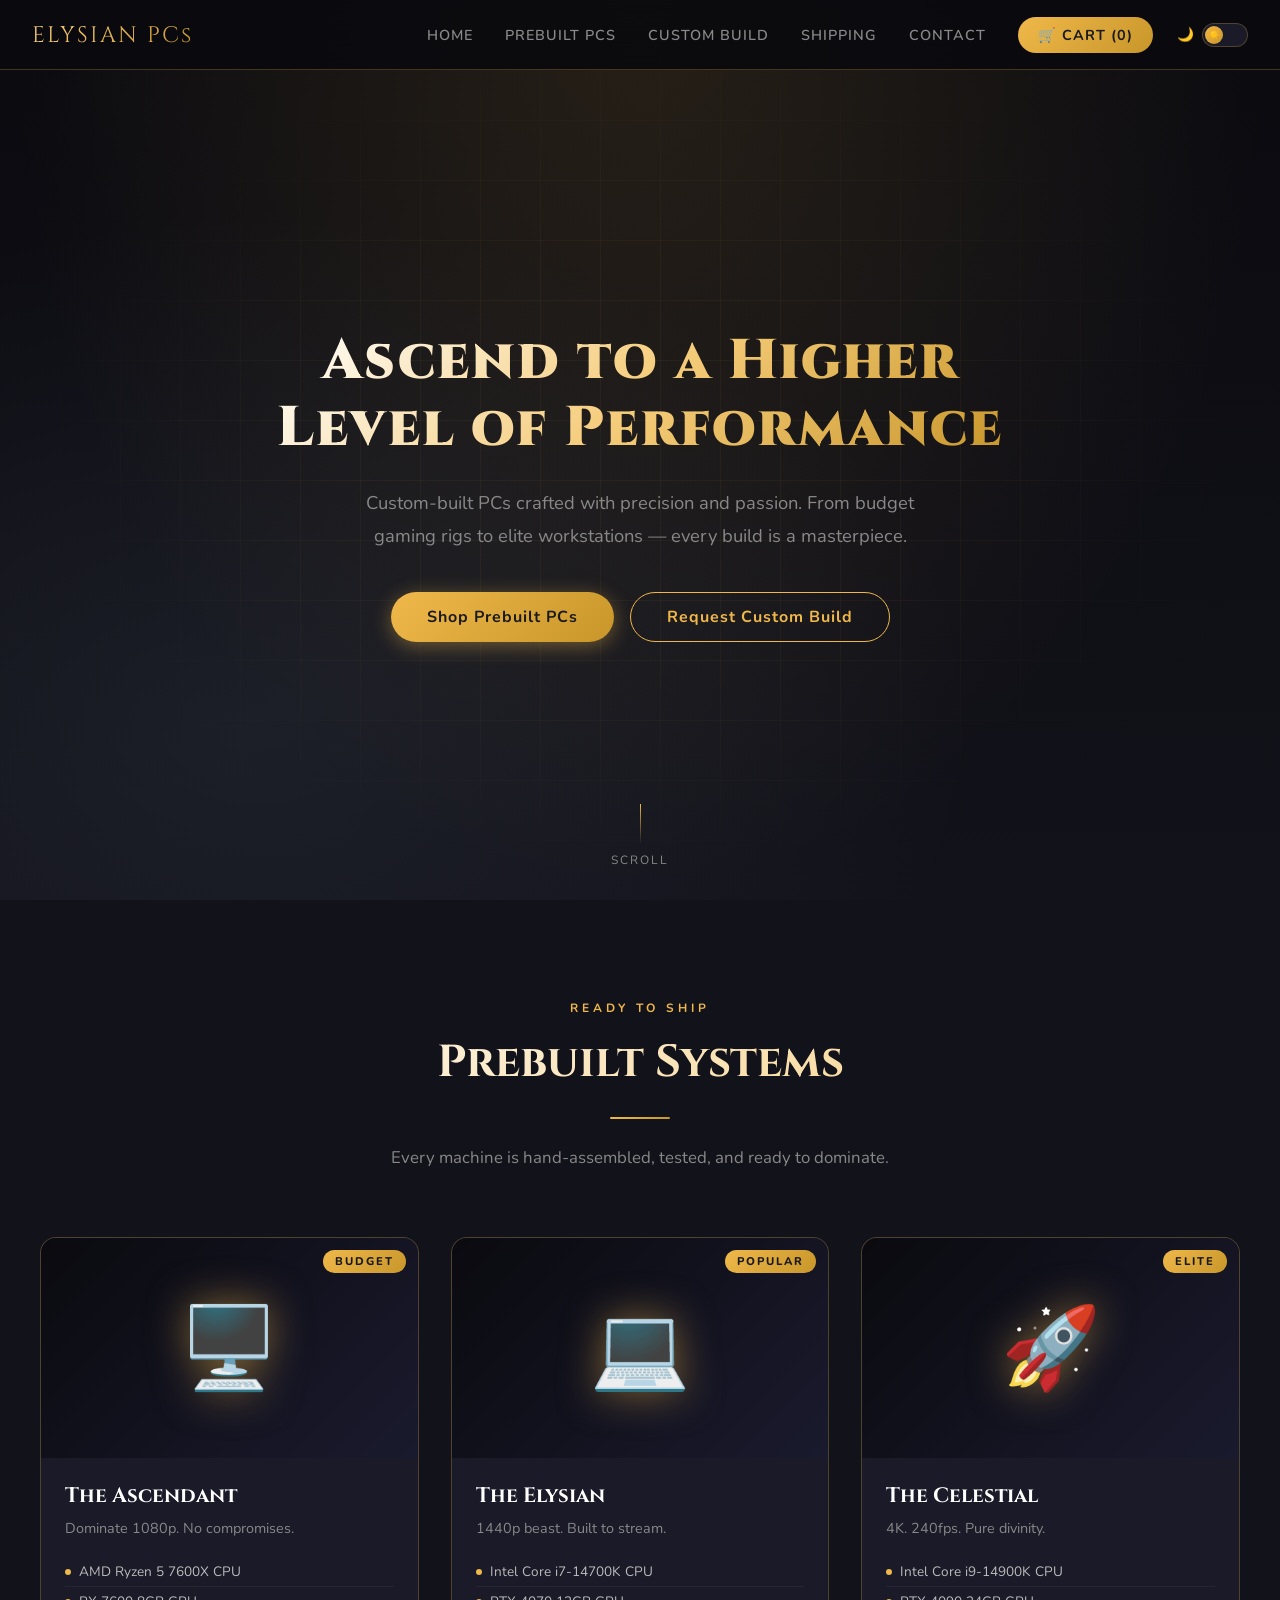
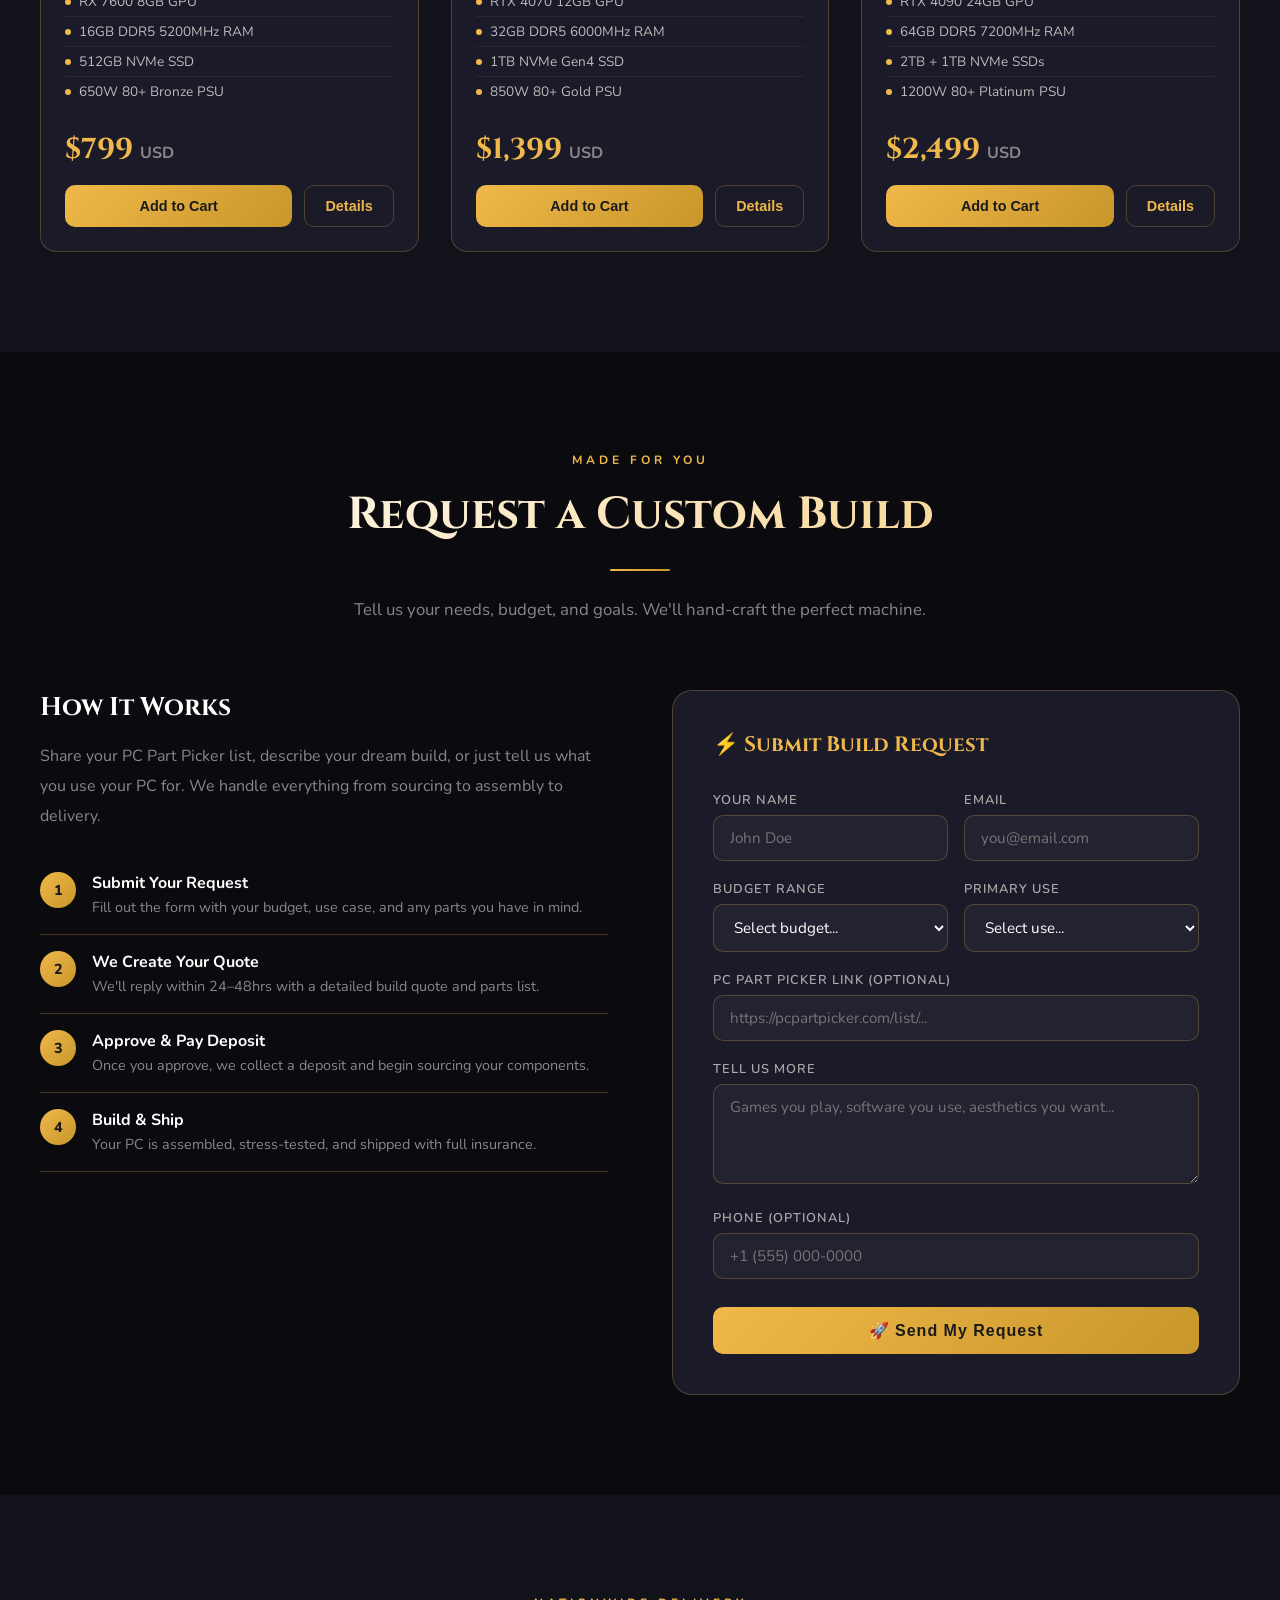
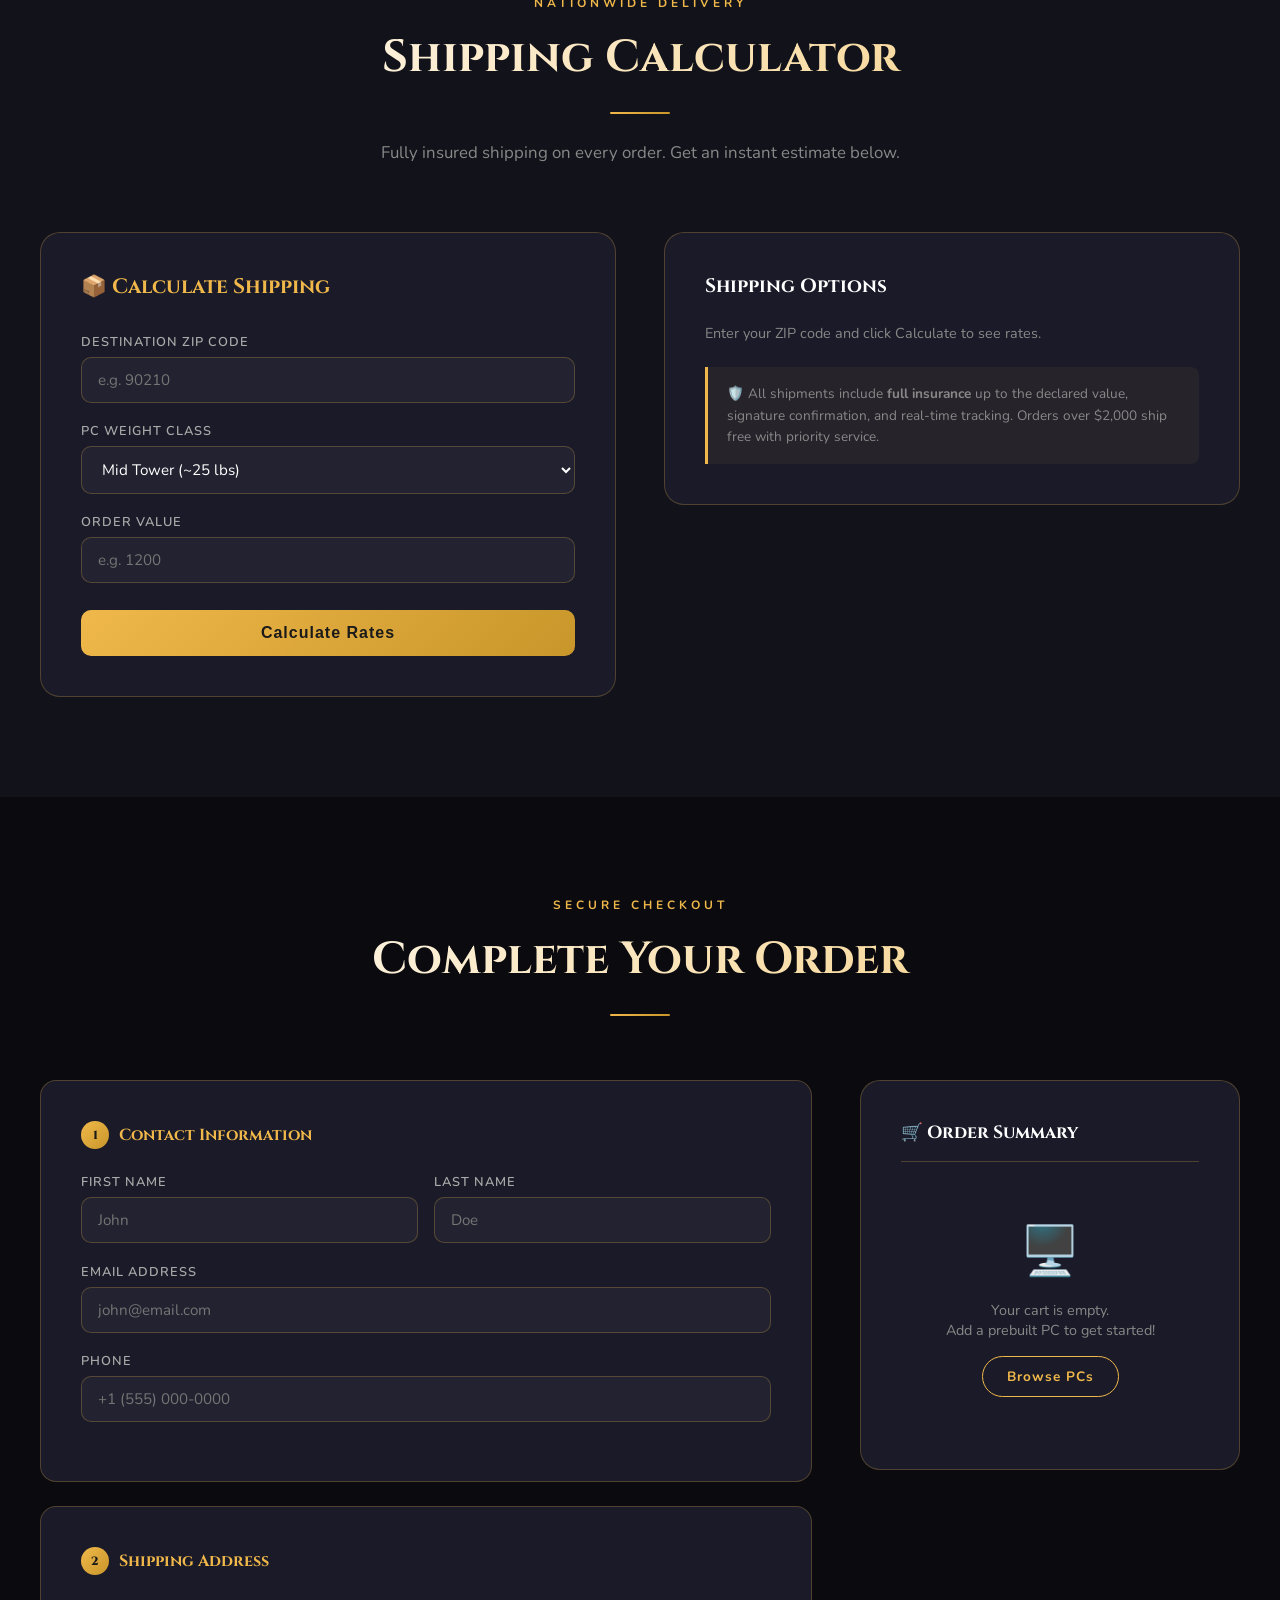
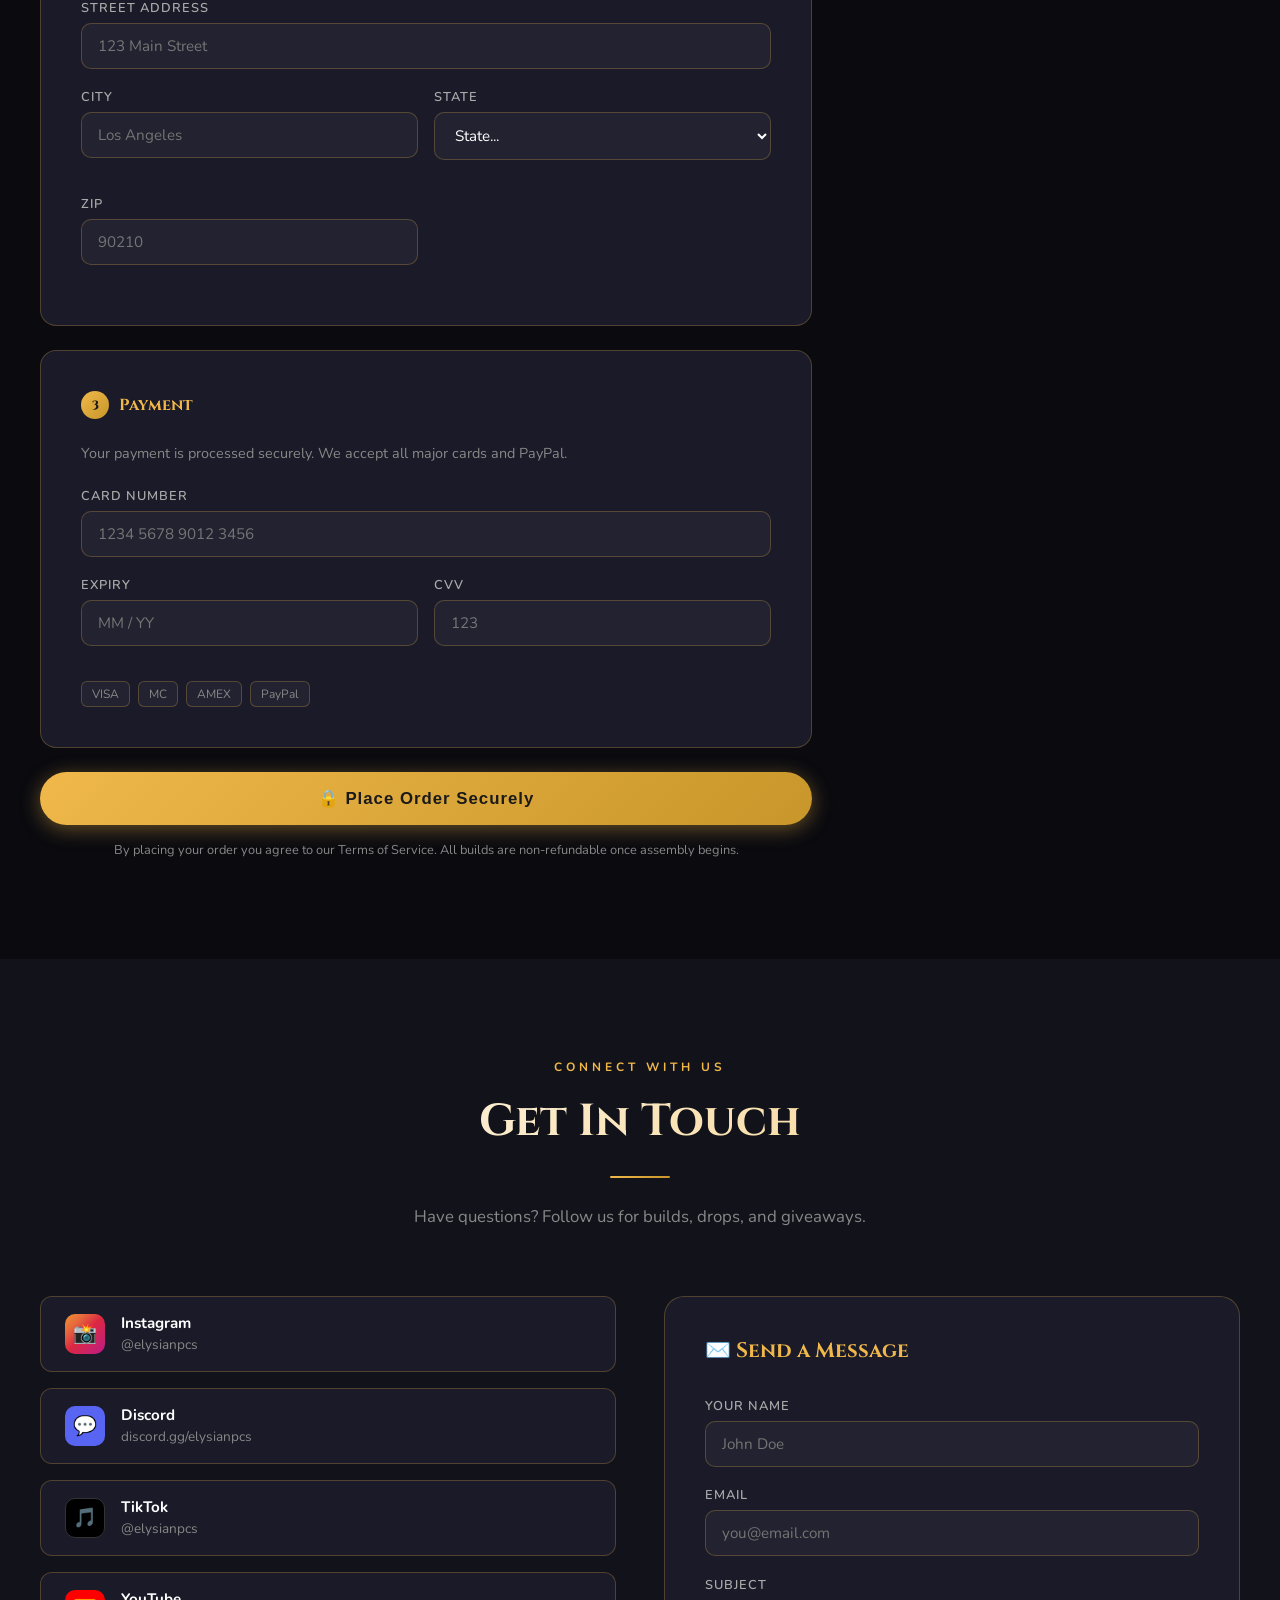
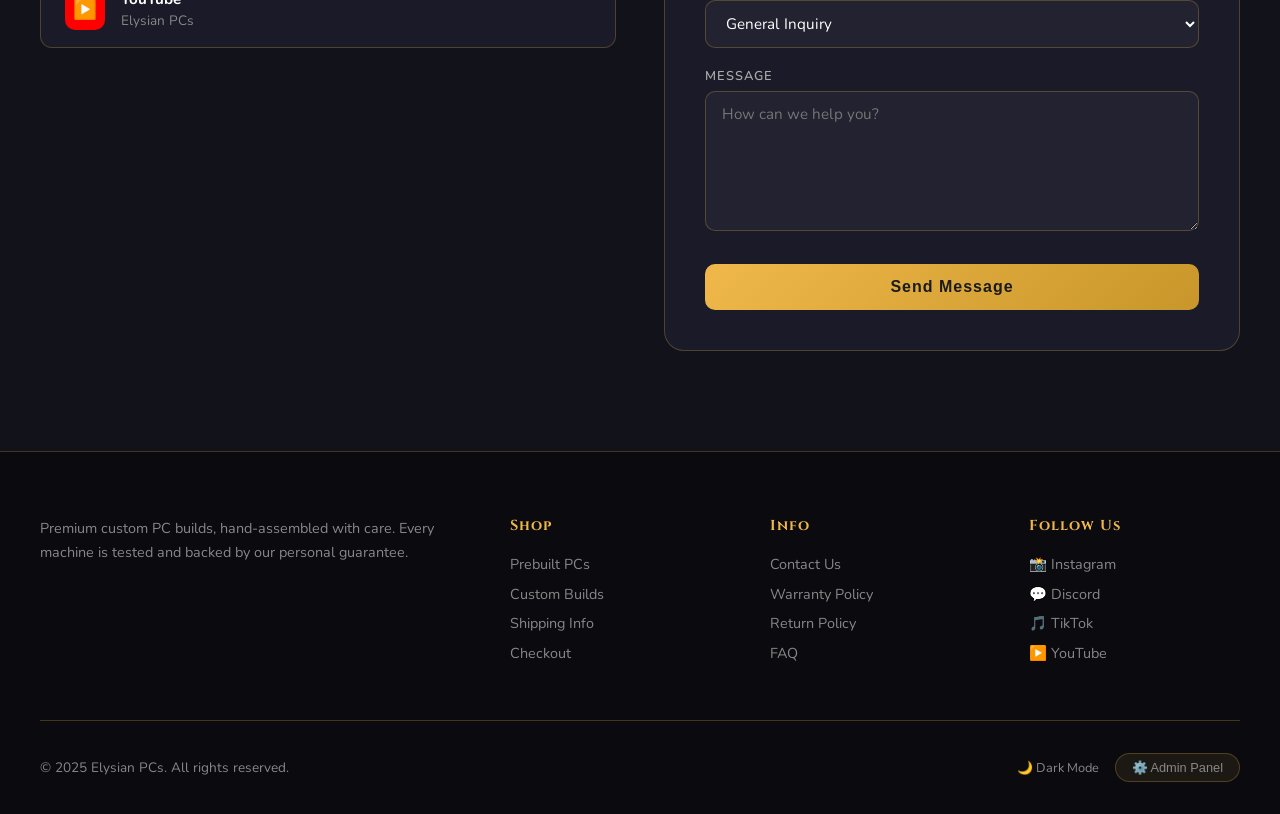
==== index.html @ e6964508 "Add files via upload" ====
<!DOCTYPE html>
<html lang="en" data-theme="dark">
<head>
<meta charset="UTF-8">
<meta name="viewport" content="width=device-width, initial-scale=1.0">
<title>Elysian PCs — Custom Built Computers</title>
<link href="https://fonts.googleapis.com/css2?family=Cinzel:wght@400;600;700;900&family=Nunito:wght@300;400;500;600;700&display=swap" rel="stylesheet">
<style>
  /* ─── THEME VARIABLES ─── */
  :root {
    --gold: #F0B84A;
    --gold-light: #F5CC7A;
    --gold-dark: #C8962A;
  }

  [data-theme="dark"] {
    --bg:      #0a0a0f;
    --bg2:     #12121a;
    --bg3:     #1a1a28;
    --bg4:     #222235;
    --white:   #ffffff;
    --text:    #ffffff;
    --text-muted: #888;
    --border:  rgba(240,184,74,0.25);
    --shadow-gold: 0 0 40px rgba(240,184,74,0.2);
    --nav-bg:  rgba(10,10,15,0.92);
    --nav-scrolled: rgba(10,10,15,0.98);
    --input-bg: rgba(255,255,255,0.04);
    --card-spec-text: #bbb;
    --form-label: #aaa;
    --modal-bg: #12121a;
    --footer-bg: #0a0a0f;
    --hero-grad1: rgba(240,184,74,0.12);
    --hero-grad2: rgba(168,200,232,0.08);
  }

  [data-theme="light"] {
    --bg:      #f5f3ee;
    --bg2:     #ede9e1;
    --bg3:     #ffffff;
    --bg4:     #f0ece4;
    --white:   #1a1a1a;
    --text:    #1a1a1a;
    --text-muted: #666;
    --border:  rgba(200,150,42,0.3);
    --shadow-gold: 0 0 40px rgba(240,184,74,0.25);
    --nav-bg:  rgba(245,243,238,0.94);
    --nav-scrolled: rgba(245,243,238,0.99);
    --input-bg: rgba(0,0,0,0.04);
    --card-spec-text: #444;
    --form-label: #555;
    --modal-bg: #ffffff;
    --footer-bg: #e8e4dc;
    --hero-grad1: rgba(240,184,74,0.08);
    --hero-grad2: rgba(168,200,232,0.06);
  }

  * { margin: 0; padding: 0; box-sizing: border-box; }
  html { scroll-behavior: smooth; }

  body {
    font-family: 'Nunito', sans-serif;
    background: var(--bg);
    color: var(--text);
    overflow-x: hidden;
    transition: background 0.35s, color 0.35s;
  }

  /* ─── PARTICLES ─── */
  #particles {
    position: fixed; top: 0; left: 0;
    width: 100%; height: 100%;
    pointer-events: none; z-index: 0; overflow: hidden;
  }
  .particle {
    position: absolute; width: 2px; height: 2px;
    background: var(--gold); border-radius: 50%; opacity: 0;
    animation: float-up var(--dur, 8s) var(--delay, 0s) infinite ease-in;
  }
  [data-theme="light"] .particle { opacity: 0.4; }
  @keyframes float-up {
    0% { transform: translateY(100vh) scale(0); opacity: 0; }
    10% { opacity: 0.6; } 90% { opacity: 0.2; }
    100% { transform: translateY(-100px) scale(1.5); opacity: 0; }
  }

  /* ─── THEME TOGGLE ─── */
  .theme-toggle {
    display: flex; align-items: center; gap: 8px;
    cursor: pointer; user-select: none;
  }
  .theme-toggle-track {
    width: 46px; height: 24px; border-radius: 12px;
    background: var(--bg3); border: 1.5px solid var(--border);
    position: relative; transition: background 0.3s;
    flex-shrink: 0;
  }
  [data-theme="light"] .theme-toggle-track { background: linear-gradient(135deg, #ffd700, #ffb347); }
  .theme-toggle-thumb {
    position: absolute; top: 2px; left: 2px;
    width: 18px; height: 18px; border-radius: 50%;
    background: linear-gradient(135deg, var(--gold), var(--gold-dark));
    transition: transform 0.3s; font-size: 11px;
    display: flex; align-items: center; justify-content: center;
  }
  [data-theme="light"] .theme-toggle-thumb { transform: translateX(22px); }
  .theme-icon { font-size: 0.85rem; }

  /* ─── NAV ─── */
  nav {
    position: fixed; top: 0; width: 100%; z-index: 1000;
    background: var(--nav-bg);
    backdrop-filter: blur(20px);
    border-bottom: 1px solid var(--border);
    padding: 0 2rem;
    display: flex; align-items: center; justify-content: space-between;
    height: 70px; transition: all 0.3s;
  }
  nav.scrolled { background: var(--nav-scrolled); box-shadow: var(--shadow-gold); }
  .nav-logo { display: flex; align-items: center; gap: 12px; text-decoration: none; }
  #nav-logo-img { height: 48px; width: auto; object-fit: contain; }
  .nav-logo-text {
    font-family: 'Cinzel', serif; font-size: 1.4rem;
    background: linear-gradient(135deg, var(--gold-light), var(--gold-dark));
    -webkit-background-clip: text; -webkit-text-fill-color: transparent;
    letter-spacing: 2px;
  }
  .nav-right { display: flex; align-items: center; gap: 1.5rem; }
  .nav-links { display: flex; gap: 2rem; list-style: none; align-items: center; }
  .nav-links a {
    color: var(--text-muted); text-decoration: none; font-size: 0.9rem;
    font-weight: 600; letter-spacing: 1px; text-transform: uppercase;
    transition: color 0.3s; position: relative;
  }
  .nav-links a::after {
    content: ''; position: absolute; bottom: -4px; left: 0;
    width: 0; height: 1px; background: var(--gold); transition: width 0.3s;
  }
  .nav-links a:hover { color: var(--gold); }
  .nav-links a:hover::after { width: 100%; }
  .nav-cart {
    background: linear-gradient(135deg, var(--gold), var(--gold-dark)) !important;
    color: #1a1a1a !important; padding: 8px 20px !important;
    border-radius: 30px; font-weight: 700 !important;
    -webkit-text-fill-color: #1a1a1a !important;
  }
  .nav-cart:hover { opacity: 0.9; }
  .nav-cart::after { display: none !important; }
  .hamburger { display: none; flex-direction: column; gap: 5px; cursor: pointer; }
  .hamburger span { width: 24px; height: 2px; background: var(--gold); transition: 0.3s; }

  /* ─── HERO ─── */
  #home {
    min-height: 100vh; display: flex; align-items: center;
    justify-content: center; position: relative; padding: 70px 2rem 0; text-align: center;
  }
  .hero-bg {
    position: absolute; inset: 0;
    background:
      radial-gradient(ellipse at 50% 0%, var(--hero-grad1) 0%, transparent 70%),
      radial-gradient(ellipse at 20% 80%, var(--hero-grad2) 0%, transparent 50%),
      linear-gradient(180deg, var(--bg) 0%, var(--bg2) 100%);
    transition: background 0.35s;
  }
  .hero-grid {
    position: absolute; inset: 0;
    background-image:
      linear-gradient(rgba(240,184,74,0.05) 1px, transparent 1px),
      linear-gradient(90deg, rgba(240,184,74,0.05) 1px, transparent 1px);
    background-size: 60px 60px;
    mask-image: radial-gradient(ellipse at center, black 30%, transparent 70%);
  }
  .hero-content { position: relative; z-index: 1; max-width: 900px; }
  #hero-logo-img {
    width: 280px; margin: 0 auto 2rem; display: block;
    filter: drop-shadow(0 0 30px rgba(240,184,74,0.5));
    animation: hero-float 4s ease-in-out infinite;
  }
  @keyframes hero-float { 0%,100%{transform:translateY(0)} 50%{transform:translateY(-12px)} }
  .hero-tagline {
    font-family: 'Cinzel', serif;
    font-size: clamp(2rem, 5vw, 3.5rem); font-weight: 900;
    background: linear-gradient(135deg, var(--text) 0%, var(--gold-light) 50%, var(--gold-dark) 100%);
    -webkit-background-clip: text; -webkit-text-fill-color: transparent;
    line-height: 1.2; margin-bottom: 1.5rem; letter-spacing: 2px;
  }
  .hero-sub {
    font-size: 1.15rem; color: var(--text-muted); max-width: 600px;
    margin: 0 auto 2.5rem; line-height: 1.8;
  }
  .hero-ctas { display: flex; gap: 1rem; justify-content: center; flex-wrap: wrap; }
  .btn-primary {
    background: linear-gradient(135deg, var(--gold), var(--gold-dark));
    color: #1a1a1a; padding: 14px 36px; border-radius: 50px; font-weight: 700;
    font-size: 1rem; text-decoration: none; border: none; cursor: pointer;
    transition: all 0.3s; box-shadow: 0 4px 20px rgba(240,184,74,0.4);
    letter-spacing: 1px; display: inline-block;
  }
  .btn-primary:hover { transform: translateY(-3px); box-shadow: 0 8px 30px rgba(240,184,74,0.6); }
  .btn-secondary {
    background: transparent; color: var(--gold); padding: 13px 36px;
    border-radius: 50px; font-weight: 700; font-size: 1rem; text-decoration: none;
    border: 1.5px solid var(--gold); cursor: pointer; transition: all 0.3s;
    letter-spacing: 1px; display: inline-block;
  }
  .btn-secondary:hover { background: rgba(240,184,74,0.1); transform: translateY(-3px); }
  .hero-scroll {
    position: absolute; bottom: 2rem; left: 50%; transform: translateX(-50%);
    display: flex; flex-direction: column; align-items: center; gap: 8px;
    color: var(--text-muted); font-size: 0.75rem; letter-spacing: 2px;
    animation: bounce 2s ease-in-out infinite;
  }
  .hero-scroll-line { width: 1px; height: 40px; background: linear-gradient(to bottom, var(--gold), transparent); }
  @keyframes bounce { 0%,100%{transform:translateX(-50%) translateY(0)} 50%{transform:translateX(-50%) translateY(-8px)} }

  /* ─── SECTIONS ─── */
  section { position: relative; z-index: 1; }
  .section-pad { padding: 100px 2rem; }
  .section-inner { max-width: 1200px; margin: 0 auto; }
  .section-header { text-align: center; margin-bottom: 4rem; }
  .section-label { font-size: 0.75rem; letter-spacing: 4px; text-transform: uppercase; color: var(--gold); font-weight: 700; margin-bottom: 1rem; display: block; }
  .section-title {
    font-family: 'Cinzel', serif; font-size: clamp(1.8rem, 4vw, 2.8rem); font-weight: 700;
    background: linear-gradient(135deg, var(--text), var(--gold-light));
    -webkit-background-clip: text; -webkit-text-fill-color: transparent; margin-bottom: 1rem;
  }
  .section-desc { color: var(--text-muted); font-size: 1.05rem; max-width: 600px; margin: 0 auto; line-height: 1.8; }
  .divider { width: 60px; height: 2px; background: linear-gradient(90deg, var(--gold), var(--gold-dark)); margin: 1.5rem auto; border-radius: 2px; }

  /* ─── PREBUILT PCs ─── */
  #prebuilt { background: var(--bg2); transition: background 0.35s; }
  .pc-grid { display: grid; grid-template-columns: repeat(auto-fit, minmax(320px, 1fr)); gap: 2rem; }
  .pc-card {
    background: var(--bg3); border: 1px solid var(--border);
    border-radius: 16px; overflow: hidden; transition: all 0.4s; position: relative; cursor: pointer;
  }
  .pc-card::before {
    content: ''; position: absolute; top: 0; left: 0; right: 0; height: 3px;
    background: linear-gradient(90deg, var(--gold), var(--gold-dark));
    transform: scaleX(0); transition: transform 0.4s;
  }
  .pc-card:hover { transform: translateY(-8px); box-shadow: var(--shadow-gold); border-color: var(--gold-dark); }
  .pc-card:hover::before { transform: scaleX(1); }
  .pc-img {
    width: 100%; height: 220px;
    background: linear-gradient(135deg, var(--bg), #1a1a2e);
    display: flex; align-items: center; justify-content: center;
    position: relative; overflow: hidden;
  }
  .pc-img img.pc-photo {
    width: 100%; height: 100%; object-fit: cover;
    position: absolute; top: 0; left: 0;
  }
  .pc-img-emoji {
    font-size: 5rem; position: relative; z-index: 1;
    filter: drop-shadow(0 0 20px rgba(240,184,74,0.5));
    animation: pulse-glow 3s ease-in-out infinite;
  }
  @keyframes pulse-glow {
    0%,100%{filter:drop-shadow(0 0 15px rgba(240,184,74,0.4))}
    50%{filter:drop-shadow(0 0 30px rgba(240,184,74,0.8))}
  }
  .pc-tier {
    position: absolute; top: 12px; right: 12px; z-index: 2;
    background: linear-gradient(135deg, var(--gold), var(--gold-dark));
    color: #1a1a1a; font-size: 0.7rem; font-weight: 800;
    padding: 4px 12px; border-radius: 20px; letter-spacing: 2px; text-transform: uppercase;
  }
  .pc-body { padding: 1.5rem; }
  .pc-name { font-family: 'Cinzel', serif; font-size: 1.3rem; font-weight: 700; color: var(--text); margin-bottom: 0.5rem; }
  .pc-tagline { color: var(--text-muted); font-size: 0.9rem; margin-bottom: 1.2rem; }
  .pc-specs { list-style: none; margin-bottom: 1.5rem; }
  .pc-specs li {
    display: flex; align-items: center; gap: 8px;
    color: var(--card-spec-text); font-size: 0.85rem;
    padding: 5px 0; border-bottom: 1px solid rgba(128,128,128,0.12);
  }
  .pc-specs li:last-child { border-bottom: none; }
  .spec-dot { width: 6px; height: 6px; border-radius: 50%; background: var(--gold); flex-shrink: 0; }
  .pc-price { font-family: 'Cinzel', serif; font-size: 1.8rem; font-weight: 700; color: var(--gold); margin-bottom: 1rem; }
  .pc-price span { font-size: 1rem; color: var(--text-muted); font-family: 'Nunito'; }
  .pc-actions { display: flex; gap: 0.75rem; }
  .btn-buy {
    flex: 1; background: linear-gradient(135deg, var(--gold), var(--gold-dark));
    color: #1a1a1a; padding: 12px; border-radius: 10px;
    font-weight: 700; font-size: 0.9rem; border: none; cursor: pointer; transition: all 0.3s;
  }
  .btn-buy:hover { transform: translateY(-2px); box-shadow: 0 6px 20px rgba(240,184,74,0.4); }
  .btn-details {
    padding: 12px 20px; background: transparent; border: 1px solid var(--border);
    border-radius: 10px; color: var(--gold); font-weight: 600; font-size: 0.9rem; cursor: pointer; transition: all 0.3s;
  }
  .btn-details:hover { border-color: var(--gold); background: rgba(240,184,74,0.08); }

  /* ─── BUILD REQUEST ─── */
  #build { background: var(--bg); transition: background 0.35s; }
  .build-wrap { display: grid; grid-template-columns: 1fr 1fr; gap: 4rem; align-items: start; }
  .build-info h3 { font-family: 'Cinzel', serif; font-size: 1.6rem; color: var(--text); margin-bottom: 1rem; }
  .build-info p { color: var(--text-muted); line-height: 1.9; margin-bottom: 1.5rem; }
  .build-steps { list-style: none; }
  .build-steps li { display: flex; gap: 1rem; align-items: flex-start; padding: 1rem 0; border-bottom: 1px solid var(--border); }
  .step-num {
    width: 36px; height: 36px; border-radius: 50%;
    background: linear-gradient(135deg, var(--gold), var(--gold-dark));
    color: #1a1a1a; font-weight: 800; font-size: 0.9rem;
    display: flex; align-items: center; justify-content: center; flex-shrink: 0;
  }
  .step-text strong { color: var(--text); display: block; margin-bottom: 2px; }
  .step-text span { color: var(--text-muted); font-size: 0.9rem; }
  .build-form, .shipping-form, .shipping-result, .contact-form-wrap, .checkout-step, .cart-summary {
    background: var(--bg3); border: 1px solid var(--border); border-radius: 20px; padding: 2.5rem;
    transition: background 0.35s;
  }
  .build-form h3, .shipping-form h3, .contact-form-wrap h3 { font-family: 'Cinzel', serif; font-size: 1.3rem; color: var(--gold); margin-bottom: 2rem; }
  .shipping-result h3 { font-family: 'Cinzel', serif; font-size: 1.2rem; color: var(--text); margin-bottom: 1.5rem; }
  .checkout-step { border-radius: 16px; margin-bottom: 1.5rem; }
  .checkout-step h3 { font-family: 'Cinzel', serif; font-size: 1rem; color: var(--gold); margin-bottom: 1.5rem; display: flex; align-items: center; gap: 10px; }

  /* ─── FORMS ─── */
  .form-group { margin-bottom: 1.2rem; }
  .form-group label { display: block; color: var(--form-label); font-size: 0.8rem; font-weight: 600; letter-spacing: 1px; text-transform: uppercase; margin-bottom: 6px; }
  .form-group input, .form-group select, .form-group textarea {
    width: 100%; background: var(--input-bg); border: 1px solid var(--border);
    border-radius: 10px; padding: 12px 16px; color: var(--text);
    font-family: 'Nunito', sans-serif; font-size: 0.95rem; transition: border-color 0.3s; outline: none;
  }
  .form-group input:focus, .form-group select:focus, .form-group textarea:focus { border-color: var(--gold); }
  .form-group textarea { resize: vertical; min-height: 100px; }
  .form-group select { cursor: pointer; }
  .form-group select option { background: var(--bg2); color: var(--text); }
  .form-row { display: grid; grid-template-columns: 1fr 1fr; gap: 1rem; }
  .form-submit {
    width: 100%; background: linear-gradient(135deg, var(--gold), var(--gold-dark));
    color: #1a1a1a; padding: 14px; border-radius: 10px; font-weight: 800; font-size: 1rem;
    border: none; cursor: pointer; transition: all 0.3s; letter-spacing: 1px; margin-top: 0.5rem;
  }
  .form-submit:hover { transform: translateY(-2px); box-shadow: 0 8px 25px rgba(240,184,74,0.5); }

  /* ─── SHIPPING ─── */
  #shipping { background: var(--bg2); transition: background 0.35s; }
  .shipping-wrap { display: grid; grid-template-columns: 1fr 1fr; gap: 3rem; align-items: start; }
  .rate-card {
    background: rgba(240,184,74,0.06); border: 1px solid var(--border);
    border-radius: 12px; padding: 1.2rem 1.5rem; margin-bottom: 1rem;
    display: flex; align-items: center; justify-content: space-between; transition: all 0.3s; cursor: pointer;
  }
  .rate-card:hover, .rate-card.selected { border-color: var(--gold); background: rgba(240,184,74,0.1); }
  .rate-card.selected .rate-radio { background: var(--gold); }
  .rate-left { display: flex; align-items: center; gap: 12px; }
  .rate-radio { width: 18px; height: 18px; border-radius: 50%; border: 2px solid var(--gold); transition: background 0.2s; }
  .rate-info strong { color: var(--text); display: block; }
  .rate-info span { color: var(--text-muted); font-size: 0.85rem; }
  .rate-price { color: var(--gold); font-weight: 700; font-size: 1.1rem; }
  .rate-free { color: #4ade80; }
  .shipping-note { margin-top: 1.5rem; padding: 1rem 1.2rem; background: rgba(240,184,74,0.05); border-left: 3px solid var(--gold); border-radius: 0 8px 8px 0; font-size: 0.85rem; color: var(--text-muted); line-height: 1.6; }

  /* ─── CHECKOUT ─── */
  #checkout { background: var(--bg); transition: background 0.35s; }
  .checkout-wrap { display: grid; grid-template-columns: 1fr 380px; gap: 3rem; align-items: start; }
  .cart-summary { position: sticky; top: 90px; }
  .cart-summary h3 { font-family: 'Cinzel', serif; font-size: 1.1rem; color: var(--text); margin-bottom: 1.5rem; padding-bottom: 1rem; border-bottom: 1px solid var(--border); }
  .cart-item { display: flex; align-items: center; gap: 12px; padding: 1rem 0; border-bottom: 1px solid var(--border); }
  .cart-item-icon { font-size: 2rem; width: 50px; height: 50px; flex-shrink:0; display:flex; align-items:center; justify-content:center; }
  .cart-item-icon img { width:50px; height:50px; object-fit:cover; border-radius:8px; }
  .cart-item-info { flex: 1; }
  .cart-item-info strong { color: var(--text); display: block; font-size: 0.9rem; }
  .cart-item-info span { color: var(--text-muted); font-size: 0.8rem; }
  .cart-item-price { color: var(--gold); font-weight: 700; }
  .cart-remove { background: none; border: none; color: var(--text-muted); cursor: pointer; font-size: 1.1rem; transition: color 0.2s; }
  .cart-remove:hover { color: #ef4444; }
  .cart-totals { margin-top: 1.5rem; }
  .cart-row { display: flex; justify-content: space-between; padding: 6px 0; font-size: 0.9rem; }
  .cart-row span:first-child { color: var(--text-muted); }
  .cart-row span:last-child { color: var(--text); }
  .cart-total-row { display: flex; justify-content: space-between; padding: 1rem 0 0; margin-top: 0.5rem; border-top: 1px solid var(--border); font-weight: 700; }
  .cart-total-row span:first-child { color: var(--text); font-size: 1rem; }
  .cart-total-row span:last-child { color: var(--gold); font-size: 1.3rem; font-family: 'Cinzel'; }
  .empty-cart { text-align: center; padding: 2rem 0; }
  .empty-cart-icon { font-size: 3rem; margin-bottom: 1rem; }
  .step-badge { width: 28px; height: 28px; border-radius: 50%; background: linear-gradient(135deg, var(--gold), var(--gold-dark)); color: #1a1a1a; font-size: 0.75rem; font-weight: 800; display: flex; align-items: center; justify-content: center; }
  .card-icons { display: flex; gap: 8px; margin-top: 1rem; }
  .card-icon { background: var(--input-bg); border: 1px solid var(--border); border-radius: 6px; padding: 4px 10px; font-size: 0.75rem; color: var(--text-muted); }

  /* ─── CONTACT ─── */
  #contact { background: var(--bg2); transition: background 0.35s; }
  .contact-grid { display: grid; grid-template-columns: 1fr 1fr; gap: 3rem; }
  .social-links { display: flex; flex-direction: column; gap: 1rem; margin-bottom: 2rem; }
  .social-link {
    display: flex; align-items: center; gap: 1rem; padding: 1rem 1.5rem;
    background: var(--bg3); border: 1px solid var(--border); border-radius: 12px;
    text-decoration: none; color: var(--text); transition: all 0.3s;
  }
  .social-link:hover { border-color: var(--gold); background: rgba(240,184,74,0.06); transform: translateX(6px); }
  .social-icon { width: 40px; height: 40px; border-radius: 10px; display: flex; align-items: center; justify-content: center; font-size: 1.2rem; flex-shrink: 0; }
  .si-instagram { background: linear-gradient(135deg, #f09433, #e6683c, #dc2743, #cc2366, #bc1888); }
  .si-discord { background: #5865F2; }
  .si-tiktok { background: #000; border: 1px solid #333; }
  .si-youtube { background: #FF0000; }
  .si-twitter { background: #1DA1F2; }
  .si-facebook { background: #1877F2; }
  .si-twitch { background: #9146FF; }
  .si-custom { background: linear-gradient(135deg, var(--gold-dark), var(--gold)); }
  .social-info strong { display: block; font-size: 0.95rem; }
  .social-info span { color: var(--text-muted); font-size: 0.85rem; }

  /* ─── FOOTER ─── */
  footer { background: var(--footer-bg); border-top: 1px solid var(--border); padding: 4rem 2rem 2rem; position: relative; z-index: 1; transition: background 0.35s; }
  .footer-inner { max-width: 1200px; margin: 0 auto; display: grid; grid-template-columns: 2fr 1fr 1fr 1fr; gap: 3rem; }
  .footer-brand img { height: 60px; margin-bottom: 1rem; }
  .footer-brand p { color: var(--text-muted); font-size: 0.9rem; line-height: 1.7; }
  .footer-col h4 { font-family: 'Cinzel', serif; font-size: 0.9rem; color: var(--gold); margin-bottom: 1.2rem; letter-spacing: 1px; }
  .footer-col a { display: block; color: var(--text-muted); text-decoration: none; font-size: 0.9rem; margin-bottom: 0.6rem; transition: color 0.2s; }
  .footer-col a:hover { color: var(--gold); }
  .footer-bottom { max-width: 1200px; margin: 3rem auto 0; padding-top: 2rem; border-top: 1px solid var(--border); display: flex; justify-content: space-between; align-items: center; flex-wrap: wrap; gap: 1rem; }
  .footer-bottom p { color: var(--text-muted); font-size: 0.85rem; }
  .admin-trigger { background: rgba(240,184,74,0.08); border: 1px solid var(--border); color: var(--text-muted); padding: 6px 16px; border-radius: 20px; font-size: 0.8rem; cursor: pointer; transition: all 0.3s; }
  .admin-trigger:hover { border-color: var(--gold); color: var(--gold); }

  /* ─── MODALS ─── */
  .modal-overlay {
    position: fixed; inset: 0; z-index: 5000;
    background: rgba(0,0,0,0.85); display: none; align-items: center;
    justify-content: center; backdrop-filter: blur(8px); padding: 1rem;
  }
  .modal-overlay.open { display: flex; }
  .modal { background: var(--modal-bg); border: 1px solid var(--border); border-radius: 20px; padding: 2.5rem; width: 100%; max-width: 550px; position: relative; }
  .modal-close { position: absolute; top: 1.2rem; right: 1.2rem; background: none; border: none; color: var(--text-muted); font-size: 1.3rem; cursor: pointer; }
  .modal h3 { font-family: 'Cinzel', serif; font-size: 1.3rem; color: var(--gold); margin-bottom: 0.5rem; }
  .modal-specs { list-style: none; margin: 1.5rem 0; }
  .modal-specs li { display: flex; justify-content: space-between; padding: 8px 0; border-bottom: 1px solid var(--border); font-size: 0.9rem; }
  .modal-specs li span:first-child { color: var(--text-muted); }
  .modal-specs li span:last-child { color: var(--text); font-weight: 600; }

  /* ─── ADMIN PANEL ─── */
  #admin {
    position: fixed; inset: 0; z-index: 9999;
    background: rgba(0,0,0,0.92); display: none;
    align-items: center; justify-content: center; backdrop-filter: blur(12px);
  }
  #admin.open { display: flex; }
  .admin-panel {
    background: var(--bg2); border: 1px solid var(--gold); border-radius: 20px;
    width: 95%; max-width: 900px; max-height: 90vh; overflow-y: auto;
    padding: 2.5rem; position: relative;
  }
  .admin-close { position: absolute; top: 1.5rem; right: 1.5rem; background: none; border: none; color: var(--text-muted); font-size: 1.5rem; cursor: pointer; transition: color 0.2s; }
  .admin-close:hover { color: var(--text); }
  .admin-panel > h2 { font-family: 'Cinzel', serif; font-size: 1.5rem; color: var(--gold); margin-bottom: 2rem; display: flex; align-items: center; gap: 10px; }
  .admin-tabs { display: flex; gap: 0.6rem; margin-bottom: 2rem; border-bottom: 1px solid var(--border); padding-bottom: 1rem; flex-wrap: wrap; }
  .admin-tab { padding: 8px 16px; background: none; border: 1px solid var(--border); border-radius: 8px; color: var(--text-muted); font-size: 0.82rem; font-weight: 600; cursor: pointer; transition: all 0.2s; font-family: 'Nunito', sans-serif; }
  .admin-tab.active { background: rgba(240,184,74,0.15); border-color: var(--gold); color: var(--gold); }
  .admin-content { display: none; }
  .admin-content.active { display: block; }

  /* Admin shared components */
  .admin-label { display: block; color: var(--form-label); font-size: 0.75rem; font-weight: 700; letter-spacing: 1px; text-transform: uppercase; margin-bottom: 6px; margin-top: 10px; }
  .admin-input {
    width: 100%; background: var(--input-bg); border: 1px solid var(--border);
    border-radius: 8px; padding: 10px 14px; color: var(--text);
    font-family: 'Nunito', sans-serif; font-size: 0.9rem; margin-bottom: 8px; outline: none;
  }
  .admin-input:focus { border-color: var(--gold); }
  .admin-save { background: linear-gradient(135deg, var(--gold), var(--gold-dark)); color: #1a1a1a; padding: 10px 24px; border-radius: 8px; border: none; cursor: pointer; font-weight: 700; font-size: 0.9rem; margin-top: 0.5rem; transition: all 0.2s; }
  .admin-save:hover { transform: translateY(-1px); box-shadow: 0 4px 15px rgba(240,184,74,0.4); }
  .admin-add { background: rgba(240,184,74,0.1); border: 1px dashed var(--gold); color: var(--gold); padding: 12px; border-radius: 10px; cursor: pointer; width: 100%; font-weight: 600; font-size: 0.9rem; margin-top: 1rem; transition: background 0.2s; font-family: 'Nunito', sans-serif; }
  .admin-add:hover { background: rgba(240,184,74,0.18); }
  .admin-del { background: rgba(239,68,68,0.1); border: 1px solid rgba(239,68,68,0.3); color: #ef4444; padding: 4px 12px; border-radius: 6px; cursor: pointer; font-size: 0.8rem; font-family: 'Nunito', sans-serif; }
  .admin-pc-item { background: var(--bg3); border: 1px solid var(--border); border-radius: 14px; padding: 1.5rem; margin-bottom: 1.2rem; transition: background 0.35s; }
  .admin-pc-header { display: flex; justify-content: space-between; align-items: center; margin-bottom: 1rem; }
  .admin-pc-header strong { color: var(--text); font-size: 1rem; }

  /* Image upload widget */
  .img-upload-wrap { margin-bottom: 10px; }
  .img-preview {
    width: 100%; height: 130px; border-radius: 10px; margin-bottom: 8px;
    border: 2px dashed var(--border); display: flex; align-items: center; justify-content: center;
    overflow: hidden; background: var(--bg); cursor: pointer; transition: border-color 0.3s; position: relative;
  }
  .img-preview:hover { border-color: var(--gold); }
  .img-preview img { width: 100%; height: 100%; object-fit: cover; position: absolute; top: 0; left: 0; }
  .img-preview-placeholder { color: var(--text-muted); font-size: 0.85rem; text-align: center; padding: 1rem; z-index: 1; }
  .img-preview-placeholder span { font-size: 2rem; display: block; margin-bottom: 6px; }
  .img-file-input { display: none; }
  .img-btn-row { display: flex; gap: 8px; }
  .img-upload-btn { flex: 1; padding: 8px 14px; background: rgba(240,184,74,0.12); border: 1px solid var(--gold); border-radius: 8px; color: var(--gold); font-size: 0.8rem; font-weight: 600; cursor: pointer; font-family: 'Nunito', sans-serif; transition: background 0.2s; }
  .img-upload-btn:hover { background: rgba(240,184,74,0.2); }
  .img-clear-btn { padding: 8px 14px; background: rgba(239,68,68,0.08); border: 1px solid rgba(239,68,68,0.3); border-radius: 8px; color: #ef4444; font-size: 0.8rem; font-weight: 600; cursor: pointer; font-family: 'Nunito', sans-serif; }
  .img-url-btn { flex: 1; padding: 8px 14px; background: rgba(168,200,232,0.1); border: 1px solid rgba(168,200,232,0.3); border-radius: 8px; color: var(--blue-soft, #a8c8e8); font-size: 0.8rem; font-weight: 600; cursor: pointer; font-family: 'Nunito', sans-serif; }

  /* Admin socials */
  .social-admin-item { background: var(--bg3); border: 1px solid var(--border); border-radius: 12px; padding: 1.2rem 1.5rem; margin-bottom: 1rem; display: grid; grid-template-columns: 1fr 1fr; gap: 0.75rem; align-items: start; }
  .social-admin-item .social-admin-header { grid-column: 1/-1; display: flex; align-items: center; justify-content: space-between; margin-bottom: 0.25rem; }
  .social-admin-item .social-admin-header strong { color: var(--text); display: flex; align-items: center; gap: 8px; }

  /* Admin settings rows */
  .settings-section { background: var(--bg3); border: 1px solid var(--border); border-radius: 12px; padding: 1.5rem; margin-bottom: 1.2rem; }
  .settings-section h4 { font-family: 'Cinzel', serif; font-size: 0.9rem; color: var(--gold); margin-bottom: 1.2rem; letter-spacing: 1px; }

  /* ─── TOAST ─── */
  #toast { position: fixed; bottom: 2rem; right: 2rem; z-index: 9998; display: flex; flex-direction: column; gap: 0.5rem; }
  .toast-msg { background: var(--bg3); border: 1px solid var(--gold); border-radius: 12px; padding: 1rem 1.5rem; color: var(--text); font-size: 0.9rem; box-shadow: var(--shadow-gold); animation: slide-in 0.3s ease, fade-out 0.3s ease 2.7s forwards; display: flex; align-items: center; gap: 10px; }
  @keyframes slide-in { from{transform:translateX(100%);opacity:0} to{transform:translateX(0);opacity:1} }
  @keyframes fade-out { to{opacity:0;transform:translateX(100%)} }

  /* ─── RESPONSIVE ─── */
  @media (max-width: 900px) {
    .build-wrap, .shipping-wrap, .checkout-wrap, .contact-grid { grid-template-columns: 1fr; }
    .footer-inner { grid-template-columns: 1fr 1fr; }
    .cart-summary { position: static; }
  }
  @media (max-width: 650px) {
    .nav-links { display: none; }
    .nav-links.open { display: flex; flex-direction: column; position: absolute; top: 70px; left: 0; right: 0; background: var(--bg); padding: 1.5rem; border-bottom: 1px solid var(--border); z-index: 999; }
    .hamburger { display: flex; }
    .footer-inner { grid-template-columns: 1fr; }
    .form-row { grid-template-columns: 1fr; }
    .social-admin-item { grid-template-columns: 1fr; }
    .admin-tabs { gap: 0.4rem; }
    .admin-tab { padding: 6px 12px; font-size: 0.78rem; }
  }
</style>
</head>
<body>

<div id="particles"></div>

<!-- NAV -->
<nav id="navbar">
  <a href="#home" class="nav-logo" id="nav-logo-link">
    <img id="nav-logo-img" src="logo.png" alt="Elysian PCs" onerror="this.style.display='none'">
    <span class="nav-logo-text" id="nav-logo-text" style="display:none">ELYSIAN PCs</span>
  </a>
  <div class="nav-right">
    <ul class="nav-links" id="nav-links">
      <li><a href="#home">Home</a></li>
      <li><a href="#prebuilt">Prebuilt PCs</a></li>
      <li><a href="#build">Custom Build</a></li>
      <li><a href="#shipping">Shipping</a></li>
      <li><a href="#contact">Contact</a></li>
      <li><a href="#checkout" class="nav-cart">🛒 Cart (<span id="cart-count">0</span>)</a></li>
    </ul>
    <!-- THEME TOGGLE -->
    <div class="theme-toggle" onclick="toggleTheme()" title="Toggle light/dark mode">
      <span class="theme-icon" id="theme-icon-moon">🌙</span>
      <div class="theme-toggle-track">
        <div class="theme-toggle-thumb">☀️</div>
      </div>
      <span class="theme-icon" id="theme-icon-sun" style="display:none">☀️</span>
    </div>
    <div class="hamburger" onclick="toggleMobile()">
      <span></span><span></span><span></span>
    </div>
  </div>
</nav>

<!-- HERO -->
<section id="home">
  <div class="hero-bg"></div>
  <div class="hero-grid"></div>
  <div class="hero-content">
    <img id="hero-logo-img" src="logo.png" alt="Elysian PCs" onerror="this.style.display='none'">
    <h1 class="hero-tagline">Ascend to a Higher<br>Level of Performance</h1>
    <p class="hero-sub" id="hero-sub">Custom-built PCs crafted with precision and passion. From budget gaming rigs to elite workstations — every build is a masterpiece.</p>
    <div class="hero-ctas">
      <a href="#prebuilt" class="btn-primary">Shop Prebuilt PCs</a>
      <a href="#build" class="btn-secondary">Request Custom Build</a>
    </div>
  </div>
  <div class="hero-scroll"><div class="hero-scroll-line"></div><span>SCROLL</span></div>
</section>

<!-- PREBUILT -->
<section id="prebuilt" class="section-pad">
  <div class="section-inner">
    <div class="section-header">
      <span class="section-label">Ready to Ship</span>
      <h2 class="section-title">Prebuilt Systems</h2>
      <div class="divider"></div>
      <p class="section-desc">Every machine is hand-assembled, tested, and ready to dominate.</p>
    </div>
    <div class="pc-grid" id="pc-grid"></div>
  </div>
</section>

<!-- BUILD REQUEST -->
<section id="build" class="section-pad">
  <div class="section-inner">
    <div class="section-header">
      <span class="section-label">Made For You</span>
      <h2 class="section-title">Request a Custom Build</h2>
      <div class="divider"></div>
      <p class="section-desc">Tell us your needs, budget, and goals. We'll hand-craft the perfect machine.</p>
    </div>
    <div class="build-wrap">
      <div class="build-info">
        <h3>How It Works</h3>
        <p>Share your PC Part Picker list, describe your dream build, or just tell us what you use your PC for. We handle everything from sourcing to assembly to delivery.</p>
        <ul class="build-steps">
          <li><div class="step-num">1</div><div class="step-text"><strong>Submit Your Request</strong><span>Fill out the form with your budget, use case, and any parts you have in mind.</span></div></li>
          <li><div class="step-num">2</div><div class="step-text"><strong>We Create Your Quote</strong><span>We'll reply within 24–48hrs with a detailed build quote and parts list.</span></div></li>
          <li><div class="step-num">3</div><div class="step-text"><strong>Approve & Pay Deposit</strong><span>Once you approve, we collect a deposit and begin sourcing your components.</span></div></li>
          <li><div class="step-num">4</div><div class="step-text"><strong>Build & Ship</strong><span>Your PC is assembled, stress-tested, and shipped with full insurance.</span></div></li>
        </ul>
      </div>
      <div class="build-form">
        <h3>⚡ Submit Build Request</h3>
        <div class="form-row">
          <div class="form-group"><label>Your Name</label><input type="text" id="build-name" placeholder="John Doe"></div>
          <div class="form-group"><label>Email</label><input type="email" id="build-email" placeholder="you@email.com"></div>
        </div>
        <div class="form-row">
          <div class="form-group"><label>Budget Range</label>
            <select id="build-budget"><option value="">Select budget...</option><option>Under $800</option><option>$800 – $1,200</option><option>$1,200 – $1,800</option><option>$1,800 – $2,500</option><option>$2,500 – $3,500</option><option>$3,500+</option></select>
          </div>
          <div class="form-group"><label>Primary Use</label>
            <select id="build-use"><option value="">Select use...</option><option>Gaming (1080p)</option><option>Gaming (1440p)</option><option>Gaming (4K)</option><option>Video Editing</option><option>3D Rendering</option><option>Streaming + Gaming</option><option>Workstation / Office</option><option>AI / Machine Learning</option></select>
          </div>
        </div>
        <div class="form-group"><label>PC Part Picker Link (optional)</label><input type="url" id="build-pcpp" placeholder="https://pcpartpicker.com/list/..."></div>
        <div class="form-group"><label>Tell Us More</label><textarea id="build-desc" placeholder="Games you play, software you use, aesthetics you want..."></textarea></div>
        <div class="form-group"><label>Phone (optional)</label><input type="tel" id="build-phone" placeholder="+1 (555) 000-0000"></div>
        <button class="form-submit" onclick="submitBuildRequest()">🚀 Send My Request</button>
      </div>
    </div>
  </div>
</section>

<!-- SHIPPING -->
<section id="shipping" class="section-pad">
  <div class="section-inner">
    <div class="section-header">
      <span class="section-label">Nationwide Delivery</span>
      <h2 class="section-title">Shipping Calculator</h2>
      <div class="divider"></div>
      <p class="section-desc">Fully insured shipping on every order. Get an instant estimate below.</p>
    </div>
    <div class="shipping-wrap">
      <div class="shipping-form">
        <h3>📦 Calculate Shipping</h3>
        <div class="form-group"><label>Destination ZIP Code</label><input type="text" id="ship-zip" placeholder="e.g. 90210" maxlength="5"></div>
        <div class="form-group"><label>PC Weight Class</label>
          <select id="ship-weight"><option value="light">Compact / Mini-ITX (~15 lbs)</option><option value="mid" selected>Mid Tower (~25 lbs)</option><option value="full">Full Tower / Heavy (~40 lbs)</option></select>
        </div>
        <div class="form-group"><label>Order Value</label><input type="number" id="ship-value" placeholder="e.g. 1200" min="0"></div>
        <button class="form-submit" onclick="calcShipping()">Calculate Rates</button>
      </div>
      <div class="shipping-result">
        <h3>Shipping Options</h3>
        <div id="rate-results"><p style="color:var(--text-muted);font-size:0.9rem;">Enter your ZIP code and click Calculate to see rates.</p></div>
        <div class="shipping-note">🛡️ All shipments include <strong>full insurance</strong> up to the declared value, signature confirmation, and real-time tracking. Orders over $2,000 ship free with priority service.</div>
      </div>
    </div>
  </div>
</section>

<!-- CHECKOUT -->
<section id="checkout" class="section-pad">
  <div class="section-inner">
    <div class="section-header">
      <span class="section-label">Secure Checkout</span>
      <h2 class="section-title">Complete Your Order</h2>
      <div class="divider"></div>
    </div>
    <div class="checkout-wrap">
      <div class="checkout-form-section">
        <div class="checkout-step">
          <h3><span class="step-badge">1</span> Contact Information</h3>
          <div class="form-row">
            <div class="form-group"><label>First Name</label><input type="text" id="co-fname" placeholder="John"></div>
            <div class="form-group"><label>Last Name</label><input type="text" id="co-lname" placeholder="Doe"></div>
          </div>
          <div class="form-group"><label>Email Address</label><input type="email" id="co-email" placeholder="john@email.com"></div>
          <div class="form-group"><label>Phone</label><input type="tel" id="co-phone" placeholder="+1 (555) 000-0000"></div>
        </div>
        <div class="checkout-step">
          <h3><span class="step-badge">2</span> Shipping Address</h3>
          <div class="form-group"><label>Street Address</label><input type="text" id="co-addr" placeholder="123 Main Street"></div>
          <div class="form-row">
            <div class="form-group"><label>City</label><input type="text" id="co-city" placeholder="Los Angeles"></div>
            <div class="form-group"><label>State</label>
              <select id="co-state"><option value="">State...</option><option>AL</option><option>AK</option><option>AZ</option><option>AR</option><option>CA</option><option>CO</option><option>CT</option><option>DE</option><option>FL</option><option>GA</option><option>HI</option><option>ID</option><option>IL</option><option>IN</option><option>IA</option><option>KS</option><option>KY</option><option>LA</option><option>ME</option><option>MD</option><option>MA</option><option>MI</option><option>MN</option><option>MS</option><option>MO</option><option>MT</option><option>NE</option><option>NV</option><option>NH</option><option>NJ</option><option>NM</option><option>NY</option><option>NC</option><option>ND</option><option>OH</option><option>OK</option><option>OR</option><option>PA</option><option>RI</option><option>SC</option><option>SD</option><option>TN</option><option>TX</option><option>UT</option><option>VT</option><option>VA</option><option>WA</option><option>WV</option><option>WI</option><option>WY</option></select>
            </div>
            <div class="form-group"><label>ZIP</label><input type="text" id="co-zip" placeholder="90210"></div>
          </div>
        </div>
        <div class="checkout-step">
          <h3><span class="step-badge">3</span> Payment</h3>
          <p style="color:var(--text-muted);font-size:0.9rem;margin-bottom:1.5rem;">Your payment is processed securely. We accept all major cards and PayPal.</p>
          <div class="form-group"><label>Card Number</label><input type="text" id="co-card" placeholder="1234 5678 9012 3456" maxlength="19" oninput="formatCard(this)"></div>
          <div class="form-row">
            <div class="form-group"><label>Expiry</label><input type="text" id="co-exp" placeholder="MM / YY" maxlength="7" oninput="formatExp(this)"></div>
            <div class="form-group"><label>CVV</label><input type="text" id="co-cvv" placeholder="123" maxlength="4"></div>
          </div>
          <div class="card-icons"><span class="card-icon">VISA</span><span class="card-icon">MC</span><span class="card-icon">AMEX</span><span class="card-icon">PayPal</span></div>
        </div>
        <button class="btn-primary" style="width:100%;padding:16px;font-size:1.05rem;border:none;cursor:pointer" onclick="placeOrder()">🔒 Place Order Securely</button>
        <p style="text-align:center;color:var(--text-muted);font-size:0.8rem;margin-top:1rem;">By placing your order you agree to our Terms of Service. All builds are non-refundable once assembly begins.</p>
      </div>
      <div class="cart-summary">
        <h3>🛒 Order Summary</h3>
        <div id="cart-items-display">
          <div class="empty-cart">
            <div class="empty-cart-icon">🖥️</div>
            <p style="color:var(--text-muted);font-size:0.9rem">Your cart is empty.<br>Add a prebuilt PC to get started!</p>
            <a href="#prebuilt" class="btn-secondary" style="display:inline-block;margin-top:1rem;font-size:0.85rem;padding:10px 24px">Browse PCs</a>
          </div>
        </div>
        <div id="cart-totals" style="display:none"><div class="cart-totals" id="cart-totals-inner"></div></div>
      </div>
    </div>
  </div>
</section>

<!-- CONTACT -->
<section id="contact" class="section-pad">
  <div class="section-inner">
    <div class="section-header">
      <span class="section-label">Connect With Us</span>
      <h2 class="section-title">Get In Touch</h2>
      <div class="divider"></div>
      <p class="section-desc">Have questions? Follow us for builds, drops, and giveaways.</p>
    </div>
    <div class="contact-grid">
      <div><div class="social-links" id="social-links-display"></div></div>
      <div class="contact-form-wrap">
        <h3>✉️ Send a Message</h3>
        <div class="form-group"><label>Your Name</label><input type="text" id="msg-name" placeholder="John Doe"></div>
        <div class="form-group"><label>Email</label><input type="email" id="msg-email" placeholder="you@email.com"></div>
        <div class="form-group"><label>Subject</label>
          <select id="msg-subject"><option>General Inquiry</option><option>Order Status</option><option>Custom Build Question</option><option>Warranty / Support</option><option>Partnership</option></select>
        </div>
        <div class="form-group"><label>Message</label><textarea id="msg-body" placeholder="How can we help you?" style="min-height:140px"></textarea></div>
        <button class="form-submit" onclick="submitContact()">Send Message</button>
      </div>
    </div>
  </div>
</section>

<!-- FOOTER -->
<footer>
  <div class="footer-inner">
    <div class="footer-brand">
      <img id="footer-logo-img" src="logo.png" alt="Elysian PCs" onerror="this.style.display='none'">
      <p id="footer-desc">Premium custom PC builds, hand-assembled with care. Every machine is tested and backed by our personal guarantee.</p>
    </div>
    <div class="footer-col"><h4>Shop</h4><a href="#prebuilt">Prebuilt PCs</a><a href="#build">Custom Builds</a><a href="#shipping">Shipping Info</a><a href="#checkout">Checkout</a></div>
    <div class="footer-col"><h4>Info</h4><a href="#contact">Contact Us</a><a href="#">Warranty Policy</a><a href="#">Return Policy</a><a href="#">FAQ</a></div>
    <div class="footer-col" id="footer-socials"><h4>Follow Us</h4></div>
  </div>
  <div class="footer-bottom">
    <p>© 2025 Elysian PCs. All rights reserved.</p>
    <div style="display:flex;gap:1rem;align-items:center">
      <div class="theme-toggle" onclick="toggleTheme()" title="Toggle theme" style="font-size:0.8rem;color:var(--text-muted)">
        <span id="footer-theme-label">🌙 Dark Mode</span>
      </div>
      <button class="admin-trigger" onclick="openAdmin()">⚙️ Admin Panel</button>
    </div>
  </div>
</footer>

<!-- PC DETAIL MODAL -->
<div class="modal-overlay" id="pc-modal">
  <div class="modal">
    <button class="modal-close" onclick="closeModal('pc-modal')">✕</button>
    <h3 id="modal-pc-name"></h3>
    <p id="modal-pc-tagline" style="color:var(--text-muted);margin-bottom:1rem;"></p>
    <ul class="modal-specs" id="modal-pc-specs"></ul>
    <div style="display:flex;align-items:center;justify-content:space-between;margin-top:1rem">
      <div id="modal-pc-price" style="font-family:'Cinzel';font-size:1.8rem;color:var(--gold)"></div>
      <button class="btn-buy" style="width:auto;padding:12px 28px" onclick="addToCartFromModal()">Add to Cart</button>
    </div>
  </div>
</div>

<!-- ORDER SUCCESS -->
<div class="modal-overlay" id="order-modal">
  <div class="modal" style="text-align:center">
    <div style="font-size:4rem;margin-bottom:1rem">🎉</div>
    <h3 style="margin-bottom:0.5rem">Order Received!</h3>
    <p style="color:var(--text-muted);line-height:1.7;margin-bottom:1.5rem">Thanks for your order! We'll send a confirmation to your email shortly. Our team will contact you within 24 hours to confirm payment and begin your build.</p>
    <button class="btn-primary" onclick="closeModal('order-modal')">Continue Shopping</button>
  </div>
</div>

<!-- ADMIN PANEL -->
<div id="admin">
  <div class="admin-panel">
    <button class="admin-close" onclick="closeAdmin()">✕</button>
    <h2>⚙️ Admin Panel</h2>

    <!-- LOGIN -->
    <div id="admin-login">
      <p style="color:var(--text-muted);margin-bottom:1.5rem">Enter your admin password to manage site content.</p>
      <div class="form-group">
        <label class="admin-label">Admin Password</label>
        <input type="password" id="admin-pass" class="admin-input" placeholder="Enter password..." onkeydown="if(event.key==='Enter')checkAdminPass()">
      </div>
      <button class="admin-save" onclick="checkAdminPass()">Unlock Panel</button>
      <p style="color:var(--text-muted);font-size:0.8rem;margin-top:0.75rem">Default password: <strong style="color:var(--gold)">elysian2025</strong></p>
    </div>

    <!-- CONTENT -->
    <div id="admin-content" style="display:none">
      <div class="admin-tabs">
        <button class="admin-tab active" onclick="switchTab('pcs')">🖥️ PCs</button>
        <button class="admin-tab" onclick="switchTab('images')">🖼️ Images</button>
        <button class="admin-tab" onclick="switchTab('socials')">📱 Socials</button>
        <button class="admin-tab" onclick="switchTab('settings')">⚙️ Settings</button>
      </div>

      <!-- TAB: PCs -->
      <div class="admin-content active" id="tab-pcs">
        <p style="color:var(--text-muted);font-size:0.85rem;margin-bottom:1.5rem">Edit PC listings. Changes save to browser storage.</p>
        <div id="admin-pc-list"></div>
        <button class="admin-add" onclick="addNewPC()">+ Add New PC Listing</button>
      </div>

      <!-- TAB: IMAGES -->
      <div class="admin-content" id="tab-images">
        <p style="color:var(--text-muted);font-size:0.85rem;margin-bottom:1.5rem">Upload images or paste URLs. Uploads are stored as base64 in your browser.</p>

        <!-- Site Logo -->
        <div class="settings-section">
          <h4>🏷️ Site Logo</h4>
          <p style="color:var(--text-muted);font-size:0.82rem;margin-bottom:1rem">Shown in the nav bar and hero section. Replaces the "ELYSIAN PCs" text.</p>
          <div class="img-upload-wrap">
            <div class="img-preview" id="preview-logo" onclick="document.getElementById('file-logo').click()">
              <img id="preview-logo-img" src="" style="display:none">
              <div class="img-preview-placeholder"><span>🖼️</span>Click to preview</div>
            </div>
            <div class="img-btn-row">
              <button class="img-upload-btn" onclick="document.getElementById('file-logo').click()">📁 Upload File</button>
              <button class="img-url-btn" onclick="promptImageUrl('logo')">🔗 Use URL</button>
              <button class="img-clear-btn" onclick="clearImage('logo')">✕ Clear</button>
            </div>
            <input type="file" id="file-logo" class="img-file-input" accept="image/*" onchange="handleImageUpload('logo', this)">
          </div>
        </div>

        <!-- Hero Logo -->
        <div class="settings-section">
          <h4>🦅 Hero Section Logo</h4>
          <p style="color:var(--text-muted);font-size:0.82rem;margin-bottom:1rem">The large floating logo on the home page. Uses site logo by default if not set.</p>
          <div class="img-upload-wrap">
            <div class="img-preview" id="preview-hero" onclick="document.getElementById('file-hero').click()">
              <img id="preview-hero-img" src="" style="display:none">
              <div class="img-preview-placeholder"><span>🦅</span>Click to preview</div>
            </div>
            <div class="img-btn-row">
              <button class="img-upload-btn" onclick="document.getElementById('file-hero').click()">📁 Upload File</button>
              <button class="img-url-btn" onclick="promptImageUrl('hero')">🔗 Use URL</button>
              <button class="img-clear-btn" onclick="clearImage('hero')">✕ Clear</button>
            </div>
            <input type="file" id="file-hero" class="img-file-input" accept="image/*" onchange="handleImageUpload('hero', this)">
          </div>
        </div>

        <!-- PC Images -->
        <div class="settings-section">
          <h4>🖥️ PC Card Images</h4>
          <p style="color:var(--text-muted);font-size:0.82rem;margin-bottom:1.2rem">Upload a photo for each PC listing. If none set, the emoji is shown.</p>
          <div id="pc-image-editors"></div>
        </div>
      </div>

      <!-- TAB: SOCIALS -->
      <div class="admin-content" id="tab-socials">
        <p style="color:var(--text-muted);font-size:0.85rem;margin-bottom:1.5rem">Update your social media links, handles, and platform names.</p>
        <div id="admin-socials-list"></div>
        <button class="admin-add" onclick="addNewSocial()">+ Add Social Platform</button>
        <br>
        <button class="admin-save" onclick="saveSocials()" style="margin-top:1rem">💾 Save All Socials</button>
      </div>

      <!-- TAB: SETTINGS -->
      <div class="admin-content" id="tab-settings">

        <div class="settings-section">
          <h4>📝 Site Text</h4>
          <label class="admin-label">Hero Subtitle</label>
          <textarea class="admin-input" id="s-hero-sub" style="min-height:80px"></textarea>
          <label class="admin-label">Footer Description</label>
          <textarea class="admin-input" id="s-footer-desc" style="min-height:80px"></textarea>
          <button class="admin-save" onclick="saveSettings()">💾 Save Text</button>
        </div>

        <div class="settings-section">
          <h4>🔒 Change Admin Password</h4>
          <label class="admin-label">New Password</label>
          <input type="password" class="admin-input" id="s-new-pass" placeholder="Enter new password...">
          <label class="admin-label">Confirm Password</label>
          <input type="password" class="admin-input" id="s-confirm-pass" placeholder="Confirm new password...">
          <button class="admin-save" onclick="changePassword()">🔒 Update Password</button>
        </div>

        <div class="settings-section">
          <h4>🎨 Theme Default</h4>
          <p style="color:var(--text-muted);font-size:0.85rem;margin-bottom:1rem">Set which theme visitors see by default.</p>
          <div style="display:flex;gap:1rem">
            <button class="admin-tab" id="def-dark-btn" onclick="setDefaultTheme('dark')" style="flex:1">🌙 Dark (default)</button>
            <button class="admin-tab" id="def-light-btn" onclick="setDefaultTheme('light')" style="flex:1">☀️ Light</button>
          </div>
        </div>

        <div class="settings-section" style="border-color:rgba(239,68,68,0.3)">
          <h4 style="color:#ef4444">⚠️ Reset Site Data</h4>
          <p style="color:var(--text-muted);font-size:0.85rem;margin-bottom:1rem">Clear all saved data and reset to defaults. This cannot be undone.</p>
          <button onclick="resetData()" style="background:rgba(239,68,68,0.15);border:1px solid rgba(239,68,68,0.4);color:#ef4444;padding:10px 20px;border-radius:8px;cursor:pointer;font-weight:700;font-family:'Nunito',sans-serif">🗑️ Reset All Data</button>
        </div>

      </div>
    </div>
  </div>
</div>

<div id="toast"></div>

<script>
// ═══════════════════════════════════════════════════
// DEFAULT DATA
// ═══════════════════════════════════════════════════
const DEFAULT_DATA = {
  pcs: [
    { id: 1, name: "The Ascendant", tier: "BUDGET", tagline: "Dominate 1080p. No compromises.", emoji: "🖥️", image: "", price: 799,
      specs: ["AMD Ryzen 5 7600X CPU","RX 7600 8GB GPU","16GB DDR5 5200MHz RAM","512GB NVMe SSD","650W 80+ Bronze PSU","Mid Tower RGB Case"],
      fullSpecs: { "CPU": "AMD Ryzen 5 7600X", "GPU": "AMD RX 7600 8GB", "RAM": "16GB DDR5 5200MHz", "Storage": "512GB NVMe SSD", "Motherboard": "B650 Micro-ATX", "PSU": "650W 80+ Bronze", "Case": "Mid Tower with RGB", "OS": "Windows 11 Home" }
    },
    { id: 2, name: "The Elysian", tier: "POPULAR", tagline: "1440p beast. Built to stream.", emoji: "💻", image: "", price: 1399,
      specs: ["Intel Core i7-14700K CPU","RTX 4070 12GB GPU","32GB DDR5 6000MHz RAM","1TB NVMe Gen4 SSD","850W 80+ Gold PSU","Full Tower with AIO Cooling"],
      fullSpecs: { "CPU": "Intel Core i7-14700K", "GPU": "NVIDIA RTX 4070 12GB", "RAM": "32GB DDR5 6000MHz", "Storage": "1TB NVMe Gen4 SSD", "Motherboard": "Z790 ATX", "PSU": "850W 80+ Gold Modular", "Cooling": "360mm AIO Liquid Cooler", "Case": "Full Tower Tempered Glass", "OS": "Windows 11 Home" }
    },
    { id: 3, name: "The Celestial", tier: "ELITE", tagline: "4K. 240fps. Pure divinity.", emoji: "🚀", image: "", price: 2499,
      specs: ["Intel Core i9-14900K CPU","RTX 4090 24GB GPU","64GB DDR5 7200MHz RAM","2TB + 1TB NVMe SSDs","1200W 80+ Platinum PSU","Premium ARGB Build w/ Custom Cable"],
      fullSpecs: { "CPU": "Intel Core i9-14900K", "GPU": "NVIDIA RTX 4090 24GB", "RAM": "64GB DDR5 7200MHz", "Storage": "2TB + 1TB NVMe Gen4 SSD", "Motherboard": "Z790 EATX", "PSU": "1200W 80+ Platinum Modular", "Cooling": "420mm AIO + 6x Case Fans", "Case": "Premium ARGB Full Tower", "Custom Cables": "Sleeved Gold/White", "OS": "Windows 11 Pro" }
    }
  ],
  socials: [
    { id: 1, platform: "Instagram", handle: "@elysianpcs", url: "https://instagram.com", icon: "📸", colorClass: "si-instagram" },
    { id: 2, platform: "Discord", handle: "discord.gg/elysianpcs", url: "https://discord.gg", icon: "💬", colorClass: "si-discord" },
    { id: 3, platform: "TikTok", handle: "@elysianpcs", url: "https://tiktok.com", icon: "🎵", colorClass: "si-tiktok" },
    { id: 4, platform: "YouTube", handle: "Elysian PCs", url: "https://youtube.com", icon: "▶️", colorClass: "si-youtube" }
  ],
  images: { logo: "", hero: "" },
  settings: {
    heroSub: "Custom-built PCs crafted with precision and passion. From budget gaming rigs to elite workstations — every build is a masterpiece.",
    footerDesc: "Premium custom PC builds, hand-assembled with care. Every machine is tested and backed by our personal guarantee.",
    adminPass: "elysian2025",
    defaultTheme: "dark"
  }
};

let siteData = JSON.parse(JSON.stringify(DEFAULT_DATA));
let cart = [];
let currentModalPC = null;

// ═══════════════════════════════════════════════════
// STORAGE
// ═══════════════════════════════════════════════════
function loadData() {
  try {
    const saved = localStorage.getItem('elysian_v2');
    if (saved) {
      const parsed = JSON.parse(saved);
      siteData = { ...DEFAULT_DATA, ...parsed };
      siteData.settings = { ...DEFAULT_DATA.settings, ...parsed.settings };
      siteData.images = { ...DEFAULT_DATA.images, ...(parsed.images || {}) };
    }
  } catch(e) {}
}
function saveData() {
  try { localStorage.setItem('elysian_v2', JSON.stringify(siteData)); } catch(e) { toast('⚠️ Storage full — try clearing some images.'); }
}
function resetData() {
  if (confirm('Are you sure? This will reset ALL site data including images. This cannot be undone.')) {
    localStorage.removeItem('elysian_v2');
    location.reload();
  }
}

// ═══════════════════════════════════════════════════
// THEME
// ═══════════════════════════════════════════════════
function applyTheme(theme) {
  document.documentElement.setAttribute('data-theme', theme);
  const moonIcon = document.getElementById('theme-icon-moon');
  const label = document.getElementById('footer-theme-label');
  if (theme === 'light') {
    if (moonIcon) moonIcon.textContent = '☀️';
    if (label) label.textContent = '☀️ Light Mode';
    document.getElementById('def-light-btn') && document.getElementById('def-light-btn').classList.add('active');
    document.getElementById('def-dark-btn') && document.getElementById('def-dark-btn').classList.remove('active');
  } else {
    if (moonIcon) moonIcon.textContent = '🌙';
    if (label) label.textContent = '🌙 Dark Mode';
    document.getElementById('def-dark-btn') && document.getElementById('def-dark-btn').classList.add('active');
    document.getElementById('def-light-btn') && document.getElementById('def-light-btn').classList.remove('active');
  }
}
function toggleTheme() {
  const current = document.documentElement.getAttribute('data-theme');
  const next = current === 'dark' ? 'light' : 'dark';
  applyTheme(next);
  try { localStorage.setItem('elysian_theme', next); } catch(e){}
}
function setDefaultTheme(t) {
  siteData.settings.defaultTheme = t;
  saveData();
  applyTheme(t);
  toast(`✅ Default theme set to ${t} mode.`);
}
function loadTheme() {
  try {
    const saved = localStorage.getItem('elysian_theme');
    applyTheme(saved || siteData.settings.defaultTheme || 'dark');
  } catch(e) { applyTheme('dark'); }
}

// ═══════════════════════════════════════════════════
// IMAGE HELPERS
// ═══════════════════════════════════════════════════
function handleImageUpload(key, input, pcId) {
  const file = input.files[0];
  if (!file) return;
  if (file.size > 3 * 1024 * 1024) { toast('⚠️ Image too large. Please use an image under 3MB.'); return; }
  const reader = new FileReader();
  reader.onload = (e) => {
    const dataUrl = e.target.result;
    storeImage(key, dataUrl, pcId);
  };
  reader.readAsDataURL(file);
}
function storeImage(key, dataUrl, pcId) {
  if (key === 'logo') {
    siteData.images.logo = dataUrl;
    applyLogoImage(dataUrl);
    updateAdminPreview('logo', dataUrl);
  } else if (key === 'hero') {
    siteData.images.hero = dataUrl;
    applyHeroImage(dataUrl);
    updateAdminPreview('hero', dataUrl);
  } else if (key === 'pc' && pcId != null) {
    const pc = siteData.pcs.find(p => p.id == pcId);
    if (pc) {
      pc.image = dataUrl;
      updateAdminPreview('pc-' + pcId, dataUrl);
      renderPCs();
    }
  }
  saveData();
  toast('✅ Image updated!');
}
function promptImageUrl(key, pcId) {
  const url = prompt('Paste an image URL:');
  if (url && url.trim()) storeImage(key, url.trim(), pcId);
}
function clearImage(key, pcId) {
  if (key === 'logo') {
    siteData.images.logo = '';
    applyLogoImage('');
    updateAdminPreview('logo', '');
  } else if (key === 'hero') {
    siteData.images.hero = '';
    applyHeroImage('');
    updateAdminPreview('hero', '');
  } else if (key === 'pc' && pcId != null) {
    const pc = siteData.pcs.find(p => p.id == pcId);
    if (pc) { pc.image = ''; updateAdminPreview('pc-' + pcId, ''); renderPCs(); }
  }
  saveData();
  toast('Image cleared.');
}
function updateAdminPreview(key, src) {
  const img = document.getElementById('preview-' + key + '-img');
  const placeholder = document.querySelector('#preview-' + key + ' .img-preview-placeholder');
  if (!img) return;
  if (src) {
    img.src = src; img.style.display = 'block';
    if (placeholder) placeholder.style.display = 'none';
  } else {
    img.style.display = 'none'; img.src = '';
    if (placeholder) placeholder.style.display = 'flex';
  }
}
function applyLogoImage(src) {
  const navImg = document.getElementById('nav-logo-img');
  const navText = document.getElementById('nav-logo-text');
  const footerImg = document.getElementById('footer-logo-img');
  if (src) {
    navImg.src = src; navImg.style.display = 'block';
    navText.style.display = 'none';
    if (footerImg) { footerImg.src = src; footerImg.style.display = 'block'; }
  } else {
    navImg.src = 'logo.png'; navImg.style.display = 'block';
    navText.style.display = 'none';
    if (footerImg) { footerImg.src = 'logo.png'; }
  }
}
function applyHeroImage(src) {
  const heroImg = document.getElementById('hero-logo-img');
  if (src) { heroImg.src = src; heroImg.style.display = 'block'; }
  else {
    const fallback = siteData.images.logo || 'logo.png';
    heroImg.src = fallback; heroImg.style.display = 'block';
  }
}
function applyAllImages() {
  if (siteData.images.logo) applyLogoImage(siteData.images.logo);
  if (siteData.images.hero) applyHeroImage(siteData.images.hero);
  else if (siteData.images.logo) applyHeroImage(siteData.images.logo);
}

// ═══════════════════════════════════════════════════
// RENDER PCs
// ═══════════════════════════════════════════════════
function renderPCs() {
  const grid = document.getElementById('pc-grid');
  grid.innerHTML = siteData.pcs.map(pc => {
    const imgContent = pc.image
      ? `<img class="pc-photo" src="${pc.image}" alt="${pc.name}"><span class="pc-img-emoji" style="opacity:0">${pc.emoji}</span>`
      : `<span class="pc-img-emoji">${pc.emoji}</span>`;
    return `
    <div class="pc-card" onclick="openPCModal(${pc.id})">
      <div class="pc-img">
        ${imgContent}
        <span class="pc-tier">${pc.tier}</span>
      </div>
      <div class="pc-body">
        <div class="pc-name">${pc.name}</div>
        <div class="pc-tagline">${pc.tagline}</div>
        <ul class="pc-specs">
          ${pc.specs.slice(0,5).map(s => `<li><span class="spec-dot"></span>${s}</li>`).join('')}
        </ul>
        <div class="pc-price">$${pc.price.toLocaleString()} <span>USD</span></div>
        <div class="pc-actions">
          <button class="btn-buy" onclick="event.stopPropagation();addToCart(${pc.id})">Add to Cart</button>
          <button class="btn-details" onclick="event.stopPropagation();openPCModal(${pc.id})">Details</button>
        </div>
      </div>
    </div>`;
  }).join('');
}

// ═══════════════════════════════════════════════════
// PC MODAL
// ═══════════════════════════════════════════════════
function openPCModal(id) {
  const pc = siteData.pcs.find(p => p.id === id);
  currentModalPC = pc;
  document.getElementById('modal-pc-name').textContent = pc.name;
  document.getElementById('modal-pc-tagline').textContent = pc.tagline;
  document.getElementById('modal-pc-price').textContent = `$${pc.price.toLocaleString()}`;
  document.getElementById('modal-pc-specs').innerHTML = Object.entries(pc.fullSpecs || {}).map(([k,v]) =>
    `<li><span>${k}</span><span>${v}</span></li>`).join('');
  document.getElementById('pc-modal').classList.add('open');
}
function addToCartFromModal() {
  if (currentModalPC) { addToCart(currentModalPC.id); closeModal('pc-modal'); }
}

// ═══════════════════════════════════════════════════
// CART
// ═══════════════════════════════════════════════════
function addToCart(id) {
  const pc = siteData.pcs.find(p => p.id === id);
  const existing = cart.find(c => c.id === id);
  if (existing) existing.qty++;
  else cart.push({ ...pc, qty: 1 });
  updateCartDisplay(); toast(`🛒 ${pc.name} added to cart!`);
}
function removeFromCart(id) {
  cart = cart.filter(c => c.id !== id); updateCartDisplay();
}
function updateCartDisplay() {
  const count = cart.reduce((s,c) => s + c.qty, 0);
  document.getElementById('cart-count').textContent = count;
  const display = document.getElementById('cart-items-display');
  const totalsDiv = document.getElementById('cart-totals');
  const totalsInner = document.getElementById('cart-totals-inner');
  if (cart.length === 0) {
    display.innerHTML = `<div class="empty-cart"><div class="empty-cart-icon">🖥️</div><p style="color:var(--text-muted);font-size:0.9rem">Your cart is empty.<br>Add a prebuilt PC to get started!</p><a href="#prebuilt" class="btn-secondary" style="display:inline-block;margin-top:1rem;font-size:0.85rem;padding:10px 24px">Browse PCs</a></div>`;
    totalsDiv.style.display = 'none';
  } else {
    display.innerHTML = cart.map(c => {
      const iconHtml = c.image ? `<img src="${c.image}" alt="${c.name}">` : c.emoji;
      return `<div class="cart-item">
        <div class="cart-item-icon">${iconHtml}</div>
        <div class="cart-item-info"><strong>${c.name}</strong><span>Qty: ${c.qty}</span></div>
        <div class="cart-item-price">$${(c.price * c.qty).toLocaleString()}</div>
        <button class="cart-remove" onclick="removeFromCart(${c.id})">✕</button>
      </div>`;
    }).join('');
    const sub = cart.reduce((s,c) => s + c.price * c.qty, 0);
    const ship = sub > 2000 ? 0 : 89;
    const tax = Math.round(sub * 0.08);
    const total = sub + ship + tax;
    totalsInner.innerHTML = `
      <div class="cart-row"><span>Subtotal</span><span>$${sub.toLocaleString()}</span></div>
      <div class="cart-row"><span>Shipping</span><span>${ship === 0 ? '<span style="color:#4ade80">FREE</span>' : '$'+ship}</span></div>
      <div class="cart-row"><span>Est. Tax (8%)</span><span>$${tax.toLocaleString()}</span></div>
      <div class="cart-total-row"><span>Total</span><span>$${total.toLocaleString()}</span></div>`;
    totalsDiv.style.display = 'block';
  }
}

// ═══════════════════════════════════════════════════
// SHIPPING
// ═══════════════════════════════════════════════════
function calcShipping() {
  const zip = document.getElementById('ship-zip').value;
  const weight = document.getElementById('ship-weight').value;
  const val = parseFloat(document.getElementById('ship-value').value) || 0;
  if (!zip || zip.length < 5) { toast('Please enter a valid 5-digit ZIP code.'); return; }
  const weights = { light:{ground:12,express:28,overnight:55}, mid:{ground:19,express:39,overnight:79}, full:{ground:29,express:59,overnight:119} };
  const rates = weights[weight]; const isFree = val >= 2000;
  document.getElementById('rate-results').innerHTML = [
    { name:'Standard Ground', days:'5-7 business days', key:'ground' },
    { name:'Express 2-Day', days:'2 business days', key:'express' },
    { name:'Overnight Priority', days:'Next business day', key:'overnight' }
  ].map((r,i) => `
    <div class="rate-card ${i===0?'selected':''}" onclick="selectRate(this)">
      <div class="rate-left">
        <div class="rate-radio ${i===0?'':''}"></div>
        <div class="rate-info"><strong>${r.name}</strong><span>${r.days}</span></div>
      </div>
      <div class="rate-price ${isFree&&i===0?'rate-free':''}">${isFree&&i===0?'FREE':'$'+rates[r.key]}</div>
    </div>`).join('');
  if (isFree) document.querySelector('.rate-card .rate-radio').style.background = 'var(--gold)';
}
function selectRate(el) {
  document.querySelectorAll('.rate-card').forEach(c => { c.classList.remove('selected'); c.querySelector('.rate-radio').style.background = ''; });
  el.classList.add('selected'); el.querySelector('.rate-radio').style.background = 'var(--gold)';
}

// ═══════════════════════════════════════════════════
// FORMS
// ═══════════════════════════════════════════════════
function submitBuildRequest() {
  const name = document.getElementById('build-name').value;
  const email = document.getElementById('build-email').value;
  const budget = document.getElementById('build-budget').value;
  if (!name || !email || !budget) { toast('⚠️ Please fill in your name, email, and budget.'); return; }
  toast('✅ Build request submitted! We\'ll reach out within 24-48 hours.');
  ['build-name','build-email','build-budget','build-use','build-pcpp','build-desc','build-phone'].forEach(id => { const el = document.getElementById(id); if(el) el.value = ''; });
}
function submitContact() {
  const name = document.getElementById('msg-name').value;
  const email = document.getElementById('msg-email').value;
  const body = document.getElementById('msg-body').value;
  if (!name || !email || !body) { toast('⚠️ Please fill in all fields.'); return; }
  toast('✅ Message sent! We\'ll get back to you soon.');
  ['msg-name','msg-email','msg-body'].forEach(id => document.getElementById(id).value = '');
}
function placeOrder() {
  if (cart.length === 0) { toast('⚠️ Your cart is empty!'); return; }
  const fname = document.getElementById('co-fname').value;
  const email = document.getElementById('co-email').value;
  const addr = document.getElementById('co-addr').value;
  const card = document.getElementById('co-card').value;
  if (!fname || !email || !addr || !card) { toast('⚠️ Please fill in all required fields.'); return; }
  cart = []; updateCartDisplay(); document.getElementById('order-modal').classList.add('open');
}
function formatCard(el) { let v = el.value.replace(/\D/g,'').substring(0,16); el.value = v.replace(/(.{4})/g,'$1 ').trim(); }
function formatExp(el) { let v = el.value.replace(/\D/g,'').substring(0,4); if(v.length>2) v=v.substring(0,2)+' / '+v.substring(2); el.value=v; }

// ═══════════════════════════════════════════════════
// SOCIALS
// ═══════════════════════════════════════════════════
function renderSocials() {
  const display = document.getElementById('social-links-display');
  display.innerHTML = siteData.socials.map(s => `
    <a href="${s.url}" target="_blank" class="social-link">
      <div class="social-icon ${s.colorClass}">${s.icon}</div>
      <div class="social-info"><strong>${s.platform}</strong><span>${s.handle}</span></div>
    </a>`).join('');
  document.getElementById('footer-socials').innerHTML = '<h4>Follow Us</h4>' +
    siteData.socials.map(s => `<a href="${s.url}" target="_blank">${s.icon} ${s.platform}</a>`).join('');
}

// ═══════════════════════════════════════════════════
// ADMIN
// ═══════════════════════════════════════════════════
function openAdmin() { document.getElementById('admin').classList.add('open'); }
function closeAdmin() { document.getElementById('admin').classList.remove('open'); }
function checkAdminPass() {
  const pass = document.getElementById('admin-pass').value;
  if (pass === siteData.settings.adminPass) {
    document.getElementById('admin-login').style.display = 'none';
    document.getElementById('admin-content').style.display = 'block';
    renderAdminPCs(); renderAdminSocials(); renderImageEditors();
    document.getElementById('s-hero-sub').value = siteData.settings.heroSub;
    document.getElementById('s-footer-desc').value = siteData.settings.footerDesc;
    // Restore previews
    if (siteData.images.logo) updateAdminPreview('logo', siteData.images.logo);
    if (siteData.images.hero) updateAdminPreview('hero', siteData.images.hero);
    applyThemeButtonStates();
  } else { toast('⚠️ Incorrect password.'); }
}
function applyThemeButtonStates() {
  const theme = document.documentElement.getAttribute('data-theme');
  const db = document.getElementById('def-dark-btn');
  const lb = document.getElementById('def-light-btn');
  if (db && lb) {
    db.classList.toggle('active', theme === 'dark');
    lb.classList.toggle('active', theme === 'light');
  }
}
function switchTab(tab) {
  const tabs = ['pcs','images','socials','settings'];
  document.querySelectorAll('.admin-tab').forEach((t,i) => t.classList.toggle('active', tabs[i] === tab));
  document.querySelectorAll('.admin-content').forEach(c => c.classList.remove('active'));
  document.getElementById('tab-' + tab).classList.add('active');
}

// Admin PCs
function renderAdminPCs() {
  document.getElementById('admin-pc-list').innerHTML = siteData.pcs.map((pc, idx) => `
    <div class="admin-pc-item">
      <div class="admin-pc-header">
        <strong>${pc.emoji} ${pc.name}</strong>
        <button class="admin-del" onclick="deletePC(${pc.id})">🗑 Delete</button>
      </div>
      <div class="form-row" style="margin-bottom:0">
        <div>
          <label class="admin-label">Name</label>
          <input class="admin-input" value="${pc.name}" oninput="siteData.pcs[${idx}].name=this.value">
        </div>
        <div>
          <label class="admin-label">Tier Badge</label>
          <input class="admin-input" value="${pc.tier}" oninput="siteData.pcs[${idx}].tier=this.value" placeholder="POPULAR">
        </div>
      </div>
      <label class="admin-label">Tagline</label>
      <input class="admin-input" value="${pc.tagline}" oninput="siteData.pcs[${idx}].tagline=this.value">
      <div class="form-row" style="margin-bottom:0">
        <div>
          <label class="admin-label">Price (USD)</label>
          <input class="admin-input" type="number" value="${pc.price}" oninput="siteData.pcs[${idx}].price=Number(this.value)">
        </div>
        <div>
          <label class="admin-label">Emoji (fallback)</label>
          <input class="admin-input" value="${pc.emoji}" oninput="siteData.pcs[${idx}].emoji=this.value">
        </div>
      </div>
      <label class="admin-label">Specs (one per line)</label>
      <textarea class="admin-input" style="min-height:100px" oninput="siteData.pcs[${idx}].specs=this.value.split('\\n').filter(s=>s)">${pc.specs.join('\n')}</textarea>
      <button class="admin-save" onclick="savePCs()">💾 Save Changes</button>
    </div>`).join('');
}
function savePCs() { saveData(); renderPCs(); renderImageEditors(); toast('✅ PCs saved!'); }
function deletePC(id) {
  if (confirm('Delete this PC listing?')) {
    siteData.pcs = siteData.pcs.filter(p => p.id !== id);
    renderAdminPCs(); renderPCs(); renderImageEditors(); saveData(); toast('PC deleted.');
  }
}
function addNewPC() {
  const newId = Date.now();
  siteData.pcs.push({ id: newId, name: "New PC", tier: "NEW", tagline: "Your tagline here", emoji: "🖥️", image: "", price: 999, specs: ["CPU","GPU","RAM"], fullSpecs: {} });
  renderAdminPCs(); renderPCs(); renderImageEditors(); saveData();
  toast('New PC added. Edit it above then save.');
}

// Admin Image Editors (PC images)
function renderImageEditors() {
  const container = document.getElementById('pc-image-editors');
  container.innerHTML = siteData.pcs.map(pc => `
    <div style="background:var(--bg);border:1px solid var(--border);border-radius:12px;padding:1.2rem;margin-bottom:1rem">
      <div style="display:flex;align-items:center;gap:10px;margin-bottom:0.8rem">
        <span style="font-size:1.5rem">${pc.emoji}</span>
        <strong style="color:var(--text)">${pc.name}</strong>
        ${pc.image ? '<span style="color:#4ade80;font-size:0.75rem;background:rgba(74,222,128,0.1);padding:2px 8px;border-radius:10px;border:1px solid rgba(74,222,128,0.3)">✓ Image Set</span>' : '<span style="color:var(--text-muted);font-size:0.75rem">Using emoji</span>'}
      </div>
      <div class="img-upload-wrap">
        <div class="img-preview" id="preview-pc-${pc.id}" onclick="document.getElementById('file-pc-${pc.id}').click()">
          <img id="preview-pc-${pc.id}-img" src="${pc.image || ''}" style="display:${pc.image ? 'block' : 'none'}">
          <div class="img-preview-placeholder" style="display:${pc.image ? 'none' : 'flex'};flex-direction:column;align-items:center"><span>${pc.emoji}</span>Click to upload</div>
        </div>
        <div class="img-btn-row">
          <button class="img-upload-btn" onclick="document.getElementById('file-pc-${pc.id}').click()">📁 Upload Photo</button>
          <button class="img-url-btn" onclick="promptImageUrl('pc', ${pc.id})">🔗 Use URL</button>
          <button class="img-clear-btn" onclick="clearImage('pc', ${pc.id})">✕ Clear</button>
        </div>
        <input type="file" id="file-pc-${pc.id}" class="img-file-input" accept="image/*" onchange="handleImageUpload('pc', this, ${pc.id})">
      </div>
    </div>`).join('');
}

// Admin Socials
const SOCIAL_PLATFORMS = [
  { label: 'Instagram', icon: '📸', colorClass: 'si-instagram' },
  { label: 'Discord', icon: '💬', colorClass: 'si-discord' },
  { label: 'TikTok', icon: '🎵', colorClass: 'si-tiktok' },
  { label: 'YouTube', icon: '▶️', colorClass: 'si-youtube' },
  { label: 'Twitter / X', icon: '🐦', colorClass: 'si-twitter' },
  { label: 'Facebook', icon: '👤', colorClass: 'si-facebook' },
  { label: 'Twitch', icon: '🎮', colorClass: 'si-twitch' },
  { label: 'Custom', icon: '🔗', colorClass: 'si-custom' }
];
function renderAdminSocials() {
  document.getElementById('admin-socials-list').innerHTML = siteData.socials.map((s, i) => `
    <div class="social-admin-item">
      <div class="social-admin-header">
        <strong><span style="font-size:1.3rem">${s.icon}</span> ${s.platform}</strong>
        <button class="admin-del" onclick="deleteSocial(${s.id})">🗑 Remove</button>
      </div>
      <div>
        <label class="admin-label">Platform Name</label>
        <input class="admin-input" value="${s.platform}" oninput="siteData.socials[${i}].platform=this.value">
      </div>
      <div>
        <label class="admin-label">Handle / Username</label>
        <input class="admin-input" value="${s.handle}" oninput="siteData.socials[${i}].handle=this.value">
      </div>
      <div>
        <label class="admin-label">Full URL</label>
        <input class="admin-input" value="${s.url}" oninput="siteData.socials[${i}].url=this.value" placeholder="https://...">
      </div>
      <div>
        <label class="admin-label">Icon Emoji</label>
        <input class="admin-input" value="${s.icon}" oninput="siteData.socials[${i}].icon=this.value" style="width:80px">
      </div>
      <div>
        <label class="admin-label">Color Style</label>
        <select class="admin-input" onchange="siteData.socials[${i}].colorClass=this.value">
          ${SOCIAL_PLATFORMS.map(p => `<option value="${p.colorClass}" ${s.colorClass===p.colorClass?'selected':''}>${p.label}</option>`).join('')}
        </select>
      </div>
    </div>`).join('');
}
function saveSocials() { saveData(); renderSocials(); renderAdminSocials(); toast('✅ Socials saved!'); }
function deleteSocial(id) {
  siteData.socials = siteData.socials.filter(s => s.id !== id);
  renderAdminSocials(); renderSocials(); saveData(); toast('Social removed.');
}
function addNewSocial() {
  const newId = Date.now();
  siteData.socials.push({ id: newId, platform: "New Platform", handle: "@handle", url: "https://", icon: "🔗", colorClass: "si-custom" });
  renderAdminSocials(); saveData();
}

// Settings
function saveSettings() {
  siteData.settings.heroSub = document.getElementById('s-hero-sub').value;
  siteData.settings.footerDesc = document.getElementById('s-footer-desc').value;
  document.getElementById('hero-sub').textContent = siteData.settings.heroSub;
  document.getElementById('footer-desc').textContent = siteData.settings.footerDesc;
  saveData(); toast('✅ Text settings saved!');
}
function changePassword() {
  const np = document.getElementById('s-new-pass').value;
  const cp = document.getElementById('s-confirm-pass').value;
  if (!np) { toast('⚠️ Please enter a new password.'); return; }
  if (np !== cp) { toast('⚠️ Passwords do not match.'); return; }
  if (np.length < 6) { toast('⚠️ Password must be at least 6 characters.'); return; }
  siteData.settings.adminPass = np;
  saveData();
  document.getElementById('s-new-pass').value = '';
  document.getElementById('s-confirm-pass').value = '';
  toast('✅ Password updated!');
}

// ═══════════════════════════════════════════════════
// MODALS & NAV
// ═══════════════════════════════════════════════════
function closeModal(id) { document.getElementById(id).classList.remove('open'); }
document.querySelectorAll('.modal-overlay').forEach(m => m.addEventListener('click', function(e) { if(e.target===this) this.classList.remove('open'); }));
window.addEventListener('scroll', () => document.getElementById('navbar').classList.toggle('scrolled', window.scrollY > 50));
function toggleMobile() { document.getElementById('nav-links').classList.toggle('open'); }

// ═══════════════════════════════════════════════════
// TOAST
// ═══════════════════════════════════════════════════
function toast(msg) {
  const t = document.getElementById('toast');
  const el = document.createElement('div');
  el.className = 'toast-msg'; el.textContent = msg;
  t.appendChild(el); setTimeout(() => el.remove(), 3100);
}

// ═══════════════════════════════════════════════════
// PARTICLES
// ═══════════════════════════════════════════════════
function createParticles() {
  const container = document.getElementById('particles');
  for (let i = 0; i < 25; i++) {
    const p = document.createElement('div'); p.className = 'particle';
    p.style.left = Math.random() * 100 + '%';
    p.style.setProperty('--dur', (6 + Math.random() * 8) + 's');
    p.style.setProperty('--delay', (Math.random() * 8) + 's');
    container.appendChild(p);
  }
}

// Nav logo: hide text when image loads
document.getElementById('nav-logo-img').addEventListener('load', function() {
  this.style.display = 'block';
  document.getElementById('nav-logo-text').style.display = 'none';
});
document.getElementById('nav-logo-img').addEventListener('error', function() {
  this.style.display = 'none';
  document.getElementById('nav-logo-text').style.display = 'block';
});

// ═══════════════════════════════════════════════════
// INIT
// ═══════════════════════════════════════════════════
loadData();
loadTheme();
createParticles();
renderPCs();
renderSocials();
updateCartDisplay();
applyAllImages();
document.getElementById('hero-sub').textContent = siteData.settings.heroSub;
document.getElementById('footer-desc').textContent = siteData.settings.footerDesc;
</script>
</body>
</html>
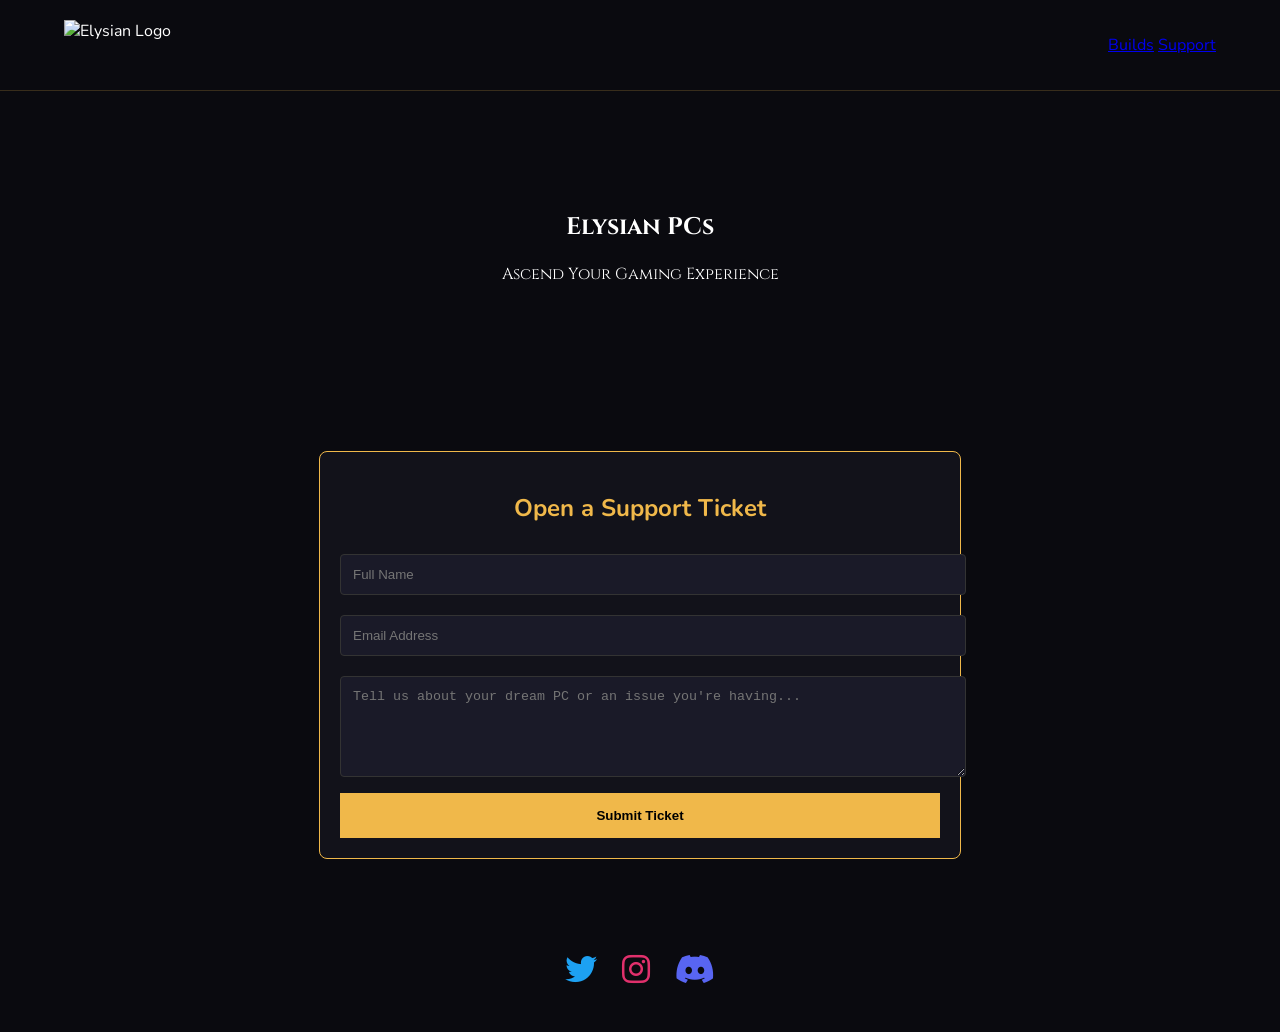
==== commit cbee49e8: "Update index.html" ====
--- a/index.html
+++ b/index.html
@@ -1,1518 +1,104 @@
-<!DOCTYPE html>
-<html lang="en" data-theme="dark">
-<head>
-<meta charset="UTF-8">
-<meta name="viewport" content="width=device-width, initial-scale=1.0">
-<title>Elysian PCs — Custom Built Computers</title>
-<link href="https://fonts.googleapis.com/css2?family=Cinzel:wght@400;600;700;900&family=Nunito:wght@300;400;500;600;700&display=swap" rel="stylesheet">
-<style>
-  /* ─── THEME VARIABLES ─── */
-  :root {
-    --gold: #F0B84A;
-    --gold-light: #F5CC7A;
-    --gold-dark: #C8962A;
-  }
-
-  [data-theme="dark"] {
-    --bg:      #0a0a0f;
-    --bg2:     #12121a;
-    --bg3:     #1a1a28;
-    --bg4:     #222235;
-    --white:   #ffffff;
-    --text:    #ffffff;
-    --text-muted: #888;
-    --border:  rgba(240,184,74,0.25);
-    --shadow-gold: 0 0 40px rgba(240,184,74,0.2);
-    --nav-bg:  rgba(10,10,15,0.92);
-    --nav-scrolled: rgba(10,10,15,0.98);
-    --input-bg: rgba(255,255,255,0.04);
-    --card-spec-text: #bbb;
-    --form-label: #aaa;
-    --modal-bg: #12121a;
-    --footer-bg: #0a0a0f;
-    --hero-grad1: rgba(240,184,74,0.12);
-    --hero-grad2: rgba(168,200,232,0.08);
-  }
-
-  [data-theme="light"] {
-    --bg:      #f5f3ee;
-    --bg2:     #ede9e1;
-    --bg3:     #ffffff;
-    --bg4:     #f0ece4;
-    --white:   #1a1a1a;
-    --text:    #1a1a1a;
-    --text-muted: #666;
-    --border:  rgba(200,150,42,0.3);
-    --shadow-gold: 0 0 40px rgba(240,184,74,0.25);
-    --nav-bg:  rgba(245,243,238,0.94);
-    --nav-scrolled: rgba(245,243,238,0.99);
-    --input-bg: rgba(0,0,0,0.04);
-    --card-spec-text: #444;
-    --form-label: #555;
-    --modal-bg: #ffffff;
-    --footer-bg: #e8e4dc;
-    --hero-grad1: rgba(240,184,74,0.08);
-    --hero-grad2: rgba(168,200,232,0.06);
-  }
-
-  * { margin: 0; padding: 0; box-sizing: border-box; }
-  html { scroll-behavior: smooth; }
-
-  body {
-    font-family: 'Nunito', sans-serif;
-    background: var(--bg);
-    color: var(--text);
-    overflow-x: hidden;
-    transition: background 0.35s, color 0.35s;
-  }
-
-  /* ─── PARTICLES ─── */
-  #particles {
-    position: fixed; top: 0; left: 0;
-    width: 100%; height: 100%;
-    pointer-events: none; z-index: 0; overflow: hidden;
-  }
-  .particle {
-    position: absolute; width: 2px; height: 2px;
-    background: var(--gold); border-radius: 50%; opacity: 0;
-    animation: float-up var(--dur, 8s) var(--delay, 0s) infinite ease-in;
-  }
-  [data-theme="light"] .particle { opacity: 0.4; }
-  @keyframes float-up {
-    0% { transform: translateY(100vh) scale(0); opacity: 0; }
-    10% { opacity: 0.6; } 90% { opacity: 0.2; }
-    100% { transform: translateY(-100px) scale(1.5); opacity: 0; }
-  }
-
-  /* ─── THEME TOGGLE ─── */
-  .theme-toggle {
-    display: flex; align-items: center; gap: 8px;
-    cursor: pointer; user-select: none;
-  }
-  .theme-toggle-track {
-    width: 46px; height: 24px; border-radius: 12px;
-    background: var(--bg3); border: 1.5px solid var(--border);
-    position: relative; transition: background 0.3s;
-    flex-shrink: 0;
-  }
-  [data-theme="light"] .theme-toggle-track { background: linear-gradient(135deg, #ffd700, #ffb347); }
-  .theme-toggle-thumb {
-    position: absolute; top: 2px; left: 2px;
-    width: 18px; height: 18px; border-radius: 50%;
-    background: linear-gradient(135deg, var(--gold), var(--gold-dark));
-    transition: transform 0.3s; font-size: 11px;
-    display: flex; align-items: center; justify-content: center;
-  }
-  [data-theme="light"] .theme-toggle-thumb { transform: translateX(22px); }
-  .theme-icon { font-size: 0.85rem; }
-
-  /* ─── NAV ─── */
-  nav {
-    position: fixed; top: 0; width: 100%; z-index: 1000;
-    background: var(--nav-bg);
-    backdrop-filter: blur(20px);
-    border-bottom: 1px solid var(--border);
-    padding: 0 2rem;
-    display: flex; align-items: center; justify-content: space-between;
-    height: 70px; transition: all 0.3s;
-  }
-  nav.scrolled { background: var(--nav-scrolled); box-shadow: var(--shadow-gold); }
-  .nav-logo { display: flex; align-items: center; gap: 12px; text-decoration: none; }
-  #nav-logo-img { height: 48px; width: auto; object-fit: contain; }
-  .nav-logo-text {
-    font-family: 'Cinzel', serif; font-size: 1.4rem;
-    background: linear-gradient(135deg, var(--gold-light), var(--gold-dark));
-    -webkit-background-clip: text; -webkit-text-fill-color: transparent;
-    letter-spacing: 2px;
-  }
-  .nav-right { display: flex; align-items: center; gap: 1.5rem; }
-  .nav-links { display: flex; gap: 2rem; list-style: none; align-items: center; }
-  .nav-links a {
-    color: var(--text-muted); text-decoration: none; font-size: 0.9rem;
-    font-weight: 600; letter-spacing: 1px; text-transform: uppercase;
-    transition: color 0.3s; position: relative;
-  }
-  .nav-links a::after {
-    content: ''; position: absolute; bottom: -4px; left: 0;
-    width: 0; height: 1px; background: var(--gold); transition: width 0.3s;
-  }
-  .nav-links a:hover { color: var(--gold); }
-  .nav-links a:hover::after { width: 100%; }
-  .nav-cart {
-    background: linear-gradient(135deg, var(--gold), var(--gold-dark)) !important;
-    color: #1a1a1a !important; padding: 8px 20px !important;
-    border-radius: 30px; font-weight: 700 !important;
-    -webkit-text-fill-color: #1a1a1a !important;
-  }
-  .nav-cart:hover { opacity: 0.9; }
-  .nav-cart::after { display: none !important; }
-  .hamburger { display: none; flex-direction: column; gap: 5px; cursor: pointer; }
-  .hamburger span { width: 24px; height: 2px; background: var(--gold); transition: 0.3s; }
-
-  /* ─── HERO ─── */
-  #home {
-    min-height: 100vh; display: flex; align-items: center;
-    justify-content: center; position: relative; padding: 70px 2rem 0; text-align: center;
-  }
-  .hero-bg {
-    position: absolute; inset: 0;
-    background:
-      radial-gradient(ellipse at 50% 0%, var(--hero-grad1) 0%, transparent 70%),
-      radial-gradient(ellipse at 20% 80%, var(--hero-grad2) 0%, transparent 50%),
-      linear-gradient(180deg, var(--bg) 0%, var(--bg2) 100%);
-    transition: background 0.35s;
-  }
-  .hero-grid {
-    position: absolute; inset: 0;
-    background-image:
-      linear-gradient(rgba(240,184,74,0.05) 1px, transparent 1px),
-      linear-gradient(90deg, rgba(240,184,74,0.05) 1px, transparent 1px);
-    background-size: 60px 60px;
-    mask-image: radial-gradient(ellipse at center, black 30%, transparent 70%);
-  }
-  .hero-content { position: relative; z-index: 1; max-width: 900px; }
-  #hero-logo-img {
-    width: 280px; margin: 0 auto 2rem; display: block;
-    filter: drop-shadow(0 0 30px rgba(240,184,74,0.5));
-    animation: hero-float 4s ease-in-out infinite;
-  }
-  @keyframes hero-float { 0%,100%{transform:translateY(0)} 50%{transform:translateY(-12px)} }
-  .hero-tagline {
-    font-family: 'Cinzel', serif;
-    font-size: clamp(2rem, 5vw, 3.5rem); font-weight: 900;
-    background: linear-gradient(135deg, var(--text) 0%, var(--gold-light) 50%, var(--gold-dark) 100%);
-    -webkit-background-clip: text; -webkit-text-fill-color: transparent;
-    line-height: 1.2; margin-bottom: 1.5rem; letter-spacing: 2px;
-  }
-  .hero-sub {
-    font-size: 1.15rem; color: var(--text-muted); max-width: 600px;
-    margin: 0 auto 2.5rem; line-height: 1.8;
-  }
-  .hero-ctas { display: flex; gap: 1rem; justify-content: center; flex-wrap: wrap; }
-  .btn-primary {
-    background: linear-gradient(135deg, var(--gold), var(--gold-dark));
-    color: #1a1a1a; padding: 14px 36px; border-radius: 50px; font-weight: 700;
-    font-size: 1rem; text-decoration: none; border: none; cursor: pointer;
-    transition: all 0.3s; box-shadow: 0 4px 20px rgba(240,184,74,0.4);
-    letter-spacing: 1px; display: inline-block;
-  }
-  .btn-primary:hover { transform: translateY(-3px); box-shadow: 0 8px 30px rgba(240,184,74,0.6); }
-  .btn-secondary {
-    background: transparent; color: var(--gold); padding: 13px 36px;
-    border-radius: 50px; font-weight: 700; font-size: 1rem; text-decoration: none;
-    border: 1.5px solid var(--gold); cursor: pointer; transition: all 0.3s;
-    letter-spacing: 1px; display: inline-block;
-  }
-  .btn-secondary:hover { background: rgba(240,184,74,0.1); transform: translateY(-3px); }
-  .hero-scroll {
-    position: absolute; bottom: 2rem; left: 50%; transform: translateX(-50%);
-    display: flex; flex-direction: column; align-items: center; gap: 8px;
-    color: var(--text-muted); font-size: 0.75rem; letter-spacing: 2px;
-    animation: bounce 2s ease-in-out infinite;
-  }
-  .hero-scroll-line { width: 1px; height: 40px; background: linear-gradient(to bottom, var(--gold), transparent); }
-  @keyframes bounce { 0%,100%{transform:translateX(-50%) translateY(0)} 50%{transform:translateX(-50%) translateY(-8px)} }
-
-  /* ─── SECTIONS ─── */
-  section { position: relative; z-index: 1; }
-  .section-pad { padding: 100px 2rem; }
-  .section-inner { max-width: 1200px; margin: 0 auto; }
-  .section-header { text-align: center; margin-bottom: 4rem; }
-  .section-label { font-size: 0.75rem; letter-spacing: 4px; text-transform: uppercase; color: var(--gold); font-weight: 700; margin-bottom: 1rem; display: block; }
-  .section-title {
-    font-family: 'Cinzel', serif; font-size: clamp(1.8rem, 4vw, 2.8rem); font-weight: 700;
-    background: linear-gradient(135deg, var(--text), var(--gold-light));
-    -webkit-background-clip: text; -webkit-text-fill-color: transparent; margin-bottom: 1rem;
-  }
-  .section-desc { color: var(--text-muted); font-size: 1.05rem; max-width: 600px; margin: 0 auto; line-height: 1.8; }
-  .divider { width: 60px; height: 2px; background: linear-gradient(90deg, var(--gold), var(--gold-dark)); margin: 1.5rem auto; border-radius: 2px; }
-
-  /* ─── PREBUILT PCs ─── */
-  #prebuilt { background: var(--bg2); transition: background 0.35s; }
-  .pc-grid { display: grid; grid-template-columns: repeat(auto-fit, minmax(320px, 1fr)); gap: 2rem; }
-  .pc-card {
-    background: var(--bg3); border: 1px solid var(--border);
-    border-radius: 16px; overflow: hidden; transition: all 0.4s; position: relative; cursor: pointer;
-  }
-  .pc-card::before {
-    content: ''; position: absolute; top: 0; left: 0; right: 0; height: 3px;
-    background: linear-gradient(90deg, var(--gold), var(--gold-dark));
-    transform: scaleX(0); transition: transform 0.4s;
-  }
-  .pc-card:hover { transform: translateY(-8px); box-shadow: var(--shadow-gold); border-color: var(--gold-dark); }
-  .pc-card:hover::before { transform: scaleX(1); }
-  .pc-img {
-    width: 100%; height: 220px;
-    background: linear-gradient(135deg, var(--bg), #1a1a2e);
-    display: flex; align-items: center; justify-content: center;
-    position: relative; overflow: hidden;
-  }
-  .pc-img img.pc-photo {
-    width: 100%; height: 100%; object-fit: cover;
-    position: absolute; top: 0; left: 0;
-  }
-  .pc-img-emoji {
-    font-size: 5rem; position: relative; z-index: 1;
-    filter: drop-shadow(0 0 20px rgba(240,184,74,0.5));
-    animation: pulse-glow 3s ease-in-out infinite;
-  }
-  @keyframes pulse-glow {
-    0%,100%{filter:drop-shadow(0 0 15px rgba(240,184,74,0.4))}
-    50%{filter:drop-shadow(0 0 30px rgba(240,184,74,0.8))}
-  }
-  .pc-tier {
-    position: absolute; top: 12px; right: 12px; z-index: 2;
-    background: linear-gradient(135deg, var(--gold), var(--gold-dark));
-    color: #1a1a1a; font-size: 0.7rem; font-weight: 800;
-    padding: 4px 12px; border-radius: 20px; letter-spacing: 2px; text-transform: uppercase;
-  }
-  .pc-body { padding: 1.5rem; }
-  .pc-name { font-family: 'Cinzel', serif; font-size: 1.3rem; font-weight: 700; color: var(--text); margin-bottom: 0.5rem; }
-  .pc-tagline { color: var(--text-muted); font-size: 0.9rem; margin-bottom: 1.2rem; }
-  .pc-specs { list-style: none; margin-bottom: 1.5rem; }
-  .pc-specs li {
-    display: flex; align-items: center; gap: 8px;
-    color: var(--card-spec-text); font-size: 0.85rem;
-    padding: 5px 0; border-bottom: 1px solid rgba(128,128,128,0.12);
-  }
-  .pc-specs li:last-child { border-bottom: none; }
-  .spec-dot { width: 6px; height: 6px; border-radius: 50%; background: var(--gold); flex-shrink: 0; }
-  .pc-price { font-family: 'Cinzel', serif; font-size: 1.8rem; font-weight: 700; color: var(--gold); margin-bottom: 1rem; }
-  .pc-price span { font-size: 1rem; color: var(--text-muted); font-family: 'Nunito'; }
-  .pc-actions { display: flex; gap: 0.75rem; }
-  .btn-buy {
-    flex: 1; background: linear-gradient(135deg, var(--gold), var(--gold-dark));
-    color: #1a1a1a; padding: 12px; border-radius: 10px;
-    font-weight: 700; font-size: 0.9rem; border: none; cursor: pointer; transition: all 0.3s;
-  }
-  .btn-buy:hover { transform: translateY(-2px); box-shadow: 0 6px 20px rgba(240,184,74,0.4); }
-  .btn-details {
-    padding: 12px 20px; background: transparent; border: 1px solid var(--border);
-    border-radius: 10px; color: var(--gold); font-weight: 600; font-size: 0.9rem; cursor: pointer; transition: all 0.3s;
-  }
-  .btn-details:hover { border-color: var(--gold); background: rgba(240,184,74,0.08); }
-
-  /* ─── BUILD REQUEST ─── */
-  #build { background: var(--bg); transition: background 0.35s; }
-  .build-wrap { display: grid; grid-template-columns: 1fr 1fr; gap: 4rem; align-items: start; }
-  .build-info h3 { font-family: 'Cinzel', serif; font-size: 1.6rem; color: var(--text); margin-bottom: 1rem; }
-  .build-info p { color: var(--text-muted); line-height: 1.9; margin-bottom: 1.5rem; }
-  .build-steps { list-style: none; }
-  .build-steps li { display: flex; gap: 1rem; align-items: flex-start; padding: 1rem 0; border-bottom: 1px solid var(--border); }
-  .step-num {
-    width: 36px; height: 36px; border-radius: 50%;
-    background: linear-gradient(135deg, var(--gold), var(--gold-dark));
-    color: #1a1a1a; font-weight: 800; font-size: 0.9rem;
-    display: flex; align-items: center; justify-content: center; flex-shrink: 0;
-  }
-  .step-text strong { color: var(--text); display: block; margin-bottom: 2px; }
-  .step-text span { color: var(--text-muted); font-size: 0.9rem; }
-  .build-form, .shipping-form, .shipping-result, .contact-form-wrap, .checkout-step, .cart-summary {
-    background: var(--bg3); border: 1px solid var(--border); border-radius: 20px; padding: 2.5rem;
-    transition: background 0.35s;
-  }
-  .build-form h3, .shipping-form h3, .contact-form-wrap h3 { font-family: 'Cinzel', serif; font-size: 1.3rem; color: var(--gold); margin-bottom: 2rem; }
-  .shipping-result h3 { font-family: 'Cinzel', serif; font-size: 1.2rem; color: var(--text); margin-bottom: 1.5rem; }
-  .checkout-step { border-radius: 16px; margin-bottom: 1.5rem; }
-  .checkout-step h3 { font-family: 'Cinzel', serif; font-size: 1rem; color: var(--gold); margin-bottom: 1.5rem; display: flex; align-items: center; gap: 10px; }
-
-  /* ─── FORMS ─── */
-  .form-group { margin-bottom: 1.2rem; }
-  .form-group label { display: block; color: var(--form-label); font-size: 0.8rem; font-weight: 600; letter-spacing: 1px; text-transform: uppercase; margin-bottom: 6px; }
-  .form-group input, .form-group select, .form-group textarea {
-    width: 100%; background: var(--input-bg); border: 1px solid var(--border);
-    border-radius: 10px; padding: 12px 16px; color: var(--text);
-    font-family: 'Nunito', sans-serif; font-size: 0.95rem; transition: border-color 0.3s; outline: none;
-  }
-  .form-group input:focus, .form-group select:focus, .form-group textarea:focus { border-color: var(--gold); }
-  .form-group textarea { resize: vertical; min-height: 100px; }
-  .form-group select { cursor: pointer; }
-  .form-group select option { background: var(--bg2); color: var(--text); }
-  .form-row { display: grid; grid-template-columns: 1fr 1fr; gap: 1rem; }
-  .form-submit {
-    width: 100%; background: linear-gradient(135deg, var(--gold), var(--gold-dark));
-    color: #1a1a1a; padding: 14px; border-radius: 10px; font-weight: 800; font-size: 1rem;
-    border: none; cursor: pointer; transition: all 0.3s; letter-spacing: 1px; margin-top: 0.5rem;
-  }
-  .form-submit:hover { transform: translateY(-2px); box-shadow: 0 8px 25px rgba(240,184,74,0.5); }
-
-  /* ─── SHIPPING ─── */
-  #shipping { background: var(--bg2); transition: background 0.35s; }
-  .shipping-wrap { display: grid; grid-template-columns: 1fr 1fr; gap: 3rem; align-items: start; }
-  .rate-card {
-    background: rgba(240,184,74,0.06); border: 1px solid var(--border);
-    border-radius: 12px; padding: 1.2rem 1.5rem; margin-bottom: 1rem;
-    display: flex; align-items: center; justify-content: space-between; transition: all 0.3s; cursor: pointer;
-  }
-  .rate-card:hover, .rate-card.selected { border-color: var(--gold); background: rgba(240,184,74,0.1); }
-  .rate-card.selected .rate-radio { background: var(--gold); }
-  .rate-left { display: flex; align-items: center; gap: 12px; }
-  .rate-radio { width: 18px; height: 18px; border-radius: 50%; border: 2px solid var(--gold); transition: background 0.2s; }
-  .rate-info strong { color: var(--text); display: block; }
-  .rate-info span { color: var(--text-muted); font-size: 0.85rem; }
-  .rate-price { color: var(--gold); font-weight: 700; font-size: 1.1rem; }
-  .rate-free { color: #4ade80; }
-  .shipping-note { margin-top: 1.5rem; padding: 1rem 1.2rem; background: rgba(240,184,74,0.05); border-left: 3px solid var(--gold); border-radius: 0 8px 8px 0; font-size: 0.85rem; color: var(--text-muted); line-height: 1.6; }
-
-  /* ─── CHECKOUT ─── */
-  #checkout { background: var(--bg); transition: background 0.35s; }
-  .checkout-wrap { display: grid; grid-template-columns: 1fr 380px; gap: 3rem; align-items: start; }
-  .cart-summary { position: sticky; top: 90px; }
-  .cart-summary h3 { font-family: 'Cinzel', serif; font-size: 1.1rem; color: var(--text); margin-bottom: 1.5rem; padding-bottom: 1rem; border-bottom: 1px solid var(--border); }
-  .cart-item { display: flex; align-items: center; gap: 12px; padding: 1rem 0; border-bottom: 1px solid var(--border); }
-  .cart-item-icon { font-size: 2rem; width: 50px; height: 50px; flex-shrink:0; display:flex; align-items:center; justify-content:center; }
-  .cart-item-icon img { width:50px; height:50px; object-fit:cover; border-radius:8px; }
-  .cart-item-info { flex: 1; }
-  .cart-item-info strong { color: var(--text); display: block; font-size: 0.9rem; }
-  .cart-item-info span { color: var(--text-muted); font-size: 0.8rem; }
-  .cart-item-price { color: var(--gold); font-weight: 700; }
-  .cart-remove { background: none; border: none; color: var(--text-muted); cursor: pointer; font-size: 1.1rem; transition: color 0.2s; }
-  .cart-remove:hover { color: #ef4444; }
-  .cart-totals { margin-top: 1.5rem; }
-  .cart-row { display: flex; justify-content: space-between; padding: 6px 0; font-size: 0.9rem; }
-  .cart-row span:first-child { color: var(--text-muted); }
-  .cart-row span:last-child { color: var(--text); }
-  .cart-total-row { display: flex; justify-content: space-between; padding: 1rem 0 0; margin-top: 0.5rem; border-top: 1px solid var(--border); font-weight: 700; }
-  .cart-total-row span:first-child { color: var(--text); font-size: 1rem; }
-  .cart-total-row span:last-child { color: var(--gold); font-size: 1.3rem; font-family: 'Cinzel'; }
-  .empty-cart { text-align: center; padding: 2rem 0; }
-  .empty-cart-icon { font-size: 3rem; margin-bottom: 1rem; }
-  .step-badge { width: 28px; height: 28px; border-radius: 50%; background: linear-gradient(135deg, var(--gold), var(--gold-dark)); color: #1a1a1a; font-size: 0.75rem; font-weight: 800; display: flex; align-items: center; justify-content: center; }
-  .card-icons { display: flex; gap: 8px; margin-top: 1rem; }
-  .card-icon { background: var(--input-bg); border: 1px solid var(--border); border-radius: 6px; padding: 4px 10px; font-size: 0.75rem; color: var(--text-muted); }
-
-  /* ─── CONTACT ─── */
-  #contact { background: var(--bg2); transition: background 0.35s; }
-  .contact-grid { display: grid; grid-template-columns: 1fr 1fr; gap: 3rem; }
-  .social-links { display: flex; flex-direction: column; gap: 1rem; margin-bottom: 2rem; }
-  .social-link {
-    display: flex; align-items: center; gap: 1rem; padding: 1rem 1.5rem;
-    background: var(--bg3); border: 1px solid var(--border); border-radius: 12px;
-    text-decoration: none; color: var(--text); transition: all 0.3s;
-  }
-  .social-link:hover { border-color: var(--gold); background: rgba(240,184,74,0.06); transform: translateX(6px); }
-  .social-icon { width: 40px; height: 40px; border-radius: 10px; display: flex; align-items: center; justify-content: center; font-size: 1.2rem; flex-shrink: 0; }
-  .si-instagram { background: linear-gradient(135deg, #f09433, #e6683c, #dc2743, #cc2366, #bc1888); }
-  .si-discord { background: #5865F2; }
-  .si-tiktok { background: #000; border: 1px solid #333; }
-  .si-youtube { background: #FF0000; }
-  .si-twitter { background: #1DA1F2; }
-  .si-facebook { background: #1877F2; }
-  .si-twitch { background: #9146FF; }
-  .si-custom { background: linear-gradient(135deg, var(--gold-dark), var(--gold)); }
-  .social-info strong { display: block; font-size: 0.95rem; }
-  .social-info span { color: var(--text-muted); font-size: 0.85rem; }
-
-  /* ─── FOOTER ─── */
-  footer { background: var(--footer-bg); border-top: 1px solid var(--border); padding: 4rem 2rem 2rem; position: relative; z-index: 1; transition: background 0.35s; }
-  .footer-inner { max-width: 1200px; margin: 0 auto; display: grid; grid-template-columns: 2fr 1fr 1fr 1fr; gap: 3rem; }
-  .footer-brand img { height: 60px; margin-bottom: 1rem; }
-  .footer-brand p { color: var(--text-muted); font-size: 0.9rem; line-height: 1.7; }
-  .footer-col h4 { font-family: 'Cinzel', serif; font-size: 0.9rem; color: var(--gold); margin-bottom: 1.2rem; letter-spacing: 1px; }
-  .footer-col a { display: block; color: var(--text-muted); text-decoration: none; font-size: 0.9rem; margin-bottom: 0.6rem; transition: color 0.2s; }
-  .footer-col a:hover { color: var(--gold); }
-  .footer-bottom { max-width: 1200px; margin: 3rem auto 0; padding-top: 2rem; border-top: 1px solid var(--border); display: flex; justify-content: space-between; align-items: center; flex-wrap: wrap; gap: 1rem; }
-  .footer-bottom p { color: var(--text-muted); font-size: 0.85rem; }
-  .admin-trigger { background: rgba(240,184,74,0.08); border: 1px solid var(--border); color: var(--text-muted); padding: 6px 16px; border-radius: 20px; font-size: 0.8rem; cursor: pointer; transition: all 0.3s; }
-  .admin-trigger:hover { border-color: var(--gold); color: var(--gold); }
-
-  /* ─── MODALS ─── */
-  .modal-overlay {
-    position: fixed; inset: 0; z-index: 5000;
-    background: rgba(0,0,0,0.85); display: none; align-items: center;
-    justify-content: center; backdrop-filter: blur(8px); padding: 1rem;
-  }
-  .modal-overlay.open { display: flex; }
-  .modal { background: var(--modal-bg); border: 1px solid var(--border); border-radius: 20px; padding: 2.5rem; width: 100%; max-width: 550px; position: relative; }
-  .modal-close { position: absolute; top: 1.2rem; right: 1.2rem; background: none; border: none; color: var(--text-muted); font-size: 1.3rem; cursor: pointer; }
-  .modal h3 { font-family: 'Cinzel', serif; font-size: 1.3rem; color: var(--gold); margin-bottom: 0.5rem; }
-  .modal-specs { list-style: none; margin: 1.5rem 0; }
-  .modal-specs li { display: flex; justify-content: space-between; padding: 8px 0; border-bottom: 1px solid var(--border); font-size: 0.9rem; }
-  .modal-specs li span:first-child { color: var(--text-muted); }
-  .modal-specs li span:last-child { color: var(--text); font-weight: 600; }
-
-  /* ─── ADMIN PANEL ─── */
-  #admin {
-    position: fixed; inset: 0; z-index: 9999;
-    background: rgba(0,0,0,0.92); display: none;
-    align-items: center; justify-content: center; backdrop-filter: blur(12px);
-  }
-  #admin.open { display: flex; }
-  .admin-panel {
-    background: var(--bg2); border: 1px solid var(--gold); border-radius: 20px;
-    width: 95%; max-width: 900px; max-height: 90vh; overflow-y: auto;
-    padding: 2.5rem; position: relative;
-  }
-  .admin-close { position: absolute; top: 1.5rem; right: 1.5rem; background: none; border: none; color: var(--text-muted); font-size: 1.5rem; cursor: pointer; transition: color 0.2s; }
-  .admin-close:hover { color: var(--text); }
-  .admin-panel > h2 { font-family: 'Cinzel', serif; font-size: 1.5rem; color: var(--gold); margin-bottom: 2rem; display: flex; align-items: center; gap: 10px; }
-  .admin-tabs { display: flex; gap: 0.6rem; margin-bottom: 2rem; border-bottom: 1px solid var(--border); padding-bottom: 1rem; flex-wrap: wrap; }
-  .admin-tab { padding: 8px 16px; background: none; border: 1px solid var(--border); border-radius: 8px; color: var(--text-muted); font-size: 0.82rem; font-weight: 600; cursor: pointer; transition: all 0.2s; font-family: 'Nunito', sans-serif; }
-  .admin-tab.active { background: rgba(240,184,74,0.15); border-color: var(--gold); color: var(--gold); }
-  .admin-content { display: none; }
-  .admin-content.active { display: block; }
-
-  /* Admin shared components */
-  .admin-label { display: block; color: var(--form-label); font-size: 0.75rem; font-weight: 700; letter-spacing: 1px; text-transform: uppercase; margin-bottom: 6px; margin-top: 10px; }
-  .admin-input {
-    width: 100%; background: var(--input-bg); border: 1px solid var(--border);
-    border-radius: 8px; padding: 10px 14px; color: var(--text);
-    font-family: 'Nunito', sans-serif; font-size: 0.9rem; margin-bottom: 8px; outline: none;
-  }
-  .admin-input:focus { border-color: var(--gold); }
-  .admin-save { background: linear-gradient(135deg, var(--gold), var(--gold-dark)); color: #1a1a1a; padding: 10px 24px; border-radius: 8px; border: none; cursor: pointer; font-weight: 700; font-size: 0.9rem; margin-top: 0.5rem; transition: all 0.2s; }
-  .admin-save:hover { transform: translateY(-1px); box-shadow: 0 4px 15px rgba(240,184,74,0.4); }
-  .admin-add { background: rgba(240,184,74,0.1); border: 1px dashed var(--gold); color: var(--gold); padding: 12px; border-radius: 10px; cursor: pointer; width: 100%; font-weight: 600; font-size: 0.9rem; margin-top: 1rem; transition: background 0.2s; font-family: 'Nunito', sans-serif; }
-  .admin-add:hover { background: rgba(240,184,74,0.18); }
-  .admin-del { background: rgba(239,68,68,0.1); border: 1px solid rgba(239,68,68,0.3); color: #ef4444; padding: 4px 12px; border-radius: 6px; cursor: pointer; font-size: 0.8rem; font-family: 'Nunito', sans-serif; }
-  .admin-pc-item { background: var(--bg3); border: 1px solid var(--border); border-radius: 14px; padding: 1.5rem; margin-bottom: 1.2rem; transition: background 0.35s; }
-  .admin-pc-header { display: flex; justify-content: space-between; align-items: center; margin-bottom: 1rem; }
-  .admin-pc-header strong { color: var(--text); font-size: 1rem; }
-
-  /* Image upload widget */
-  .img-upload-wrap { margin-bottom: 10px; }
-  .img-preview {
-    width: 100%; height: 130px; border-radius: 10px; margin-bottom: 8px;
-    border: 2px dashed var(--border); display: flex; align-items: center; justify-content: center;
-    overflow: hidden; background: var(--bg); cursor: pointer; transition: border-color 0.3s; position: relative;
-  }
-  .img-preview:hover { border-color: var(--gold); }
-  .img-preview img { width: 100%; height: 100%; object-fit: cover; position: absolute; top: 0; left: 0; }
-  .img-preview-placeholder { color: var(--text-muted); font-size: 0.85rem; text-align: center; padding: 1rem; z-index: 1; }
-  .img-preview-placeholder span { font-size: 2rem; display: block; margin-bottom: 6px; }
-  .img-file-input { display: none; }
-  .img-btn-row { display: flex; gap: 8px; }
-  .img-upload-btn { flex: 1; padding: 8px 14px; background: rgba(240,184,74,0.12); border: 1px solid var(--gold); border-radius: 8px; color: var(--gold); font-size: 0.8rem; font-weight: 600; cursor: pointer; font-family: 'Nunito', sans-serif; transition: background 0.2s; }
-  .img-upload-btn:hover { background: rgba(240,184,74,0.2); }
-  .img-clear-btn { padding: 8px 14px; background: rgba(239,68,68,0.08); border: 1px solid rgba(239,68,68,0.3); border-radius: 8px; color: #ef4444; font-size: 0.8rem; font-weight: 600; cursor: pointer; font-family: 'Nunito', sans-serif; }
-  .img-url-btn { flex: 1; padding: 8px 14px; background: rgba(168,200,232,0.1); border: 1px solid rgba(168,200,232,0.3); border-radius: 8px; color: var(--blue-soft, #a8c8e8); font-size: 0.8rem; font-weight: 600; cursor: pointer; font-family: 'Nunito', sans-serif; }
-
-  /* Admin socials */
-  .social-admin-item { background: var(--bg3); border: 1px solid var(--border); border-radius: 12px; padding: 1.2rem 1.5rem; margin-bottom: 1rem; display: grid; grid-template-columns: 1fr 1fr; gap: 0.75rem; align-items: start; }
-  .social-admin-item .social-admin-header { grid-column: 1/-1; display: flex; align-items: center; justify-content: space-between; margin-bottom: 0.25rem; }
-  .social-admin-item .social-admin-header strong { color: var(--text); display: flex; align-items: center; gap: 8px; }
-
-  /* Admin settings rows */
-  .settings-section { background: var(--bg3); border: 1px solid var(--border); border-radius: 12px; padding: 1.5rem; margin-bottom: 1.2rem; }
-  .settings-section h4 { font-family: 'Cinzel', serif; font-size: 0.9rem; color: var(--gold); margin-bottom: 1.2rem; letter-spacing: 1px; }
-
-  /* ─── TOAST ─── */
-  #toast { position: fixed; bottom: 2rem; right: 2rem; z-index: 9998; display: flex; flex-direction: column; gap: 0.5rem; }
-  .toast-msg { background: var(--bg3); border: 1px solid var(--gold); border-radius: 12px; padding: 1rem 1.5rem; color: var(--text); font-size: 0.9rem; box-shadow: var(--shadow-gold); animation: slide-in 0.3s ease, fade-out 0.3s ease 2.7s forwards; display: flex; align-items: center; gap: 10px; }
-  @keyframes slide-in { from{transform:translateX(100%);opacity:0} to{transform:translateX(0);opacity:1} }
-  @keyframes fade-out { to{opacity:0;transform:translateX(100%)} }
-
-  /* ─── RESPONSIVE ─── */
-  @media (max-width: 900px) {
-    .build-wrap, .shipping-wrap, .checkout-wrap, .contact-grid { grid-template-columns: 1fr; }
-    .footer-inner { grid-template-columns: 1fr 1fr; }
-    .cart-summary { position: static; }
-  }
-  @media (max-width: 650px) {
-    .nav-links { display: none; }
-    .nav-links.open { display: flex; flex-direction: column; position: absolute; top: 70px; left: 0; right: 0; background: var(--bg); padding: 1.5rem; border-bottom: 1px solid var(--border); z-index: 999; }
-    .hamburger { display: flex; }
-    .footer-inner { grid-template-columns: 1fr; }
-    .form-row { grid-template-columns: 1fr; }
-    .social-admin-item { grid-template-columns: 1fr; }
-    .admin-tabs { gap: 0.4rem; }
-    .admin-tab { padding: 6px 12px; font-size: 0.78rem; }
-  }
-</style>
-</head>
-<body>
-
-<div id="particles"></div>
-
-<!-- NAV -->
-<nav id="navbar">
-  <a href="#home" class="nav-logo" id="nav-logo-link">
-    <img id="nav-logo-img" src="logo.png" alt="Elysian PCs" onerror="this.style.display='none'">
-    <span class="nav-logo-text" id="nav-logo-text" style="display:none">ELYSIAN PCs</span>
-  </a>
-  <div class="nav-right">
-    <ul class="nav-links" id="nav-links">
-      <li><a href="#home">Home</a></li>
-      <li><a href="#prebuilt">Prebuilt PCs</a></li>
-      <li><a href="#build">Custom Build</a></li>
-      <li><a href="#shipping">Shipping</a></li>
-      <li><a href="#contact">Contact</a></li>
-      <li><a href="#checkout" class="nav-cart">🛒 Cart (<span id="cart-count">0</span>)</a></li>
-    </ul>
-    <!-- THEME TOGGLE -->
-    <div class="theme-toggle" onclick="toggleTheme()" title="Toggle light/dark mode">
-      <span class="theme-icon" id="theme-icon-moon">🌙</span>
-      <div class="theme-toggle-track">
-        <div class="theme-toggle-thumb">☀️</div>
-      </div>
-      <span class="theme-icon" id="theme-icon-sun" style="display:none">☀️</span>
-    </div>
-    <div class="hamburger" onclick="toggleMobile()">
-      <span></span><span></span><span></span>
-    </div>
-  </div>
-</nav>
-
-<!-- HERO -->
-<section id="home">
-  <div class="hero-bg"></div>
-  <div class="hero-grid"></div>
-  <div class="hero-content">
-    <img id="hero-logo-img" src="logo.png" alt="Elysian PCs" onerror="this.style.display='none'">
-    <h1 class="hero-tagline">Ascend to a Higher<br>Level of Performance</h1>
-    <p class="hero-sub" id="hero-sub">Custom-built PCs crafted with precision and passion. From budget gaming rigs to elite workstations — every build is a masterpiece.</p>
-    <div class="hero-ctas">
-      <a href="#prebuilt" class="btn-primary">Shop Prebuilt PCs</a>
-      <a href="#build" class="btn-secondary">Request Custom Build</a>
-    </div>
-  </div>
-  <div class="hero-scroll"><div class="hero-scroll-line"></div><span>SCROLL</span></div>
-</section>
-
-<!-- PREBUILT -->
-<section id="prebuilt" class="section-pad">
-  <div class="section-inner">
-    <div class="section-header">
-      <span class="section-label">Ready to Ship</span>
-      <h2 class="section-title">Prebuilt Systems</h2>
-      <div class="divider"></div>
-      <p class="section-desc">Every machine is hand-assembled, tested, and ready to dominate.</p>
-    </div>
-    <div class="pc-grid" id="pc-grid"></div>
-  </div>
-</section>
-
-<!-- BUILD REQUEST -->
-<section id="build" class="section-pad">
-  <div class="section-inner">
-    <div class="section-header">
-      <span class="section-label">Made For You</span>
-      <h2 class="section-title">Request a Custom Build</h2>
-      <div class="divider"></div>
-      <p class="section-desc">Tell us your needs, budget, and goals. We'll hand-craft the perfect machine.</p>
-    </div>
-    <div class="build-wrap">
-      <div class="build-info">
-        <h3>How It Works</h3>
-        <p>Share your PC Part Picker list, describe your dream build, or just tell us what you use your PC for. We handle everything from sourcing to assembly to delivery.</p>
-        <ul class="build-steps">
-          <li><div class="step-num">1</div><div class="step-text"><strong>Submit Your Request</strong><span>Fill out the form with your budget, use case, and any parts you have in mind.</span></div></li>
-          <li><div class="step-num">2</div><div class="step-text"><strong>We Create Your Quote</strong><span>We'll reply within 24–48hrs with a detailed build quote and parts list.</span></div></li>
-          <li><div class="step-num">3</div><div class="step-text"><strong>Approve & Pay Deposit</strong><span>Once you approve, we collect a deposit and begin sourcing your components.</span></div></li>
-          <li><div class="step-num">4</div><div class="step-text"><strong>Build & Ship</strong><span>Your PC is assembled, stress-tested, and shipped with full insurance.</span></div></li>
-        </ul>
-      </div>
-      <div class="build-form">
-        <h3>⚡ Submit Build Request</h3>
-        <div class="form-row">
-          <div class="form-group"><label>Your Name</label><input type="text" id="build-name" placeholder="John Doe"></div>
-          <div class="form-group"><label>Email</label><input type="email" id="build-email" placeholder="you@email.com"></div>
-        </div>
-        <div class="form-row">
-          <div class="form-group"><label>Budget Range</label>
-            <select id="build-budget"><option value="">Select budget...</option><option>Under $800</option><option>$800 – $1,200</option><option>$1,200 – $1,800</option><option>$1,800 – $2,500</option><option>$2,500 – $3,500</option><option>$3,500+</option></select>
-          </div>
-          <div class="form-group"><label>Primary Use</label>
-            <select id="build-use"><option value="">Select use...</option><option>Gaming (1080p)</option><option>Gaming (1440p)</option><option>Gaming (4K)</option><option>Video Editing</option><option>3D Rendering</option><option>Streaming + Gaming</option><option>Workstation / Office</option><option>AI / Machine Learning</option></select>
-          </div>
-        </div>
-        <div class="form-group"><label>PC Part Picker Link (optional)</label><input type="url" id="build-pcpp" placeholder="https://pcpartpicker.com/list/..."></div>
-        <div class="form-group"><label>Tell Us More</label><textarea id="build-desc" placeholder="Games you play, software you use, aesthetics you want..."></textarea></div>
-        <div class="form-group"><label>Phone (optional)</label><input type="tel" id="build-phone" placeholder="+1 (555) 000-0000"></div>
-        <button class="form-submit" onclick="submitBuildRequest()">🚀 Send My Request</button>
-      </div>
-    </div>
-  </div>
-</section>
-
-<!-- SHIPPING -->
-<section id="shipping" class="section-pad">
-  <div class="section-inner">
-    <div class="section-header">
-      <span class="section-label">Nationwide Delivery</span>
-      <h2 class="section-title">Shipping Calculator</h2>
-      <div class="divider"></div>
-      <p class="section-desc">Fully insured shipping on every order. Get an instant estimate below.</p>
-    </div>
-    <div class="shipping-wrap">
-      <div class="shipping-form">
-        <h3>📦 Calculate Shipping</h3>
-        <div class="form-group"><label>Destination ZIP Code</label><input type="text" id="ship-zip" placeholder="e.g. 90210" maxlength="5"></div>
-        <div class="form-group"><label>PC Weight Class</label>
-          <select id="ship-weight"><option value="light">Compact / Mini-ITX (~15 lbs)</option><option value="mid" selected>Mid Tower (~25 lbs)</option><option value="full">Full Tower / Heavy (~40 lbs)</option></select>
-        </div>
-        <div class="form-group"><label>Order Value</label><input type="number" id="ship-value" placeholder="e.g. 1200" min="0"></div>
-        <button class="form-submit" onclick="calcShipping()">Calculate Rates</button>
-      </div>
-      <div class="shipping-result">
-        <h3>Shipping Options</h3>
-        <div id="rate-results"><p style="color:var(--text-muted);font-size:0.9rem;">Enter your ZIP code and click Calculate to see rates.</p></div>
-        <div class="shipping-note">🛡️ All shipments include <strong>full insurance</strong> up to the declared value, signature confirmation, and real-time tracking. Orders over $2,000 ship free with priority service.</div>
-      </div>
-    </div>
-  </div>
-</section>
-
-<!-- CHECKOUT -->
-<section id="checkout" class="section-pad">
-  <div class="section-inner">
-    <div class="section-header">
-      <span class="section-label">Secure Checkout</span>
-      <h2 class="section-title">Complete Your Order</h2>
-      <div class="divider"></div>
-    </div>
-    <div class="checkout-wrap">
-      <div class="checkout-form-section">
-        <div class="checkout-step">
-          <h3><span class="step-badge">1</span> Contact Information</h3>
-          <div class="form-row">
-            <div class="form-group"><label>First Name</label><input type="text" id="co-fname" placeholder="John"></div>
-            <div class="form-group"><label>Last Name</label><input type="text" id="co-lname" placeholder="Doe"></div>
-          </div>
-          <div class="form-group"><label>Email Address</label><input type="email" id="co-email" placeholder="john@email.com"></div>
-          <div class="form-group"><label>Phone</label><input type="tel" id="co-phone" placeholder="+1 (555) 000-0000"></div>
-        </div>
-        <div class="checkout-step">
-          <h3><span class="step-badge">2</span> Shipping Address</h3>
-          <div class="form-group"><label>Street Address</label><input type="text" id="co-addr" placeholder="123 Main Street"></div>
-          <div class="form-row">
-            <div class="form-group"><label>City</label><input type="text" id="co-city" placeholder="Los Angeles"></div>
-            <div class="form-group"><label>State</label>
-              <select id="co-state"><option value="">State...</option><option>AL</option><option>AK</option><option>AZ</option><option>AR</option><option>CA</option><option>CO</option><option>CT</option><option>DE</option><option>FL</option><option>GA</option><option>HI</option><option>ID</option><option>IL</option><option>IN</option><option>IA</option><option>KS</option><option>KY</option><option>LA</option><option>ME</option><option>MD</option><option>MA</option><option>MI</option><option>MN</option><option>MS</option><option>MO</option><option>MT</option><option>NE</option><option>NV</option><option>NH</option><option>NJ</option><option>NM</option><option>NY</option><option>NC</option><option>ND</option><option>OH</option><option>OK</option><option>OR</option><option>PA</option><option>RI</option><option>SC</option><option>SD</option><option>TN</option><option>TX</option><option>UT</option><option>VT</option><option>VA</option><option>WA</option><option>WV</option><option>WI</option><option>WY</option></select>
-            </div>
-            <div class="form-group"><label>ZIP</label><input type="text" id="co-zip" placeholder="90210"></div>
-          </div>
-        </div>
-        <div class="checkout-step">
-          <h3><span class="step-badge">3</span> Payment</h3>
-          <p style="color:var(--text-muted);font-size:0.9rem;margin-bottom:1.5rem;">Your payment is processed securely. We accept all major cards and PayPal.</p>
-          <div class="form-group"><label>Card Number</label><input type="text" id="co-card" placeholder="1234 5678 9012 3456" maxlength="19" oninput="formatCard(this)"></div>
-          <div class="form-row">
-            <div class="form-group"><label>Expiry</label><input type="text" id="co-exp" placeholder="MM / YY" maxlength="7" oninput="formatExp(this)"></div>
-            <div class="form-group"><label>CVV</label><input type="text" id="co-cvv" placeholder="123" maxlength="4"></div>
-          </div>
-          <div class="card-icons"><span class="card-icon">VISA</span><span class="card-icon">MC</span><span class="card-icon">AMEX</span><span class="card-icon">PayPal</span></div>
-        </div>
-        <button class="btn-primary" style="width:100%;padding:16px;font-size:1.05rem;border:none;cursor:pointer" onclick="placeOrder()">🔒 Place Order Securely</button>
-        <p style="text-align:center;color:var(--text-muted);font-size:0.8rem;margin-top:1rem;">By placing your order you agree to our Terms of Service. All builds are non-refundable once assembly begins.</p>
-      </div>
-      <div class="cart-summary">
-        <h3>🛒 Order Summary</h3>
-        <div id="cart-items-display">
-          <div class="empty-cart">
-            <div class="empty-cart-icon">🖥️</div>
-            <p style="color:var(--text-muted);font-size:0.9rem">Your cart is empty.<br>Add a prebuilt PC to get started!</p>
-            <a href="#prebuilt" class="btn-secondary" style="display:inline-block;margin-top:1rem;font-size:0.85rem;padding:10px 24px">Browse PCs</a>
-          </div>
-        </div>
-        <div id="cart-totals" style="display:none"><div class="cart-totals" id="cart-totals-inner"></div></div>
-      </div>
-    </div>
-  </div>
-</section>
-
-<!-- CONTACT -->
-<section id="contact" class="section-pad">
-  <div class="section-inner">
-    <div class="section-header">
-      <span class="section-label">Connect With Us</span>
-      <h2 class="section-title">Get In Touch</h2>
-      <div class="divider"></div>
-      <p class="section-desc">Have questions? Follow us for builds, drops, and giveaways.</p>
-    </div>
-    <div class="contact-grid">
-      <div><div class="social-links" id="social-links-display"></div></div>
-      <div class="contact-form-wrap">
-        <h3>✉️ Send a Message</h3>
-        <div class="form-group"><label>Your Name</label><input type="text" id="msg-name" placeholder="John Doe"></div>
-        <div class="form-group"><label>Email</label><input type="email" id="msg-email" placeholder="you@email.com"></div>
-        <div class="form-group"><label>Subject</label>
-          <select id="msg-subject"><option>General Inquiry</option><option>Order Status</option><option>Custom Build Question</option><option>Warranty / Support</option><option>Partnership</option></select>
-        </div>
-        <div class="form-group"><label>Message</label><textarea id="msg-body" placeholder="How can we help you?" style="min-height:140px"></textarea></div>
-        <button class="form-submit" onclick="submitContact()">Send Message</button>
-      </div>
-    </div>
-  </div>
-</section>
-
-<!-- FOOTER -->
-<footer>
-  <div class="footer-inner">
-    <div class="footer-brand">
-      <img id="footer-logo-img" src="logo.png" alt="Elysian PCs" onerror="this.style.display='none'">
-      <p id="footer-desc">Premium custom PC builds, hand-assembled with care. Every machine is tested and backed by our personal guarantee.</p>
-    </div>
-    <div class="footer-col"><h4>Shop</h4><a href="#prebuilt">Prebuilt PCs</a><a href="#build">Custom Builds</a><a href="#shipping">Shipping Info</a><a href="#checkout">Checkout</a></div>
-    <div class="footer-col"><h4>Info</h4><a href="#contact">Contact Us</a><a href="#">Warranty Policy</a><a href="#">Return Policy</a><a href="#">FAQ</a></div>
-    <div class="footer-col" id="footer-socials"><h4>Follow Us</h4></div>
-  </div>
-  <div class="footer-bottom">
-    <p>© 2025 Elysian PCs. All rights reserved.</p>
-    <div style="display:flex;gap:1rem;align-items:center">
-      <div class="theme-toggle" onclick="toggleTheme()" title="Toggle theme" style="font-size:0.8rem;color:var(--text-muted)">
-        <span id="footer-theme-label">🌙 Dark Mode</span>
-      </div>
-      <button class="admin-trigger" onclick="openAdmin()">⚙️ Admin Panel</button>
-    </div>
-  </div>
-</footer>
-
-<!-- PC DETAIL MODAL -->
-<div class="modal-overlay" id="pc-modal">
-  <div class="modal">
-    <button class="modal-close" onclick="closeModal('pc-modal')">✕</button>
-    <h3 id="modal-pc-name"></h3>
-    <p id="modal-pc-tagline" style="color:var(--text-muted);margin-bottom:1rem;"></p>
-    <ul class="modal-specs" id="modal-pc-specs"></ul>
-    <div style="display:flex;align-items:center;justify-content:space-between;margin-top:1rem">
-      <div id="modal-pc-price" style="font-family:'Cinzel';font-size:1.8rem;color:var(--gold)"></div>
-      <button class="btn-buy" style="width:auto;padding:12px 28px" onclick="addToCartFromModal()">Add to Cart</button>
-    </div>
-  </div>
-</div>
-
-<!-- ORDER SUCCESS -->
-<div class="modal-overlay" id="order-modal">
-  <div class="modal" style="text-align:center">
-    <div style="font-size:4rem;margin-bottom:1rem">🎉</div>
-    <h3 style="margin-bottom:0.5rem">Order Received!</h3>
-    <p style="color:var(--text-muted);line-height:1.7;margin-bottom:1.5rem">Thanks for your order! We'll send a confirmation to your email shortly. Our team will contact you within 24 hours to confirm payment and begin your build.</p>
-    <button class="btn-primary" onclick="closeModal('order-modal')">Continue Shopping</button>
-  </div>
-</div>
-
-<!-- ADMIN PANEL -->
-<div id="admin">
-  <div class="admin-panel">
-    <button class="admin-close" onclick="closeAdmin()">✕</button>
-    <h2>⚙️ Admin Panel</h2>
-
-    <!-- LOGIN -->
-    <div id="admin-login">
-      <p style="color:var(--text-muted);margin-bottom:1.5rem">Enter your admin password to manage site content.</p>
-      <div class="form-group">
-        <label class="admin-label">Admin Password</label>
-        <input type="password" id="admin-pass" class="admin-input" placeholder="Enter password..." onkeydown="if(event.key==='Enter')checkAdminPass()">
-      </div>
-      <button class="admin-save" onclick="checkAdminPass()">Unlock Panel</button>
-      <p style="color:var(--text-muted);font-size:0.8rem;margin-top:0.75rem">Default password: <strong style="color:var(--gold)">elysian2025</strong></p>
-    </div>
-
-    <!-- CONTENT -->
-    <div id="admin-content" style="display:none">
-      <div class="admin-tabs">
-        <button class="admin-tab active" onclick="switchTab('pcs')">🖥️ PCs</button>
-        <button class="admin-tab" onclick="switchTab('images')">🖼️ Images</button>
-        <button class="admin-tab" onclick="switchTab('socials')">📱 Socials</button>
-        <button class="admin-tab" onclick="switchTab('settings')">⚙️ Settings</button>
-      </div>
-
-      <!-- TAB: PCs -->
-      <div class="admin-content active" id="tab-pcs">
-        <p style="color:var(--text-muted);font-size:0.85rem;margin-bottom:1.5rem">Edit PC listings. Changes save to browser storage.</p>
-        <div id="admin-pc-list"></div>
-        <button class="admin-add" onclick="addNewPC()">+ Add New PC Listing</button>
-      </div>
-
-      <!-- TAB: IMAGES -->
-      <div class="admin-content" id="tab-images">
-        <p style="color:var(--text-muted);font-size:0.85rem;margin-bottom:1.5rem">Upload images or paste URLs. Uploads are stored as base64 in your browser.</p>
-
-        <!-- Site Logo -->
-        <div class="settings-section">
-          <h4>🏷️ Site Logo</h4>
-          <p style="color:var(--text-muted);font-size:0.82rem;margin-bottom:1rem">Shown in the nav bar and hero section. Replaces the "ELYSIAN PCs" text.</p>
-          <div class="img-upload-wrap">
-            <div class="img-preview" id="preview-logo" onclick="document.getElementById('file-logo').click()">
-              <img id="preview-logo-img" src="" style="display:none">
-              <div class="img-preview-placeholder"><span>🖼️</span>Click to preview</div>
-            </div>
-            <div class="img-btn-row">
-              <button class="img-upload-btn" onclick="document.getElementById('file-logo').click()">📁 Upload File</button>
-              <button class="img-url-btn" onclick="promptImageUrl('logo')">🔗 Use URL</button>
-              <button class="img-clear-btn" onclick="clearImage('logo')">✕ Clear</button>
-            </div>
-            <input type="file" id="file-logo" class="img-file-input" accept="image/*" onchange="handleImageUpload('logo', this)">
-          </div>
-        </div>
-
-        <!-- Hero Logo -->
-        <div class="settings-section">
-          <h4>🦅 Hero Section Logo</h4>
-          <p style="color:var(--text-muted);font-size:0.82rem;margin-bottom:1rem">The large floating logo on the home page. Uses site logo by default if not set.</p>
-          <div class="img-upload-wrap">
-            <div class="img-preview" id="preview-hero" onclick="document.getElementById('file-hero').click()">
-              <img id="preview-hero-img" src="" style="display:none">
-              <div class="img-preview-placeholder"><span>🦅</span>Click to preview</div>
-            </div>
-            <div class="img-btn-row">
-              <button class="img-upload-btn" onclick="document.getElementById('file-hero').click()">📁 Upload File</button>
-              <button class="img-url-btn" onclick="promptImageUrl('hero')">🔗 Use URL</button>
-              <button class="img-clear-btn" onclick="clearImage('hero')">✕ Clear</button>
-            </div>
-            <input type="file" id="file-hero" class="img-file-input" accept="image/*" onchange="handleImageUpload('hero', this)">
-          </div>
-        </div>
-
-        <!-- PC Images -->
-        <div class="settings-section">
-          <h4>🖥️ PC Card Images</h4>
-          <p style="color:var(--text-muted);font-size:0.82rem;margin-bottom:1.2rem">Upload a photo for each PC listing. If none set, the emoji is shown.</p>
-          <div id="pc-image-editors"></div>
-        </div>
-      </div>
-
-      <!-- TAB: SOCIALS -->
-      <div class="admin-content" id="tab-socials">
-        <p style="color:var(--text-muted);font-size:0.85rem;margin-bottom:1.5rem">Update your social media links, handles, and platform names.</p>
-        <div id="admin-socials-list"></div>
-        <button class="admin-add" onclick="addNewSocial()">+ Add Social Platform</button>
-        <br>
-        <button class="admin-save" onclick="saveSocials()" style="margin-top:1rem">💾 Save All Socials</button>
-      </div>
-
-      <!-- TAB: SETTINGS -->
-      <div class="admin-content" id="tab-settings">
-
-        <div class="settings-section">
-          <h4>📝 Site Text</h4>
-          <label class="admin-label">Hero Subtitle</label>
-          <textarea class="admin-input" id="s-hero-sub" style="min-height:80px"></textarea>
-          <label class="admin-label">Footer Description</label>
-          <textarea class="admin-input" id="s-footer-desc" style="min-height:80px"></textarea>
-          <button class="admin-save" onclick="saveSettings()">💾 Save Text</button>
-        </div>
-
-        <div class="settings-section">
-          <h4>🔒 Change Admin Password</h4>
-          <label class="admin-label">New Password</label>
-          <input type="password" class="admin-input" id="s-new-pass" placeholder="Enter new password...">
-          <label class="admin-label">Confirm Password</label>
-          <input type="password" class="admin-input" id="s-confirm-pass" placeholder="Confirm new password...">
-          <button class="admin-save" onclick="changePassword()">🔒 Update Password</button>
-        </div>
-
-        <div class="settings-section">
-          <h4>🎨 Theme Default</h4>
-          <p style="color:var(--text-muted);font-size:0.85rem;margin-bottom:1rem">Set which theme visitors see by default.</p>
-          <div style="display:flex;gap:1rem">
-            <button class="admin-tab" id="def-dark-btn" onclick="setDefaultTheme('dark')" style="flex:1">🌙 Dark (default)</button>
-            <button class="admin-tab" id="def-light-btn" onclick="setDefaultTheme('light')" style="flex:1">☀️ Light</button>
-          </div>
-        </div>
-
-        <div class="settings-section" style="border-color:rgba(239,68,68,0.3)">
-          <h4 style="color:#ef4444">⚠️ Reset Site Data</h4>
-          <p style="color:var(--text-muted);font-size:0.85rem;margin-bottom:1rem">Clear all saved data and reset to defaults. This cannot be undone.</p>
-          <button onclick="resetData()" style="background:rgba(239,68,68,0.15);border:1px solid rgba(239,68,68,0.4);color:#ef4444;padding:10px 20px;border-radius:8px;cursor:pointer;font-weight:700;font-family:'Nunito',sans-serif">🗑️ Reset All Data</button>
-        </div>
-
-      </div>
-    </div>
-  </div>
-</div>
-
-<div id="toast"></div>
-
-<script>
-// ═══════════════════════════════════════════════════
-// DEFAULT DATA
-// ═══════════════════════════════════════════════════
-const DEFAULT_DATA = {
-  pcs: [
-    { id: 1, name: "The Ascendant", tier: "BUDGET", tagline: "Dominate 1080p. No compromises.", emoji: "🖥️", image: "", price: 799,
-      specs: ["AMD Ryzen 5 7600X CPU","RX 7600 8GB GPU","16GB DDR5 5200MHz RAM","512GB NVMe SSD","650W 80+ Bronze PSU","Mid Tower RGB Case"],
-      fullSpecs: { "CPU": "AMD Ryzen 5 7600X", "GPU": "AMD RX 7600 8GB", "RAM": "16GB DDR5 5200MHz", "Storage": "512GB NVMe SSD", "Motherboard": "B650 Micro-ATX", "PSU": "650W 80+ Bronze", "Case": "Mid Tower with RGB", "OS": "Windows 11 Home" }
-    },
-    { id: 2, name: "The Elysian", tier: "POPULAR", tagline: "1440p beast. Built to stream.", emoji: "💻", image: "", price: 1399,
-      specs: ["Intel Core i7-14700K CPU","RTX 4070 12GB GPU","32GB DDR5 6000MHz RAM","1TB NVMe Gen4 SSD","850W 80+ Gold PSU","Full Tower with AIO Cooling"],
-      fullSpecs: { "CPU": "Intel Core i7-14700K", "GPU": "NVIDIA RTX 4070 12GB", "RAM": "32GB DDR5 6000MHz", "Storage": "1TB NVMe Gen4 SSD", "Motherboard": "Z790 ATX", "PSU": "850W 80+ Gold Modular", "Cooling": "360mm AIO Liquid Cooler", "Case": "Full Tower Tempered Glass", "OS": "Windows 11 Home" }
-    },
-    { id: 3, name: "The Celestial", tier: "ELITE", tagline: "4K. 240fps. Pure divinity.", emoji: "🚀", image: "", price: 2499,
-      specs: ["Intel Core i9-14900K CPU","RTX 4090 24GB GPU","64GB DDR5 7200MHz RAM","2TB + 1TB NVMe SSDs","1200W 80+ Platinum PSU","Premium ARGB Build w/ Custom Cable"],
-      fullSpecs: { "CPU": "Intel Core i9-14900K", "GPU": "NVIDIA RTX 4090 24GB", "RAM": "64GB DDR5 7200MHz", "Storage": "2TB + 1TB NVMe Gen4 SSD", "Motherboard": "Z790 EATX", "PSU": "1200W 80+ Platinum Modular", "Cooling": "420mm AIO + 6x Case Fans", "Case": "Premium ARGB Full Tower", "Custom Cables": "Sleeved Gold/White", "OS": "Windows 11 Pro" }
-    }
-  ],
-  socials: [
-    { id: 1, platform: "Instagram", handle: "@elysianpcs", url: "https://instagram.com", icon: "📸", colorClass: "si-instagram" },
-    { id: 2, platform: "Discord", handle: "discord.gg/elysianpcs", url: "https://discord.gg", icon: "💬", colorClass: "si-discord" },
-    { id: 3, platform: "TikTok", handle: "@elysianpcs", url: "https://tiktok.com", icon: "🎵", colorClass: "si-tiktok" },
-    { id: 4, platform: "YouTube", handle: "Elysian PCs", url: "https://youtube.com", icon: "▶️", colorClass: "si-youtube" }
-  ],
-  images: { logo: "", hero: "" },
-  settings: {
-    heroSub: "Custom-built PCs crafted with precision and passion. From budget gaming rigs to elite workstations — every build is a masterpiece.",
-    footerDesc: "Premium custom PC builds, hand-assembled with care. Every machine is tested and backed by our personal guarantee.",
-    adminPass: "elysian2025",
-    defaultTheme: "dark"
-  }
-};
-
-let siteData = JSON.parse(JSON.stringify(DEFAULT_DATA));
-let cart = [];
-let currentModalPC = null;
-
-// ═══════════════════════════════════════════════════
-// STORAGE
-// ═══════════════════════════════════════════════════
-function loadData() {
-  try {
-    const saved = localStorage.getItem('elysian_v2');
-    if (saved) {
-      const parsed = JSON.parse(saved);
-      siteData = { ...DEFAULT_DATA, ...parsed };
-      siteData.settings = { ...DEFAULT_DATA.settings, ...parsed.settings };
-      siteData.images = { ...DEFAULT_DATA.images, ...(parsed.images || {}) };
-    }
-  } catch(e) {}
-}
-function saveData() {
-  try { localStorage.setItem('elysian_v2', JSON.stringify(siteData)); } catch(e) { toast('⚠️ Storage full — try clearing some images.'); }
-}
-function resetData() {
-  if (confirm('Are you sure? This will reset ALL site data including images. This cannot be undone.')) {
-    localStorage.removeItem('elysian_v2');
-    location.reload();
-  }
-}
-
-// ═══════════════════════════════════════════════════
-// THEME
-// ═══════════════════════════════════════════════════
-function applyTheme(theme) {
-  document.documentElement.setAttribute('data-theme', theme);
-  const moonIcon = document.getElementById('theme-icon-moon');
-  const label = document.getElementById('footer-theme-label');
-  if (theme === 'light') {
-    if (moonIcon) moonIcon.textContent = '☀️';
-    if (label) label.textContent = '☀️ Light Mode';
-    document.getElementById('def-light-btn') && document.getElementById('def-light-btn').classList.add('active');
-    document.getElementById('def-dark-btn') && document.getElementById('def-dark-btn').classList.remove('active');
-  } else {
-    if (moonIcon) moonIcon.textContent = '🌙';
-    if (label) label.textContent = '🌙 Dark Mode';
-    document.getElementById('def-dark-btn') && document.getElementById('def-dark-btn').classList.add('active');
-    document.getElementById('def-light-btn') && document.getElementById('def-light-btn').classList.remove('active');
-  }
-}
-function toggleTheme() {
-  const current = document.documentElement.getAttribute('data-theme');
-  const next = current === 'dark' ? 'light' : 'dark';
-  applyTheme(next);
-  try { localStorage.setItem('elysian_theme', next); } catch(e){}
-}
-function setDefaultTheme(t) {
-  siteData.settings.defaultTheme = t;
-  saveData();
-  applyTheme(t);
-  toast(`✅ Default theme set to ${t} mode.`);
-}
-function loadTheme() {
-  try {
-    const saved = localStorage.getItem('elysian_theme');
-    applyTheme(saved || siteData.settings.defaultTheme || 'dark');
-  } catch(e) { applyTheme('dark'); }
-}
-
-// ═══════════════════════════════════════════════════
-// IMAGE HELPERS
-// ═══════════════════════════════════════════════════
-function handleImageUpload(key, input, pcId) {
-  const file = input.files[0];
-  if (!file) return;
-  if (file.size > 3 * 1024 * 1024) { toast('⚠️ Image too large. Please use an image under 3MB.'); return; }
-  const reader = new FileReader();
-  reader.onload = (e) => {
-    const dataUrl = e.target.result;
-    storeImage(key, dataUrl, pcId);
-  };
-  reader.readAsDataURL(file);
-}
-function storeImage(key, dataUrl, pcId) {
-  if (key === 'logo') {
-    siteData.images.logo = dataUrl;
-    applyLogoImage(dataUrl);
-    updateAdminPreview('logo', dataUrl);
-  } else if (key === 'hero') {
-    siteData.images.hero = dataUrl;
-    applyHeroImage(dataUrl);
-    updateAdminPreview('hero', dataUrl);
-  } else if (key === 'pc' && pcId != null) {
-    const pc = siteData.pcs.find(p => p.id == pcId);
-    if (pc) {
-      pc.image = dataUrl;
-      updateAdminPreview('pc-' + pcId, dataUrl);
-      renderPCs();
-    }
-  }
-  saveData();
-  toast('✅ Image updated!');
-}
-function promptImageUrl(key, pcId) {
-  const url = prompt('Paste an image URL:');
-  if (url && url.trim()) storeImage(key, url.trim(), pcId);
-}
-function clearImage(key, pcId) {
-  if (key === 'logo') {
-    siteData.images.logo = '';
-    applyLogoImage('');
-    updateAdminPreview('logo', '');
-  } else if (key === 'hero') {
-    siteData.images.hero = '';
-    applyHeroImage('');
-    updateAdminPreview('hero', '');
-  } else if (key === 'pc' && pcId != null) {
-    const pc = siteData.pcs.find(p => p.id == pcId);
-    if (pc) { pc.image = ''; updateAdminPreview('pc-' + pcId, ''); renderPCs(); }
-  }
-  saveData();
-  toast('Image cleared.');
-}
-function updateAdminPreview(key, src) {
-  const img = document.getElementById('preview-' + key + '-img');
-  const placeholder = document.querySelector('#preview-' + key + ' .img-preview-placeholder');
-  if (!img) return;
-  if (src) {
-    img.src = src; img.style.display = 'block';
-    if (placeholder) placeholder.style.display = 'none';
-  } else {
-    img.style.display = 'none'; img.src = '';
-    if (placeholder) placeholder.style.display = 'flex';
-  }
-}
-function applyLogoImage(src) {
-  const navImg = document.getElementById('nav-logo-img');
-  const navText = document.getElementById('nav-logo-text');
-  const footerImg = document.getElementById('footer-logo-img');
-  if (src) {
-    navImg.src = src; navImg.style.display = 'block';
-    navText.style.display = 'none';
-    if (footerImg) { footerImg.src = src; footerImg.style.display = 'block'; }
-  } else {
-    navImg.src = 'logo.png'; navImg.style.display = 'block';
-    navText.style.display = 'none';
-    if (footerImg) { footerImg.src = 'logo.png'; }
-  }
-}
-function applyHeroImage(src) {
-  const heroImg = document.getElementById('hero-logo-img');
-  if (src) { heroImg.src = src; heroImg.style.display = 'block'; }
-  else {
-    const fallback = siteData.images.logo || 'logo.png';
-    heroImg.src = fallback; heroImg.style.display = 'block';
-  }
-}
-function applyAllImages() {
-  if (siteData.images.logo) applyLogoImage(siteData.images.logo);
-  if (siteData.images.hero) applyHeroImage(siteData.images.hero);
-  else if (siteData.images.logo) applyHeroImage(siteData.images.logo);
-}
-
-// ═══════════════════════════════════════════════════
-// RENDER PCs
-// ═══════════════════════════════════════════════════
-function renderPCs() {
-  const grid = document.getElementById('pc-grid');
-  grid.innerHTML = siteData.pcs.map(pc => {
-    const imgContent = pc.image
-      ? `<img class="pc-photo" src="${pc.image}" alt="${pc.name}"><span class="pc-img-emoji" style="opacity:0">${pc.emoji}</span>`
-      : `<span class="pc-img-emoji">${pc.emoji}</span>`;
-    return `
-    <div class="pc-card" onclick="openPCModal(${pc.id})">
-      <div class="pc-img">
-        ${imgContent}
-        <span class="pc-tier">${pc.tier}</span>
-      </div>
-      <div class="pc-body">
-        <div class="pc-name">${pc.name}</div>
-        <div class="pc-tagline">${pc.tagline}</div>
-        <ul class="pc-specs">
-          ${pc.specs.slice(0,5).map(s => `<li><span class="spec-dot"></span>${s}</li>`).join('')}
-        </ul>
-        <div class="pc-price">$${pc.price.toLocaleString()} <span>USD</span></div>
-        <div class="pc-actions">
-          <button class="btn-buy" onclick="event.stopPropagation();addToCart(${pc.id})">Add to Cart</button>
-          <button class="btn-details" onclick="event.stopPropagation();openPCModal(${pc.id})">Details</button>
-        </div>
-      </div>
-    </div>`;
-  }).join('');
-}
-
-// ═══════════════════════════════════════════════════
-// PC MODAL
-// ═══════════════════════════════════════════════════
-function openPCModal(id) {
-  const pc = siteData.pcs.find(p => p.id === id);
-  currentModalPC = pc;
-  document.getElementById('modal-pc-name').textContent = pc.name;
-  document.getElementById('modal-pc-tagline').textContent = pc.tagline;
-  document.getElementById('modal-pc-price').textContent = `$${pc.price.toLocaleString()}`;
-  document.getElementById('modal-pc-specs').innerHTML = Object.entries(pc.fullSpecs || {}).map(([k,v]) =>
-    `<li><span>${k}</span><span>${v}</span></li>`).join('');
-  document.getElementById('pc-modal').classList.add('open');
-}
-function addToCartFromModal() {
-  if (currentModalPC) { addToCart(currentModalPC.id); closeModal('pc-modal'); }
-}
-
-// ═══════════════════════════════════════════════════
-// CART
-// ═══════════════════════════════════════════════════
-function addToCart(id) {
-  const pc = siteData.pcs.find(p => p.id === id);
-  const existing = cart.find(c => c.id === id);
-  if (existing) existing.qty++;
-  else cart.push({ ...pc, qty: 1 });
-  updateCartDisplay(); toast(`🛒 ${pc.name} added to cart!`);
-}
-function removeFromCart(id) {
-  cart = cart.filter(c => c.id !== id); updateCartDisplay();
-}
-function updateCartDisplay() {
-  const count = cart.reduce((s,c) => s + c.qty, 0);
-  document.getElementById('cart-count').textContent = count;
-  const display = document.getElementById('cart-items-display');
-  const totalsDiv = document.getElementById('cart-totals');
-  const totalsInner = document.getElementById('cart-totals-inner');
-  if (cart.length === 0) {
-    display.innerHTML = `<div class="empty-cart"><div class="empty-cart-icon">🖥️</div><p style="color:var(--text-muted);font-size:0.9rem">Your cart is empty.<br>Add a prebuilt PC to get started!</p><a href="#prebuilt" class="btn-secondary" style="display:inline-block;margin-top:1rem;font-size:0.85rem;padding:10px 24px">Browse PCs</a></div>`;
-    totalsDiv.style.display = 'none';
-  } else {
-    display.innerHTML = cart.map(c => {
-      const iconHtml = c.image ? `<img src="${c.image}" alt="${c.name}">` : c.emoji;
-      return `<div class="cart-item">
-        <div class="cart-item-icon">${iconHtml}</div>
-        <div class="cart-item-info"><strong>${c.name}</strong><span>Qty: ${c.qty}</span></div>
-        <div class="cart-item-price">$${(c.price * c.qty).toLocaleString()}</div>
-        <button class="cart-remove" onclick="removeFromCart(${c.id})">✕</button>
-      </div>`;
-    }).join('');
-    const sub = cart.reduce((s,c) => s + c.price * c.qty, 0);
-    const ship = sub > 2000 ? 0 : 89;
-    const tax = Math.round(sub * 0.08);
-    const total = sub + ship + tax;
-    totalsInner.innerHTML = `
-      <div class="cart-row"><span>Subtotal</span><span>$${sub.toLocaleString()}</span></div>
-      <div class="cart-row"><span>Shipping</span><span>${ship === 0 ? '<span style="color:#4ade80">FREE</span>' : '$'+ship}</span></div>
-      <div class="cart-row"><span>Est. Tax (8%)</span><span>$${tax.toLocaleString()}</span></div>
-      <div class="cart-total-row"><span>Total</span><span>$${total.toLocaleString()}</span></div>`;
-    totalsDiv.style.display = 'block';
-  }
-}
-
-// ═══════════════════════════════════════════════════
-// SHIPPING
-// ═══════════════════════════════════════════════════
-function calcShipping() {
-  const zip = document.getElementById('ship-zip').value;
-  const weight = document.getElementById('ship-weight').value;
-  const val = parseFloat(document.getElementById('ship-value').value) || 0;
-  if (!zip || zip.length < 5) { toast('Please enter a valid 5-digit ZIP code.'); return; }
-  const weights = { light:{ground:12,express:28,overnight:55}, mid:{ground:19,express:39,overnight:79}, full:{ground:29,express:59,overnight:119} };
-  const rates = weights[weight]; const isFree = val >= 2000;
-  document.getElementById('rate-results').innerHTML = [
-    { name:'Standard Ground', days:'5-7 business days', key:'ground' },
-    { name:'Express 2-Day', days:'2 business days', key:'express' },
-    { name:'Overnight Priority', days:'Next business day', key:'overnight' }
-  ].map((r,i) => `
-    <div class="rate-card ${i===0?'selected':''}" onclick="selectRate(this)">
-      <div class="rate-left">
-        <div class="rate-radio ${i===0?'':''}"></div>
-        <div class="rate-info"><strong>${r.name}</strong><span>${r.days}</span></div>
-      </div>
-      <div class="rate-price ${isFree&&i===0?'rate-free':''}">${isFree&&i===0?'FREE':'$'+rates[r.key]}</div>
-    </div>`).join('');
-  if (isFree) document.querySelector('.rate-card .rate-radio').style.background = 'var(--gold)';
-}
-function selectRate(el) {
-  document.querySelectorAll('.rate-card').forEach(c => { c.classList.remove('selected'); c.querySelector('.rate-radio').style.background = ''; });
-  el.classList.add('selected'); el.querySelector('.rate-radio').style.background = 'var(--gold)';
-}
-
-// ═══════════════════════════════════════════════════
-// FORMS
-// ═══════════════════════════════════════════════════
-function submitBuildRequest() {
-  const name = document.getElementById('build-name').value;
-  const email = document.getElementById('build-email').value;
-  const budget = document.getElementById('build-budget').value;
-  if (!name || !email || !budget) { toast('⚠️ Please fill in your name, email, and budget.'); return; }
-  toast('✅ Build request submitted! We\'ll reach out within 24-48 hours.');
-  ['build-name','build-email','build-budget','build-use','build-pcpp','build-desc','build-phone'].forEach(id => { const el = document.getElementById(id); if(el) el.value = ''; });
-}
-function submitContact() {
-  const name = document.getElementById('msg-name').value;
-  const email = document.getElementById('msg-email').value;
-  const body = document.getElementById('msg-body').value;
-  if (!name || !email || !body) { toast('⚠️ Please fill in all fields.'); return; }
-  toast('✅ Message sent! We\'ll get back to you soon.');
-  ['msg-name','msg-email','msg-body'].forEach(id => document.getElementById(id).value = '');
-}
-function placeOrder() {
-  if (cart.length === 0) { toast('⚠️ Your cart is empty!'); return; }
-  const fname = document.getElementById('co-fname').value;
-  const email = document.getElementById('co-email').value;
-  const addr = document.getElementById('co-addr').value;
-  const card = document.getElementById('co-card').value;
-  if (!fname || !email || !addr || !card) { toast('⚠️ Please fill in all required fields.'); return; }
-  cart = []; updateCartDisplay(); document.getElementById('order-modal').classList.add('open');
-}
-function formatCard(el) { let v = el.value.replace(/\D/g,'').substring(0,16); el.value = v.replace(/(.{4})/g,'$1 ').trim(); }
-function formatExp(el) { let v = el.value.replace(/\D/g,'').substring(0,4); if(v.length>2) v=v.substring(0,2)+' / '+v.substring(2); el.value=v; }
-
-// ═══════════════════════════════════════════════════
-// SOCIALS
-// ═══════════════════════════════════════════════════
-function renderSocials() {
-  const display = document.getElementById('social-links-display');
-  display.innerHTML = siteData.socials.map(s => `
-    <a href="${s.url}" target="_blank" class="social-link">
-      <div class="social-icon ${s.colorClass}">${s.icon}</div>
-      <div class="social-info"><strong>${s.platform}</strong><span>${s.handle}</span></div>
-    </a>`).join('');
-  document.getElementById('footer-socials').innerHTML = '<h4>Follow Us</h4>' +
-    siteData.socials.map(s => `<a href="${s.url}" target="_blank">${s.icon} ${s.platform}</a>`).join('');
-}
-
-// ═══════════════════════════════════════════════════
-// ADMIN
-// ═══════════════════════════════════════════════════
-function openAdmin() { document.getElementById('admin').classList.add('open'); }
-function closeAdmin() { document.getElementById('admin').classList.remove('open'); }
-function checkAdminPass() {
-  const pass = document.getElementById('admin-pass').value;
-  if (pass === siteData.settings.adminPass) {
-    document.getElementById('admin-login').style.display = 'none';
-    document.getElementById('admin-content').style.display = 'block';
-    renderAdminPCs(); renderAdminSocials(); renderImageEditors();
-    document.getElementById('s-hero-sub').value = siteData.settings.heroSub;
-    document.getElementById('s-footer-desc').value = siteData.settings.footerDesc;
-    // Restore previews
-    if (siteData.images.logo) updateAdminPreview('logo', siteData.images.logo);
-    if (siteData.images.hero) updateAdminPreview('hero', siteData.images.hero);
-    applyThemeButtonStates();
-  } else { toast('⚠️ Incorrect password.'); }
-}
-function applyThemeButtonStates() {
-  const theme = document.documentElement.getAttribute('data-theme');
-  const db = document.getElementById('def-dark-btn');
-  const lb = document.getElementById('def-light-btn');
-  if (db && lb) {
-    db.classList.toggle('active', theme === 'dark');
-    lb.classList.toggle('active', theme === 'light');
-  }
-}
-function switchTab(tab) {
-  const tabs = ['pcs','images','socials','settings'];
-  document.querySelectorAll('.admin-tab').forEach((t,i) => t.classList.toggle('active', tabs[i] === tab));
-  document.querySelectorAll('.admin-content').forEach(c => c.classList.remove('active'));
-  document.getElementById('tab-' + tab).classList.add('active');
-}
-
-// Admin PCs
-function renderAdminPCs() {
-  document.getElementById('admin-pc-list').innerHTML = siteData.pcs.map((pc, idx) => `
-    <div class="admin-pc-item">
-      <div class="admin-pc-header">
-        <strong>${pc.emoji} ${pc.name}</strong>
-        <button class="admin-del" onclick="deletePC(${pc.id})">🗑 Delete</button>
-      </div>
-      <div class="form-row" style="margin-bottom:0">
-        <div>
-          <label class="admin-label">Name</label>
-          <input class="admin-input" value="${pc.name}" oninput="siteData.pcs[${idx}].name=this.value">
-        </div>
-        <div>
-          <label class="admin-label">Tier Badge</label>
-          <input class="admin-input" value="${pc.tier}" oninput="siteData.pcs[${idx}].tier=this.value" placeholder="POPULAR">
-        </div>
-      </div>
-      <label class="admin-label">Tagline</label>
-      <input class="admin-input" value="${pc.tagline}" oninput="siteData.pcs[${idx}].tagline=this.value">
-      <div class="form-row" style="margin-bottom:0">
-        <div>
-          <label class="admin-label">Price (USD)</label>
-          <input class="admin-input" type="number" value="${pc.price}" oninput="siteData.pcs[${idx}].price=Number(this.value)">
-        </div>
-        <div>
-          <label class="admin-label">Emoji (fallback)</label>
-          <input class="admin-input" value="${pc.emoji}" oninput="siteData.pcs[${idx}].emoji=this.value">
-        </div>
-      </div>
-      <label class="admin-label">Specs (one per line)</label>
-      <textarea class="admin-input" style="min-height:100px" oninput="siteData.pcs[${idx}].specs=this.value.split('\\n').filter(s=>s)">${pc.specs.join('\n')}</textarea>
-      <button class="admin-save" onclick="savePCs()">💾 Save Changes</button>
-    </div>`).join('');
-}
-function savePCs() { saveData(); renderPCs(); renderImageEditors(); toast('✅ PCs saved!'); }
-function deletePC(id) {
-  if (confirm('Delete this PC listing?')) {
-    siteData.pcs = siteData.pcs.filter(p => p.id !== id);
-    renderAdminPCs(); renderPCs(); renderImageEditors(); saveData(); toast('PC deleted.');
-  }
-}
-function addNewPC() {
-  const newId = Date.now();
-  siteData.pcs.push({ id: newId, name: "New PC", tier: "NEW", tagline: "Your tagline here", emoji: "🖥️", image: "", price: 999, specs: ["CPU","GPU","RAM"], fullSpecs: {} });
-  renderAdminPCs(); renderPCs(); renderImageEditors(); saveData();
-  toast('New PC added. Edit it above then save.');
-}
-
-// Admin Image Editors (PC images)
-function renderImageEditors() {
-  const container = document.getElementById('pc-image-editors');
-  container.innerHTML = siteData.pcs.map(pc => `
-    <div style="background:var(--bg);border:1px solid var(--border);border-radius:12px;padding:1.2rem;margin-bottom:1rem">
-      <div style="display:flex;align-items:center;gap:10px;margin-bottom:0.8rem">
-        <span style="font-size:1.5rem">${pc.emoji}</span>
-        <strong style="color:var(--text)">${pc.name}</strong>
-        ${pc.image ? '<span style="color:#4ade80;font-size:0.75rem;background:rgba(74,222,128,0.1);padding:2px 8px;border-radius:10px;border:1px solid rgba(74,222,128,0.3)">✓ Image Set</span>' : '<span style="color:var(--text-muted);font-size:0.75rem">Using emoji</span>'}
-      </div>
-      <div class="img-upload-wrap">
-        <div class="img-preview" id="preview-pc-${pc.id}" onclick="document.getElementById('file-pc-${pc.id}').click()">
-          <img id="preview-pc-${pc.id}-img" src="${pc.image || ''}" style="display:${pc.image ? 'block' : 'none'}">
-          <div class="img-preview-placeholder" style="display:${pc.image ? 'none' : 'flex'};flex-direction:column;align-items:center"><span>${pc.emoji}</span>Click to upload</div>
-        </div>
-        <div class="img-btn-row">
-          <button class="img-upload-btn" onclick="document.getElementById('file-pc-${pc.id}').click()">📁 Upload Photo</button>
-          <button class="img-url-btn" onclick="promptImageUrl('pc', ${pc.id})">🔗 Use URL</button>
-          <button class="img-clear-btn" onclick="clearImage('pc', ${pc.id})">✕ Clear</button>
-        </div>
-        <input type="file" id="file-pc-${pc.id}" class="img-file-input" accept="image/*" onchange="handleImageUpload('pc', this, ${pc.id})">
-      </div>
-    </div>`).join('');
-}
-
-// Admin Socials
-const SOCIAL_PLATFORMS = [
-  { label: 'Instagram', icon: '📸', colorClass: 'si-instagram' },
-  { label: 'Discord', icon: '💬', colorClass: 'si-discord' },
-  { label: 'TikTok', icon: '🎵', colorClass: 'si-tiktok' },
-  { label: 'YouTube', icon: '▶️', colorClass: 'si-youtube' },
-  { label: 'Twitter / X', icon: '🐦', colorClass: 'si-twitter' },
-  { label: 'Facebook', icon: '👤', colorClass: 'si-facebook' },
-  { label: 'Twitch', icon: '🎮', colorClass: 'si-twitch' },
-  { label: 'Custom', icon: '🔗', colorClass: 'si-custom' }
-];
-function renderAdminSocials() {
-  document.getElementById('admin-socials-list').innerHTML = siteData.socials.map((s, i) => `
-    <div class="social-admin-item">
-      <div class="social-admin-header">
-        <strong><span style="font-size:1.3rem">${s.icon}</span> ${s.platform}</strong>
-        <button class="admin-del" onclick="deleteSocial(${s.id})">🗑 Remove</button>
-      </div>
-      <div>
-        <label class="admin-label">Platform Name</label>
-        <input class="admin-input" value="${s.platform}" oninput="siteData.socials[${i}].platform=this.value">
-      </div>
-      <div>
-        <label class="admin-label">Handle / Username</label>
-        <input class="admin-input" value="${s.handle}" oninput="siteData.socials[${i}].handle=this.value">
-      </div>
-      <div>
-        <label class="admin-label">Full URL</label>
-        <input class="admin-input" value="${s.url}" oninput="siteData.socials[${i}].url=this.value" placeholder="https://...">
-      </div>
-      <div>
-        <label class="admin-label">Icon Emoji</label>
-        <input class="admin-input" value="${s.icon}" oninput="siteData.socials[${i}].icon=this.value" style="width:80px">
-      </div>
-      <div>
-        <label class="admin-label">Color Style</label>
-        <select class="admin-input" onchange="siteData.socials[${i}].colorClass=this.value">
-          ${SOCIAL_PLATFORMS.map(p => `<option value="${p.colorClass}" ${s.colorClass===p.colorClass?'selected':''}>${p.label}</option>`).join('')}
-        </select>
-      </div>
-    </div>`).join('');
-}
-function saveSocials() { saveData(); renderSocials(); renderAdminSocials(); toast('✅ Socials saved!'); }
-function deleteSocial(id) {
-  siteData.socials = siteData.socials.filter(s => s.id !== id);
-  renderAdminSocials(); renderSocials(); saveData(); toast('Social removed.');
-}
-function addNewSocial() {
-  const newId = Date.now();
-  siteData.socials.push({ id: newId, platform: "New Platform", handle: "@handle", url: "https://", icon: "🔗", colorClass: "si-custom" });
-  renderAdminSocials(); saveData();
-}
-
-// Settings
-function saveSettings() {
-  siteData.settings.heroSub = document.getElementById('s-hero-sub').value;
-  siteData.settings.footerDesc = document.getElementById('s-footer-desc').value;
-  document.getElementById('hero-sub').textContent = siteData.settings.heroSub;
-  document.getElementById('footer-desc').textContent = siteData.settings.footerDesc;
-  saveData(); toast('✅ Text settings saved!');
-}
-function changePassword() {
-  const np = document.getElementById('s-new-pass').value;
-  const cp = document.getElementById('s-confirm-pass').value;
-  if (!np) { toast('⚠️ Please enter a new password.'); return; }
-  if (np !== cp) { toast('⚠️ Passwords do not match.'); return; }
-  if (np.length < 6) { toast('⚠️ Password must be at least 6 characters.'); return; }
-  siteData.settings.adminPass = np;
-  saveData();
-  document.getElementById('s-new-pass').value = '';
-  document.getElementById('s-confirm-pass').value = '';
-  toast('✅ Password updated!');
-}
-
-// ═══════════════════════════════════════════════════
-// MODALS & NAV
-// ═══════════════════════════════════════════════════
-function closeModal(id) { document.getElementById(id).classList.remove('open'); }
-document.querySelectorAll('.modal-overlay').forEach(m => m.addEventListener('click', function(e) { if(e.target===this) this.classList.remove('open'); }));
-window.addEventListener('scroll', () => document.getElementById('navbar').classList.toggle('scrolled', window.scrollY > 50));
-function toggleMobile() { document.getElementById('nav-links').classList.toggle('open'); }
-
-// ═══════════════════════════════════════════════════
-// TOAST
-// ═══════════════════════════════════════════════════
-function toast(msg) {
-  const t = document.getElementById('toast');
-  const el = document.createElement('div');
-  el.className = 'toast-msg'; el.textContent = msg;
-  t.appendChild(el); setTimeout(() => el.remove(), 3100);
-}
-
-// ═══════════════════════════════════════════════════
-// PARTICLES
-// ═══════════════════════════════════════════════════
-function createParticles() {
-  const container = document.getElementById('particles');
-  for (let i = 0; i < 25; i++) {
-    const p = document.createElement('div'); p.className = 'particle';
-    p.style.left = Math.random() * 100 + '%';
-    p.style.setProperty('--dur', (6 + Math.random() * 8) + 's');
-    p.style.setProperty('--delay', (Math.random() * 8) + 's');
-    container.appendChild(p);
-  }
-}
-
-// Nav logo: hide text when image loads
-document.getElementById('nav-logo-img').addEventListener('load', function() {
-  this.style.display = 'block';
-  document.getElementById('nav-logo-text').style.display = 'none';
-});
-document.getElementById('nav-logo-img').addEventListener('error', function() {
-  this.style.display = 'none';
-  document.getElementById('nav-logo-text').style.display = 'block';
-});
-
-// ═══════════════════════════════════════════════════
-// INIT
-// ═══════════════════════════════════════════════════
-loadData();
-loadTheme();
-createParticles();
-renderPCs();
-renderSocials();
-updateCartDisplay();
-applyAllImages();
-document.getElementById('hero-sub').textContent = siteData.settings.heroSub;
-document.getElementById('footer-desc').textContent = siteData.settings.footerDesc;
-</script>
-</body>
-</html>
+<!DOCTYPE html>
+<html lang="en" data-theme="dark">
+<head>
+    <meta charset="UTF-8">
+    <meta name="viewport" content="width=device-width, initial-scale=1.0">
+    <title>Elysian PCs — Custom Built Computers</title>
+    <link href="https://fonts.googleapis.com/css2?family=Cinzel:wght@400;700&family=Nunito:wght@300;400;600&display=swap" rel="stylesheet">
+    <link rel="stylesheet" href="https://cdnjs.cloudflare.com/ajax/libs/font-awesome/6.0.0/css/all.min.css">
+    <script src="https://js.stripe.com/v3/"></script>
+    <script src="https://cdn.jsdelivr.net/npm/@emailjs/browser@3/dist/email.min.js"></script>
+    
+    <style>
+        :root { --gold: #F0B84A; --bg: #0a0a0f; --white: #ffffff; }
+        body { background: var(--bg); color: var(--white); font-family: 'Nunito', sans-serif; margin: 0; }
+        .nav { display: flex; justify-content: space-between; align-items: center; padding: 20px 5%; border-bottom: 1px solid rgba(240,184,74,0.2); }
+        .nav-logo-img { height: 50px; width: auto; }
+        .hero { text-align: center; padding: 100px 20px; font-family: 'Cinzel', serif; }
+        .social-links { display: flex; gap: 25px; justify-content: center; padding: 40px; }
+        .social-icon { font-size: 2rem; transition: transform 0.3s; }
+        .social-icon:hover { transform: translateY(-5px); }
+        .fa-twitter { color: #1DA1F2; } .fa-instagram { color: #E1306C; } .fa-discord { color: #5865F2; }
+        
+        /* Ticket Form Styling */
+        .support-section { max-width: 600px; margin: 50px auto; padding: 20px; background: #12121a; border: 1px solid var(--gold); border-radius: 8px; }
+        input, textarea { width: 100%; padding: 12px; margin: 10px 0; background: #1a1a28; border: 1px solid #333; color: white; border-radius: 4px; }
+        .cta-btn { background: var(--gold); color: black; border: none; padding: 15px 30px; cursor: pointer; font-weight: bold; width: 100%; }
+    </style>
+</head>
+<body>
+
+<nav class="nav">
+    <img src="image_08d4a3.jpg" alt="Elysian Logo" class="nav-logo-img">
+    <div class="nav-links">
+        <a href="#builds">Builds</a>
+        <a href="#support">Support</a>
+    </div>
+</nav>
+
+<section class="hero">
+    <h1>Elysian PCs</h1>
+    <p>Ascend Your Gaming Experience</p>
+</section>
+
+<section id="support" class="support-section">
+    <h2 style="text-align:center; color: var(--gold);">Open a Support Ticket</h2>
+    <form id="ticket-form">
+        <input type="text" id="user_name" placeholder="Full Name" required>
+        <input type="email" id="user_email" placeholder="Email Address" required>
+        <textarea id="message" rows="5" placeholder="Tell us about your dream PC or an issue you're having..." required></textarea>
+        <button type="submit" class="cta-btn">Submit Ticket</button>
+    </form>
+</section>
+
+<div class="social-links">
+    <a href="#" class="social-icon"><i class="fab fa-twitter"></i></a>
+    <a href="#" class="social-icon"><i class="fab fa-instagram"></i></a>
+    <a href="#" class="social-icon"><i class="fab fa-discord"></i></a>
+</div>
+
+<script>
+    // 1. Initialize EmailJS
+    emailjs.init("9CNRBFJzrjkM4BrNT");
+
+    // 2. Ticket Submission Logic
+    document.getElementById('ticket-form').addEventListener('submit', function(e) {
+        e.preventDefault();
+        const btn = this.querySelector('button');
+        btn.textContent = "Sending...";
+
+        const params = {
+            from_name: document.getElementById('user_name').value,
+            from_email: document.getElementById('user_email').value,
+            message: document.getElementById('message').value,
+            to_email: 'd4yohero@gmail.com'
+        };
+
+        // Replace 'YOUR_SERVICE_ID' and 'YOUR_TEMPLATE_ID' with yours from EmailJS Dashboard
+        emailjs.send("default_service", "YOUR_TEMPLATE_ID", params)
+            .then(() => {
+                alert("Ticket sent! We will contact you at " + params.from_email);
+                this.reset();
+                btn.textContent = "Submit Ticket";
+            }, (err) => {
+                alert("Failed to send. Please try again.");
+                btn.textContent = "Submit Ticket";
+            });
+    });
+
+    // 3. Global Admin / KV Fetch
+    async function syncGlobalData() {
+        try {
+            const res = await fetch('/api/pcs');
+            const data = await res.json();
+            console.log("Global Data Loaded:", data);
+            // Here you would trigger your render function for the PC cards
+        } catch (e) {
+            console.log("Cloudflare KV not connected yet.");
+        }
+    }
+    syncGlobalData();
+</script>
+
+</body>
+</html>
